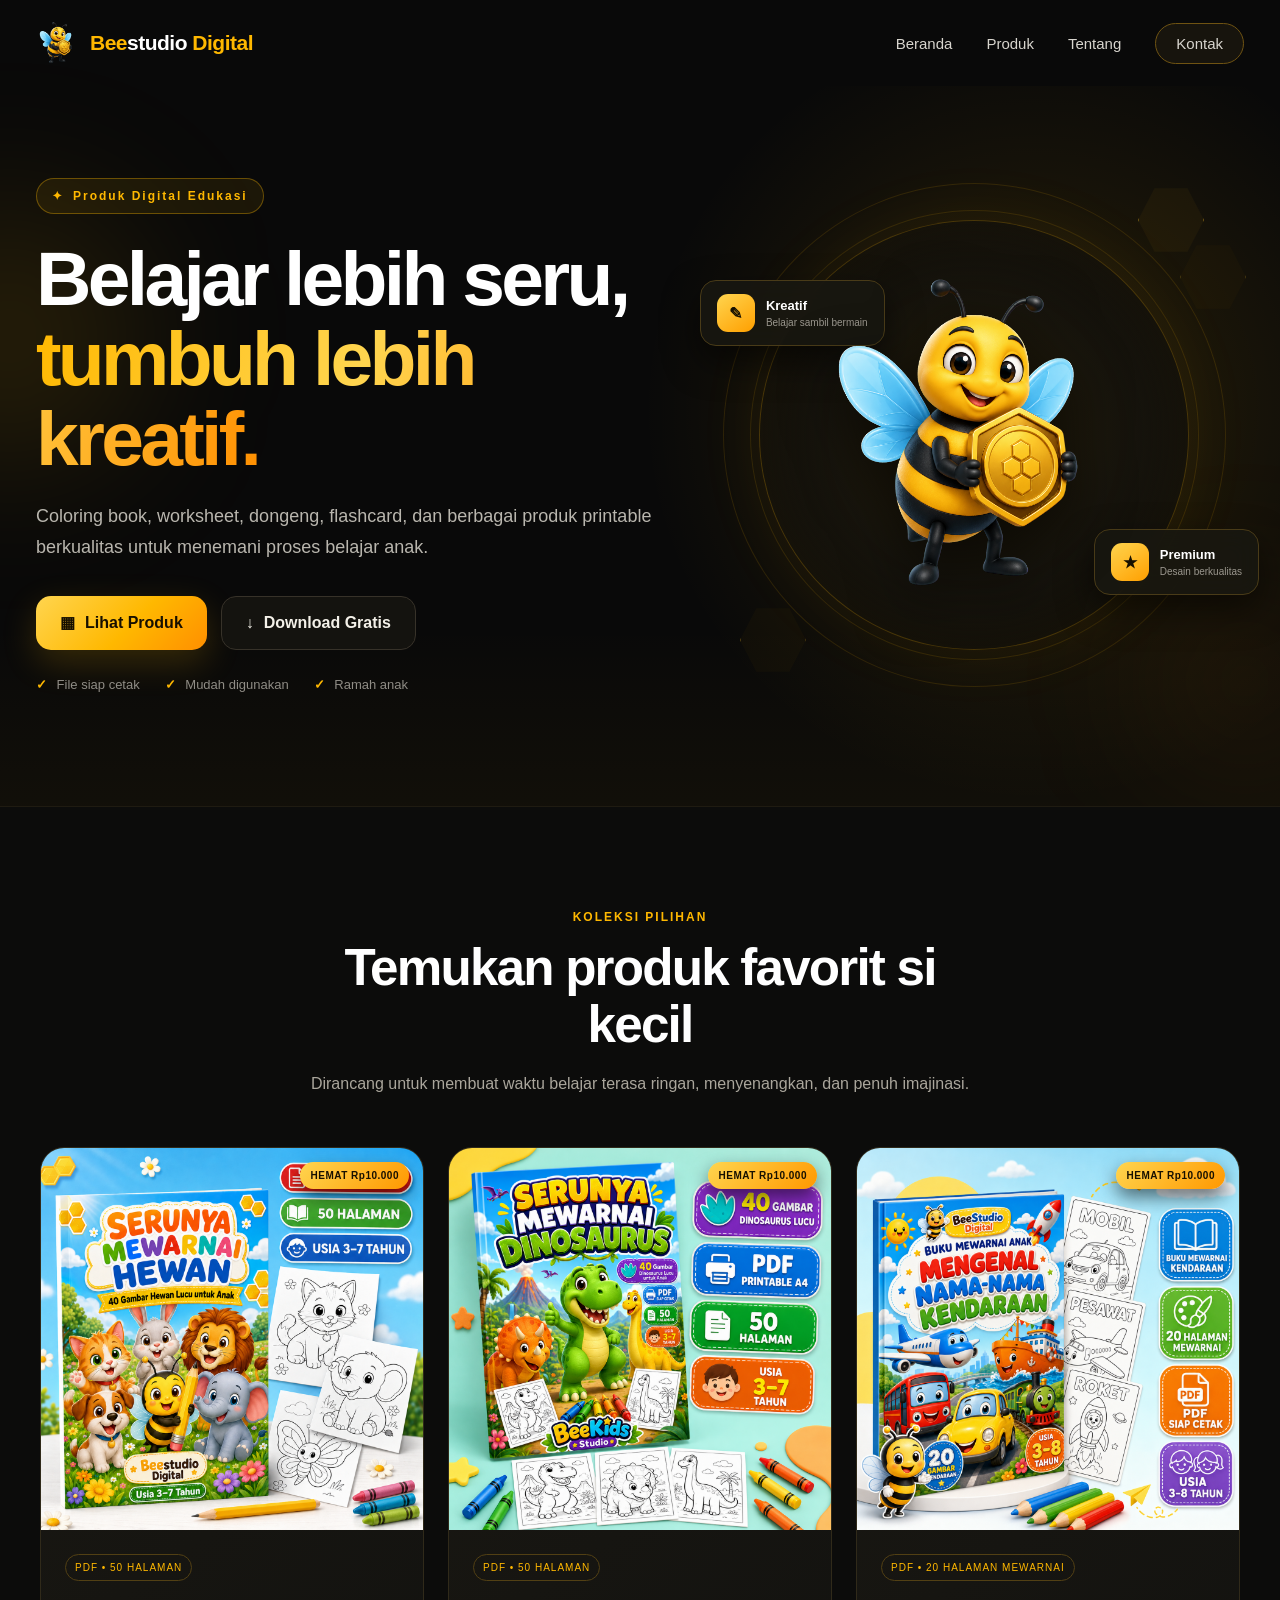
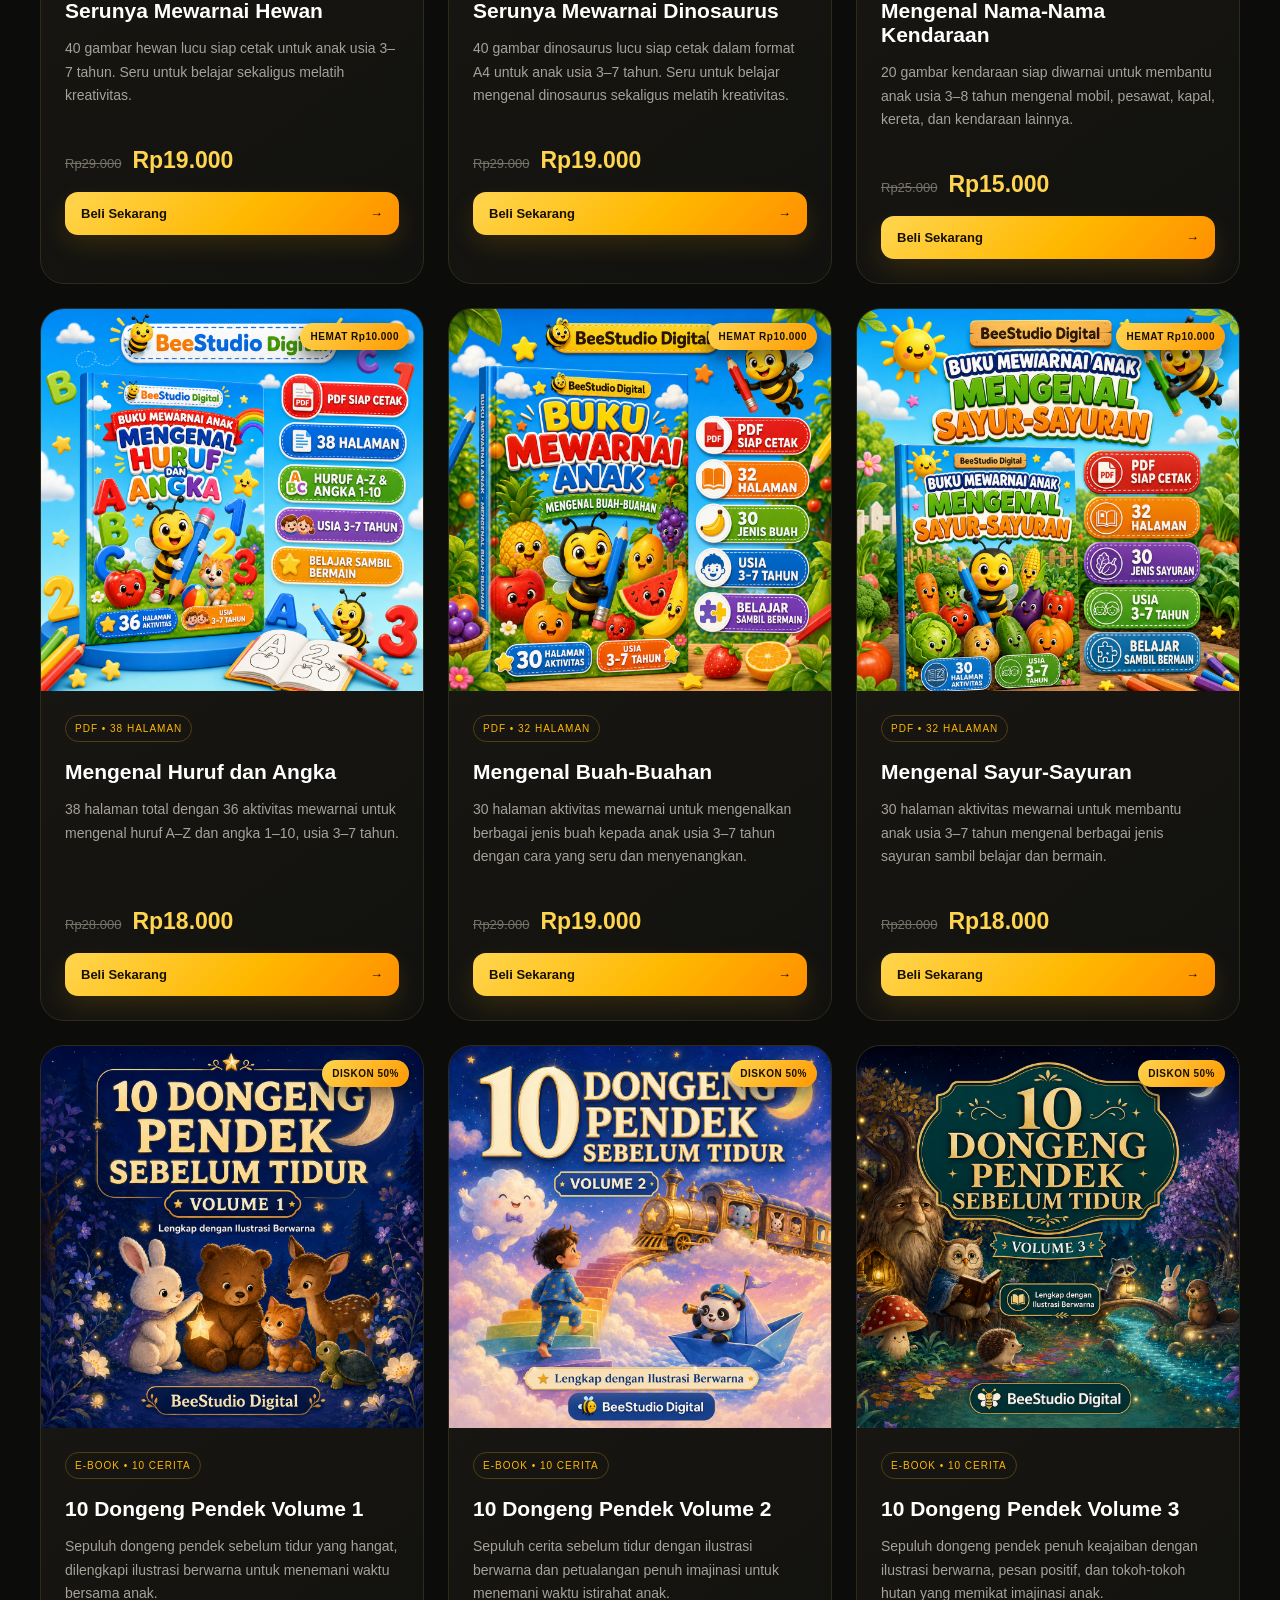
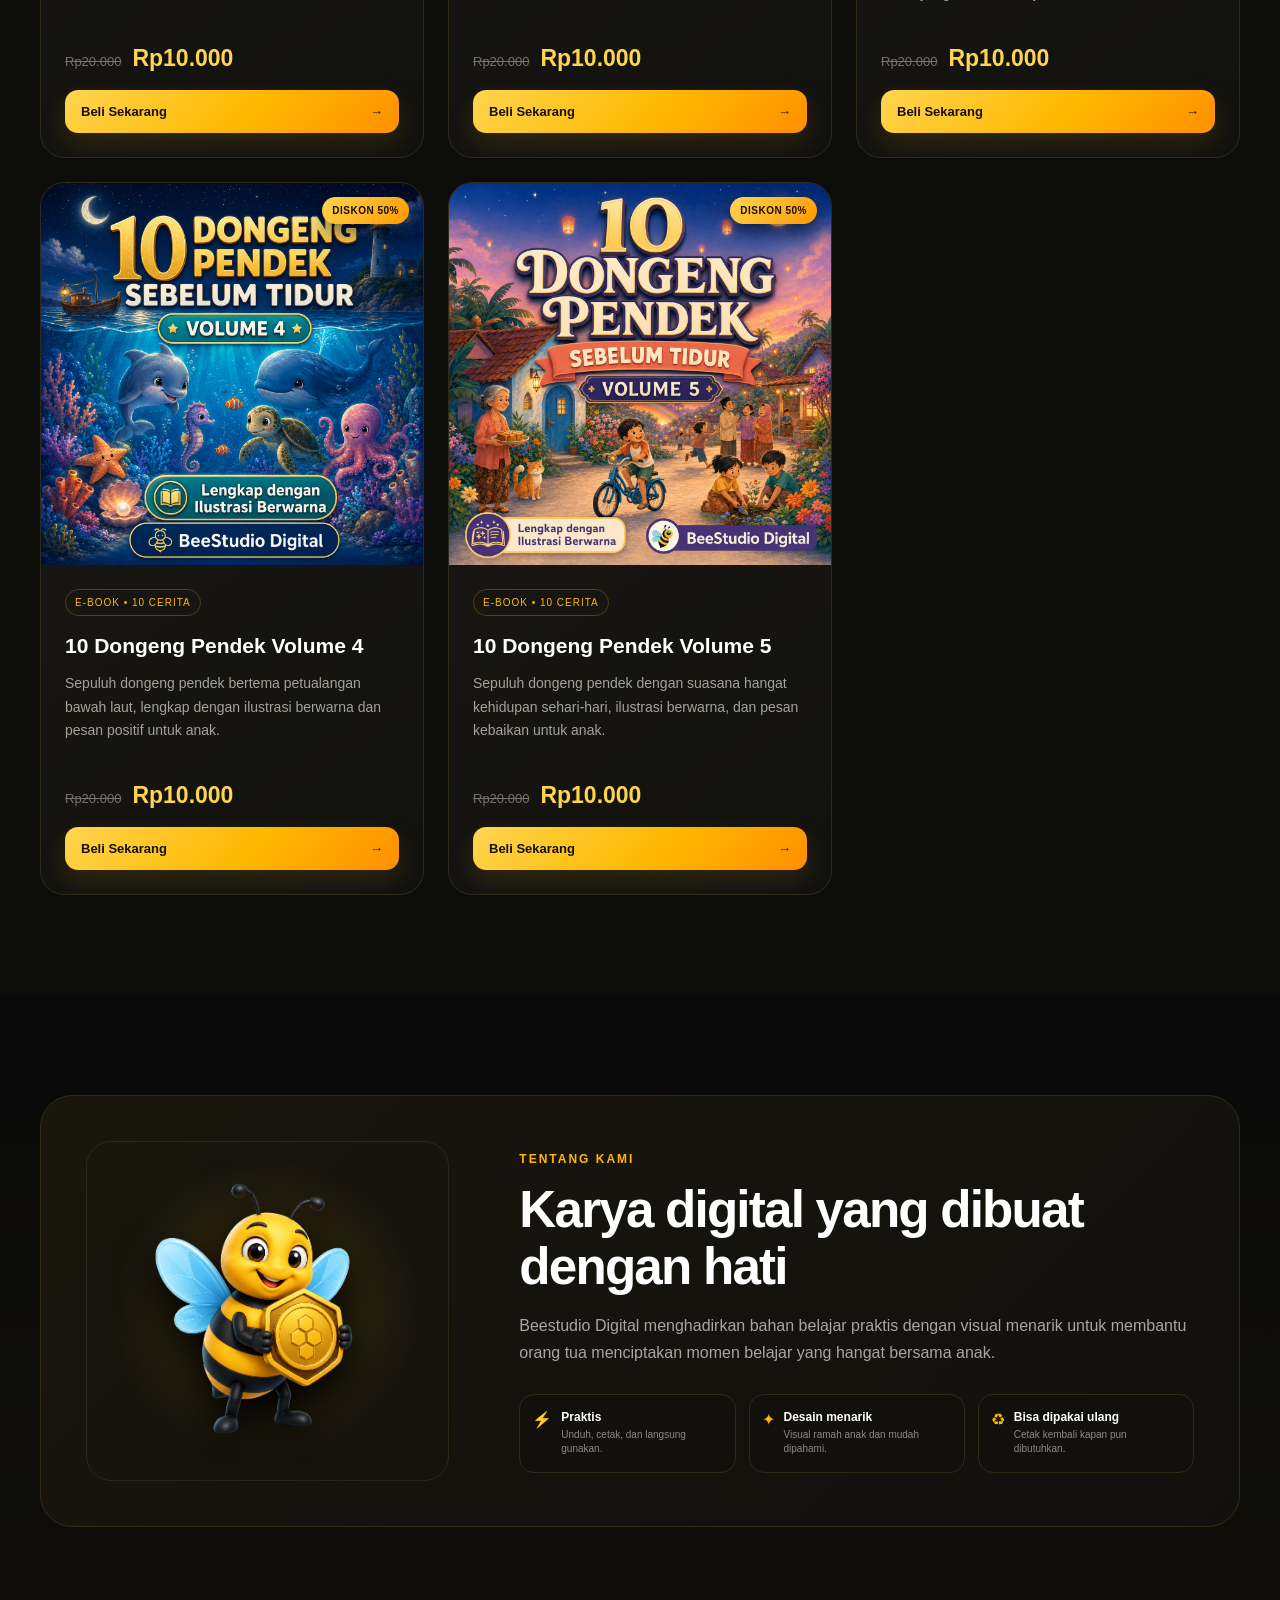
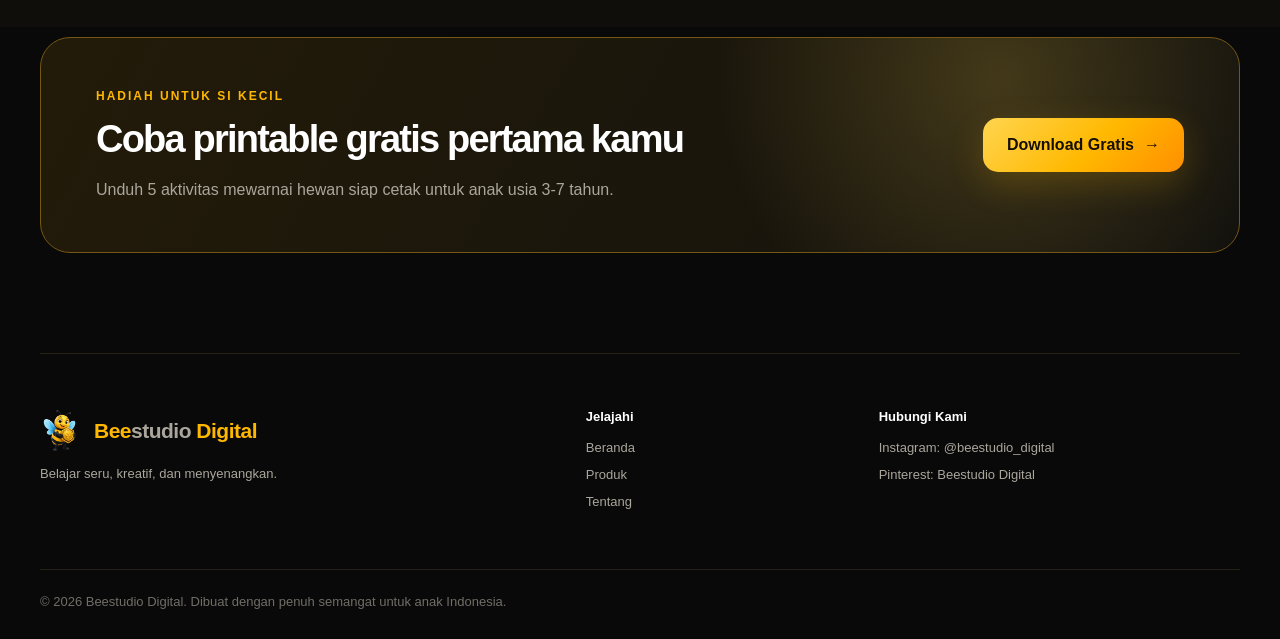
==== index.html @ 14f89dda "Tambahkan produk dinosaurus dan lengkapi 11 produk" ====
<!doctype html>
<html lang="id">
<head>
  <meta charset="UTF-8">
  <meta name="viewport" content="width=device-width,initial-scale=1">
  <meta name="description" content="Coloring book, worksheet, dongeng, dan produk printable edukasi untuk anak.">
  <title>Beestudio Digital | Produk Edukasi Anak</title>
  <link rel="stylesheet" href="styles.css">
</head>
<body>
<main>
  <header class="site-header">
    <a class="brand" href="#beranda" aria-label="Beestudio Digital - Beranda"><span class="brand-mark"><img src="bee-premium-3d.png" alt="Logo lebah Beestudio Digital"></span><span><strong>Bee</strong>studio <em>Digital</em></span></a>
    <nav aria-label="Navigasi utama"><a href="#beranda">Beranda</a><a href="#produk">Produk</a><a href="#tentang">Tentang</a><a class="nav-cta" href="#kontak">Kontak</a></nav>
  </header>
  <section class="hero" id="beranda">
    <div class="hero-glow glow-one"></div><div class="hero-glow glow-two"></div>
    <div class="hero-copy">
      <div class="eyebrow"><span>✦</span> Produk Digital Edukasi</div>
      <h1>Belajar lebih seru,<br><span>tumbuh lebih kreatif.</span></h1>
      <p>Coloring book, worksheet, dongeng, flashcard, dan berbagai produk printable berkualitas untuk menemani proses belajar anak.</p>
      <div class="hero-actions"><a class="button primary" href="#produk"><span>▦</span> Lihat Produk</a><a class="button secondary" href="sample-gratis-mewarnai-hewan-beestudio-digital.pdf" download><span>↓</span> Download Gratis</a></div>
      <div class="trust-row"><span><b>✓</b> File siap cetak</span><span><b>✓</b> Mudah digunakan</span><span><b>✓</b> Ramah anak</span></div>
    </div>
    <div class="hero-visual" aria-label="Maskot lebah 3D premium">
      <div class="honeycomb h1"></div><div class="honeycomb h2"></div><div class="honeycomb h3"></div>
      <div class="mascot-ring"><img src="bee-premium-3d.png" alt="Lebah 3D premium memegang koin emas"></div>
      <div class="floating-card card-a"><span>✎</span><div><b>Kreatif</b><small>Belajar sambil bermain</small></div></div>
      <div class="floating-card card-b"><span>★</span><div><b>Premium</b><small>Desain berkualitas</small></div></div>
    </div>
  </section>
  <section class="section products" id="produk">
    <div class="section-heading"><span class="kicker">KOLEKSI PILIHAN</span><h2>Temukan produk favorit si kecil</h2><p>Dirancang untuk membuat waktu belajar terasa ringan, menyenangkan, dan penuh imajinasi.</p></div>
    <div class="product-grid">
      <article class="product-card">
        <div class="product-cover"><img src="produk-mewarnai-hewan.png" alt="Cover Serunya Mewarnai Hewan"><span class="sale-badge">HEMAT Rp10.000</span></div>
        <div class="product-content"><span class="tag">PDF • 50 Halaman</span><h3>Serunya Mewarnai Hewan</h3><p>40 gambar hewan lucu siap cetak untuk anak usia 3–7 tahun. Seru untuk belajar sekaligus melatih kreativitas.</p><div class="price-row"><del>Rp29.000</del><strong>Rp19.000</strong></div><a class="buy-button" href="http://lynk.id/ahmadfauzan25/9kq404d8g3x8/checkout" target="_blank" rel="noopener noreferrer">Beli Sekarang <span>→</span></a></div>
      </article>
      <article class="product-card">
        <div class="product-cover"><img src="produk-mewarnai-dinosaurus.png" alt="Cover Serunya Mewarnai Dinosaurus"><span class="sale-badge">HEMAT Rp10.000</span></div>
        <div class="product-content"><span class="tag">PDF • 50 Halaman</span><h3>Serunya Mewarnai Dinosaurus</h3><p>40 gambar dinosaurus lucu siap cetak dalam format A4 untuk anak usia 3–7 tahun. Seru untuk belajar mengenal dinosaurus sekaligus melatih kreativitas.</p><div class="price-row"><del>Rp29.000</del><strong>Rp19.000</strong></div><a class="buy-button" href="http://lynk.id/ahmadfauzan25/0dzvjkld4dze/checkout" target="_blank" rel="noopener noreferrer">Beli Sekarang <span>→</span></a></div>
      </article>
      <article class="product-card">
        <div class="product-cover"><img src="produk-kendaraan.png" alt="Cover Buku Mewarnai Mengenal Nama-Nama Kendaraan"><span class="sale-badge">HEMAT Rp10.000</span></div>
        <div class="product-content"><span class="tag">PDF • 20 Halaman Mewarnai</span><h3>Mengenal Nama-Nama Kendaraan</h3><p>20 gambar kendaraan siap diwarnai untuk membantu anak usia 3–8 tahun mengenal mobil, pesawat, kapal, kereta, dan kendaraan lainnya.</p><div class="price-row"><del>Rp25.000</del><strong>Rp15.000</strong></div><a class="buy-button" href="http://lynk.id/ahmadfauzan25/0gp9qwwmv60j/checkout" target="_blank" rel="noopener noreferrer">Beli Sekarang <span>→</span></a></div>
      </article>
      <article class="product-card">
        <div class="product-cover"><img src="produk-huruf-angka.png" alt="Cover Mengenal Huruf dan Angka"><span class="sale-badge">HEMAT Rp10.000</span></div>
        <div class="product-content"><span class="tag">PDF • 38 Halaman</span><h3>Mengenal Huruf dan Angka</h3><p>38 halaman total dengan 36 aktivitas mewarnai untuk mengenal huruf A–Z dan angka 1–10, usia 3–7 tahun.</p><div class="price-row"><del>Rp28.000</del><strong>Rp18.000</strong></div><a class="buy-button" href="http://lynk.id/ahmadfauzan25/0poelp1p5yk4/checkout" target="_blank" rel="noopener noreferrer">Beli Sekarang <span>→</span></a></div>
      </article>
      <article class="product-card">
        <div class="product-cover"><img src="produk-buah-buahan.png" alt="Cover Buku Mewarnai Anak Mengenal Buah-Buahan"><span class="sale-badge">HEMAT Rp10.000</span></div>
        <div class="product-content"><span class="tag">PDF • 32 Halaman</span><h3>Mengenal Buah-Buahan</h3><p>30 halaman aktivitas mewarnai untuk mengenalkan berbagai jenis buah kepada anak usia 3–7 tahun dengan cara yang seru dan menyenangkan.</p><div class="price-row"><del>Rp29.000</del><strong>Rp19.000</strong></div><a class="buy-button" href="http://lynk.id/ahmadfauzan25/yxvykjnez0mn/checkout" target="_blank" rel="noopener noreferrer">Beli Sekarang <span>→</span></a></div>
      </article>
      <article class="product-card">
        <div class="product-cover"><img src="produk-sayur-sayuran.png" alt="Cover Buku Mewarnai Anak Mengenal Sayur-Sayuran"><span class="sale-badge">HEMAT Rp10.000</span></div>
        <div class="product-content"><span class="tag">PDF • 32 Halaman</span><h3>Mengenal Sayur-Sayuran</h3><p>30 halaman aktivitas mewarnai untuk membantu anak usia 3–7 tahun mengenal berbagai jenis sayuran sambil belajar dan bermain.</p><div class="price-row"><del>Rp28.000</del><strong>Rp18.000</strong></div><a class="buy-button" href="http://lynk.id/ahmadfauzan25/voq7e8ok19w4/checkout" target="_blank" rel="noopener noreferrer">Beli Sekarang <span>→</span></a></div>
      </article>
      <article class="product-card">
        <div class="product-cover"><img src="produk-dongeng-volume-1.png" alt="Cover 10 Dongeng Pendek Sebelum Tidur Volume 1"><span class="sale-badge">DISKON 50%</span></div>
        <div class="product-content"><span class="tag">E-book • 10 Cerita</span><h3>10 Dongeng Pendek Volume 1</h3><p>Sepuluh dongeng pendek sebelum tidur yang hangat, dilengkapi ilustrasi berwarna untuk menemani waktu bersama anak.</p><div class="price-row"><del>Rp20.000</del><strong>Rp10.000</strong></div><a class="buy-button" href="http://lynk.id/ahmadfauzan25/k9q3z1yplx4n/checkout" target="_blank" rel="noopener noreferrer">Beli Sekarang <span>→</span></a></div>
      </article>
      <article class="product-card">
        <div class="product-cover"><img src="produk-dongeng-volume-2.png" alt="Cover 10 Dongeng Pendek Sebelum Tidur Volume 2"><span class="sale-badge">DISKON 50%</span></div>
        <div class="product-content"><span class="tag">E-book • 10 Cerita</span><h3>10 Dongeng Pendek Volume 2</h3><p>Sepuluh cerita sebelum tidur dengan ilustrasi berwarna dan petualangan penuh imajinasi untuk menemani waktu istirahat anak.</p><div class="price-row"><del>Rp20.000</del><strong>Rp10.000</strong></div><a class="buy-button" href="http://lynk.id/ahmadfauzan25/73leq2r8q80n/checkout" target="_blank" rel="noopener noreferrer">Beli Sekarang <span>→</span></a></div>
      </article>
      <article class="product-card">
        <div class="product-cover"><img src="produk-dongeng-volume-3.png" alt="Cover 10 Dongeng Pendek Sebelum Tidur Volume 3"><span class="sale-badge">DISKON 50%</span></div>
        <div class="product-content"><span class="tag">E-book • 10 Cerita</span><h3>10 Dongeng Pendek Volume 3</h3><p>Sepuluh dongeng pendek penuh keajaiban dengan ilustrasi berwarna, pesan positif, dan tokoh-tokoh hutan yang memikat imajinasi anak.</p><div class="price-row"><del>Rp20.000</del><strong>Rp10.000</strong></div><a class="buy-button" href="http://lynk.id/ahmadfauzan25/rol4qv49w1rm/checkout" target="_blank" rel="noopener noreferrer">Beli Sekarang <span>→</span></a></div>
      </article>
      <article class="product-card">
        <div class="product-cover"><img src="produk-dongeng-volume-4.png" alt="Cover 10 Dongeng Pendek Sebelum Tidur Volume 4"><span class="sale-badge">DISKON 50%</span></div>
        <div class="product-content"><span class="tag">E-book • 10 Cerita</span><h3>10 Dongeng Pendek Volume 4</h3><p>Sepuluh dongeng pendek bertema petualangan bawah laut, lengkap dengan ilustrasi berwarna dan pesan positif untuk anak.</p><div class="price-row"><del>Rp20.000</del><strong>Rp10.000</strong></div><a class="buy-button" href="http://lynk.id/ahmadfauzan25/ol240e5e91k9/checkout" target="_blank" rel="noopener noreferrer">Beli Sekarang <span>→</span></a></div>
      </article>
      <article class="product-card">
        <div class="product-cover"><img src="produk-dongeng-volume-5.png" alt="Cover 10 Dongeng Pendek Sebelum Tidur Volume 5"><span class="sale-badge">DISKON 50%</span></div>
        <div class="product-content"><span class="tag">E-book • 10 Cerita</span><h3>10 Dongeng Pendek Volume 5</h3><p>Sepuluh dongeng pendek dengan suasana hangat kehidupan sehari-hari, ilustrasi berwarna, dan pesan kebaikan untuk anak.</p><div class="price-row"><del>Rp20.000</del><strong>Rp10.000</strong></div><a class="buy-button" href="http://lynk.id/ahmadfauzan25/v7okrjp00vm8/checkout" target="_blank" rel="noopener noreferrer">Beli Sekarang <span>→</span></a></div>
      </article>
    </div>
  </section>
  <section class="section about" id="tentang"><div class="about-panel">
    <div class="about-symbol"><img src="bee-premium-3d.png" alt="Maskot Beestudio Digital"></div>
    <div class="about-copy"><span class="kicker">TENTANG KAMI</span><h2>Karya digital yang dibuat dengan hati</h2><p>Beestudio Digital menghadirkan bahan belajar praktis dengan visual menarik untuk membantu orang tua menciptakan momen belajar yang hangat bersama anak.</p>
      <div class="benefit-grid"><div class="benefit"><span>⚡</span><div><b>Praktis</b><small>Unduh, cetak, dan langsung gunakan.</small></div></div><div class="benefit"><span>✦</span><div><b>Desain menarik</b><small>Visual ramah anak dan mudah dipahami.</small></div></div><div class="benefit"><span>♻</span><div><b>Bisa dipakai ulang</b><small>Cetak kembali kapan pun dibutuhkan.</small></div></div></div>
    </div>
  </div></section>
  <section class="freebie" id="gratis"><div><span class="kicker">HADIAH UNTUK SI KECIL</span><h2>Coba printable gratis pertama kamu</h2><p>Unduh 5 aktivitas mewarnai hewan siap cetak untuk anak usia 3-7 tahun.</p></div><a class="button primary" href="sample-gratis-mewarnai-hewan-beestudio-digital.pdf" download>Download Gratis <span>→</span></a></section>
  <footer id="kontak">
    <div class="footer-brand"><span class="brand"><span class="brand-mark"><img src="bee-premium-3d.png" alt=""></span><span><strong>Bee</strong>studio <em>Digital</em></span></span><p>Belajar seru, kreatif, dan menyenangkan.</p></div>
    <div class="footer-links"><b>Jelajahi</b><a href="#beranda">Beranda</a><a href="#produk">Produk</a><a href="#tentang">Tentang</a></div>
    <div class="footer-links"><b>Hubungi Kami</b><span>Instagram: @beestudio_digital</span><span>Pinterest: Beestudio Digital</span></div>
    <p class="copyright">© 2026 Beestudio Digital. Dibuat dengan penuh semangat untuk anak Indonesia.</p>
  </footer>
</main>
</body>
</html>
---- styles.css ----
:root { --gold:#ffb800; --gold-light:#ffd54f; --dark:#090909; --surface:#151515; --raised:#1d1a12; --border:#6f5312; --muted:#aaa69c; }
*{box-sizing:border-box} html{scroll-behavior:smooth} body{margin:0;background:var(--dark);color:#fff;font-family:Arial,Helvetica,sans-serif} a{color:inherit;text-decoration:none} main{overflow:hidden}
.site-header{height:86px;max-width:1280px;margin:auto;display:flex;align-items:center;justify-content:space-between;padding:0 36px;position:relative;z-index:20}
.brand{display:flex;align-items:center;gap:10px;font-size:21px;font-style:normal;font-weight:700;letter-spacing:-.5px}.brand strong,.brand em{color:var(--gold);font-style:normal}.brand-mark{width:44px;height:44px;display:grid;place-items:center}.brand-mark img{width:100%;height:100%;object-fit:contain}
nav{display:flex;align-items:center;gap:34px;color:#d8d5ce;font-size:15px}nav a{transition:.2s}nav a:hover{color:var(--gold)}.nav-cta{border:1px solid var(--border);padding:11px 20px;border-radius:99px;background:#17140d}
.hero{min-height:720px;max-width:1280px;margin:auto;padding:70px 36px 92px;display:grid;grid-template-columns:1.08fr .92fr;align-items:center;gap:36px;position:relative}.hero:before{content:"";position:absolute;inset:0 -20vw;background:radial-gradient(circle at 72% 45%,rgba(255,184,0,.13),transparent 29%),linear-gradient(180deg,transparent 75%,rgba(255,184,0,.035));z-index:-2}
.hero-glow{position:absolute;border-radius:50%;filter:blur(80px);z-index:-1}.glow-one{width:260px;height:260px;background:rgba(255,184,0,.13);left:-120px;top:120px}.glow-two{width:170px;height:170px;background:rgba(255,143,0,.1);right:-50px;bottom:40px}
.eyebrow,.kicker{color:var(--gold);font-size:12px;font-weight:800;letter-spacing:2px}.eyebrow{display:inline-flex;gap:9px;align-items:center;padding:10px 15px;border:1px solid rgba(255,184,0,.34);border-radius:99px;background:rgba(255,184,0,.08)}
h1{font-size:clamp(52px,6vw,79px);line-height:1.04;letter-spacing:-3.7px;margin:25px 0 22px;max-width:720px}h1 span{background:linear-gradient(110deg,#ffb800,#ffd54f 50%,#ff8f00);-webkit-background-clip:text;background-clip:text;color:transparent}.hero-copy>p{font-size:18px;line-height:1.75;color:#b9b6ae;max-width:620px;margin:0}
.hero-actions{display:flex;gap:14px;margin:32px 0 27px}.button{min-height:54px;padding:0 24px;border-radius:15px;display:inline-flex;align-items:center;justify-content:center;gap:10px;font-weight:800;transition:.25s}.button:hover{transform:translateY(-2px)}.primary{color:#171000;background:linear-gradient(135deg,#ffd54f,#ffb800 55%,#ff8f00);box-shadow:0 12px 35px rgba(255,184,0,.19)}.secondary{border:1px solid #373229;background:#14130f;color:#f4f1e9}
.trust-row{display:flex;gap:25px;flex-wrap:wrap;color:#8f8c85;font-size:13px}.trust-row b{color:var(--gold);margin-right:6px}
.hero-visual{height:540px;position:relative;display:grid;place-items:center}.mascot-ring{width:min(430px,80vw);height:min(430px,80vw);border-radius:50%;display:grid;place-items:center;background:radial-gradient(circle,#251d09 10%,#15130d 53%,#0b0b0a 72%);border:1px solid rgba(255,184,0,.25);box-shadow:inset 0 0 80px rgba(255,184,0,.08),0 0 70px rgba(255,184,0,.07)}.mascot-ring:before,.mascot-ring:after{content:"";position:absolute;border:1px solid rgba(255,184,0,.12);border-radius:50%}.mascot-ring:before{inset:18px}.mascot-ring:after{inset:45px}.mascot-ring img{width:77%;height:77%;object-fit:contain;position:relative;z-index:2;filter:drop-shadow(0 20px 28px rgba(0,0,0,.6))}
.honeycomb{position:absolute;width:66px;height:74px;clip-path:polygon(25% 7%,75% 7%,100% 50%,75% 93%,25% 93%,0 50%);border:1px solid #755b16;background:rgba(255,184,0,.045)}.h1{top:18px;right:40px}.h2{top:75px;right:-2px;opacity:.55}.h3{bottom:28px;left:35px;opacity:.65}
.floating-card{position:absolute;display:flex;align-items:center;gap:11px;padding:13px 16px;border:1px solid #493b18;background:rgba(25,23,17,.88);backdrop-filter:blur(12px);border-radius:16px;box-shadow:0 15px 35px #0008}.floating-card>span{width:38px;height:38px;border-radius:11px;display:grid;place-items:center;background:linear-gradient(145deg,#ffd54f,#ff9f00);color:#171000;font-weight:900}.floating-card b,.floating-card small{display:block}.floating-card b{font-size:13px}.floating-card small{font-size:10px;color:#9b978e;margin-top:4px}.card-a{left:-5px;top:115px}.card-b{right:-15px;bottom:110px}
.section{padding:100px 36px}.section-heading{max-width:670px;margin:0 auto 50px;text-align:center}.section-heading h2,.about-copy h2,.freebie h2{font-size:clamp(34px,4vw,52px);letter-spacing:-1.8px;line-height:1.12;margin:14px 0}.section-heading p,.about-copy>p,.freebie p{color:var(--muted);line-height:1.7;font-size:16px}.products{background:#0c0c0b;border-top:1px solid #1f1b11}.product-grid{display:grid;grid-template-columns:repeat(3,1fr);gap:24px;max-width:1200px;margin:auto}.product-card{overflow:hidden;border:1px solid #302a1a;border-radius:24px;background:linear-gradient(145deg,#1b1913,#11110f);transition:.3s}.product-card:hover{transform:translateY(-6px);border-color:#705516;box-shadow:0 24px 55px #000}.product-cover{aspect-ratio:1/1;position:relative;overflow:hidden;background:#1b180f}.product-cover img{width:100%;height:100%;object-fit:cover;display:block;transition:transform .4s}.product-card:hover .product-cover img{transform:scale(1.025)}.sale-badge{position:absolute;top:14px;right:14px;padding:8px 10px;border-radius:99px;background:linear-gradient(135deg,#ffd54f,#ff9800);box-shadow:0 8px 18px #0008;color:#171000;font-size:10px;font-weight:900;letter-spacing:.5px}.product-content{padding:24px}.tag{display:inline-block;font-size:10px;text-transform:uppercase;letter-spacing:1px;color:var(--gold);border:1px solid #524014;padding:7px 9px;border-radius:99px}.product-card h3{font-size:21px;margin:18px 0 10px}.product-card p{font-size:14px;color:#a6a29a;line-height:1.7;min-height:95px;margin-bottom:15px}.price-row{display:flex;align-items:baseline;gap:11px;margin:4px 0 18px}.price-row del{color:#77736b;font-size:13px}.price-row strong{font-size:23px;color:var(--gold-light)}.product-card .buy-button{display:flex;justify-content:space-between;align-items:center;color:#171000;background:linear-gradient(135deg,#ffd54f,#ffb800 55%,#ff8f00);font-size:13px;font-weight:900;padding:14px 16px;border-radius:13px;box-shadow:0 10px 26px rgba(255,184,0,.13)}
.about{background:linear-gradient(180deg,#090909,#0f0e0a)}.about-panel{max-width:1200px;margin:auto;display:grid;grid-template-columns:.7fr 1.3fr;gap:70px;align-items:center;padding:45px;border:1px solid #352b14;border-radius:32px;background:linear-gradient(135deg,#19160e,#11100d);position:relative}.about-symbol{height:340px;border-radius:25px;display:grid;place-items:center;background:radial-gradient(circle,rgba(255,184,0,.19),transparent 62%);border:1px solid #2d2719}.about-symbol img{width:80%;height:80%;object-fit:contain;filter:drop-shadow(0 18px 20px #000)}.benefit-grid{display:grid;grid-template-columns:repeat(3,1fr);gap:13px;margin-top:28px}.benefit{padding:15px 12px;border-radius:15px;border:1px solid #302a1b;background:#11100d;display:flex;gap:9px}.benefit>span{color:var(--gold)}.benefit b,.benefit small{display:block}.benefit b{font-size:12px}.benefit small{font-size:10px;line-height:1.45;color:#8f8a81;margin-top:4px}
.freebie{max-width:1200px;margin:10px auto 100px;padding:48px 55px;border-radius:30px;border:1px solid #755714;background:radial-gradient(circle at 80% 20%,rgba(255,213,79,.19),transparent 29%),linear-gradient(120deg,#231b09,#13120e);display:flex;align-items:center;justify-content:space-between;gap:35px}.freebie h2{font-size:38px}.freebie p{margin-bottom:0}.freebie .button{flex:none}
footer{border-top:1px solid #282214;max-width:1200px;margin:auto;padding:55px 0 30px;display:grid;grid-template-columns:1.4fr .7fr 1fr;gap:40px;color:#aaa69c;font-size:13px}.footer-brand p{margin:13px 0}.footer-links{display:flex;flex-direction:column;gap:12px}.footer-links b{color:#fff;margin-bottom:4px}.footer-links a:hover{color:var(--gold)}.copyright{grid-column:1/-1;border-top:1px solid #252117;padding-top:24px;margin:20px 0 0;color:#716e67}
@media(max-width:850px){.site-header{height:75px;padding:0 20px}.brand{font-size:18px}.brand-mark{width:38px;height:38px}nav{gap:15px}nav a:not(.nav-cta){display:none}.hero{grid-template-columns:1fr;padding:55px 20px 65px;text-align:center}.hero-copy>p{margin:auto}.hero-actions,.trust-row{justify-content:center}.hero-visual{height:430px}.mascot-ring{width:360px;height:360px}.card-a{left:2px}.card-b{right:2px}.product-grid{grid-template-columns:1fr}.about-panel{grid-template-columns:1fr;padding:25px}.about-symbol{height:280px}.benefit-grid{grid-template-columns:1fr}.freebie{margin:0 20px 70px;padding:35px;display:block;text-align:center}.freebie .button{margin-top:20px}footer{margin:0 20px;grid-template-columns:1fr 1fr}.footer-brand{grid-column:1/-1}}
@media(max-width:520px){h1{font-size:45px;letter-spacing:-2px}.hero{padding-top:35px}.hero-actions{flex-direction:column}.button{width:100%}.trust-row{gap:10px}.hero-visual{height:375px}.mascot-ring{width:310px;height:310px}.floating-card{padding:10px}.floating-card>span{width:32px;height:32px}.card-a{top:80px}.card-b{bottom:65px}.section{padding:75px 20px}.about-panel{padding:18px}.freebie h2{font-size:31px}footer{grid-template-columns:1fr}.footer-brand{grid-column:auto}.copyright{grid-column:auto}}
@media(prefers-reduced-motion:reduce){html{scroll-behavior:auto}.button,.product-card{transition:none}}
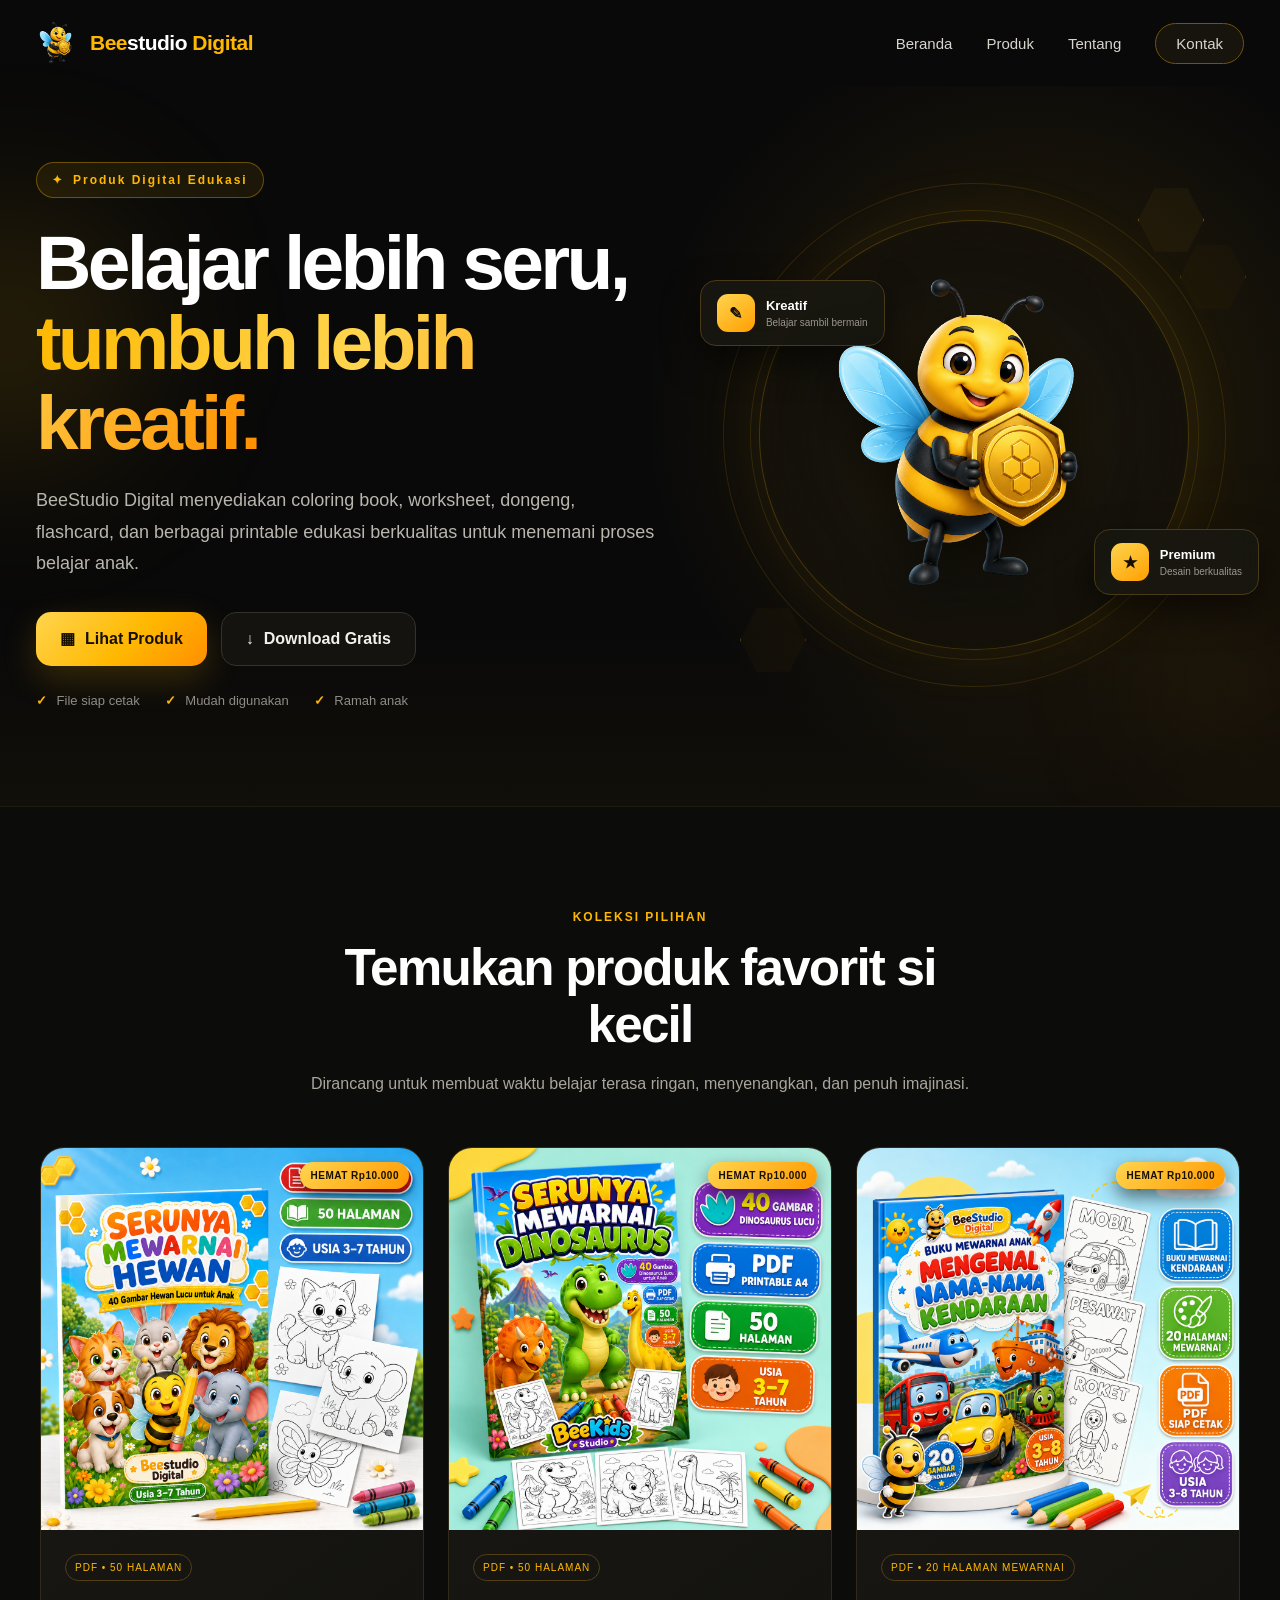
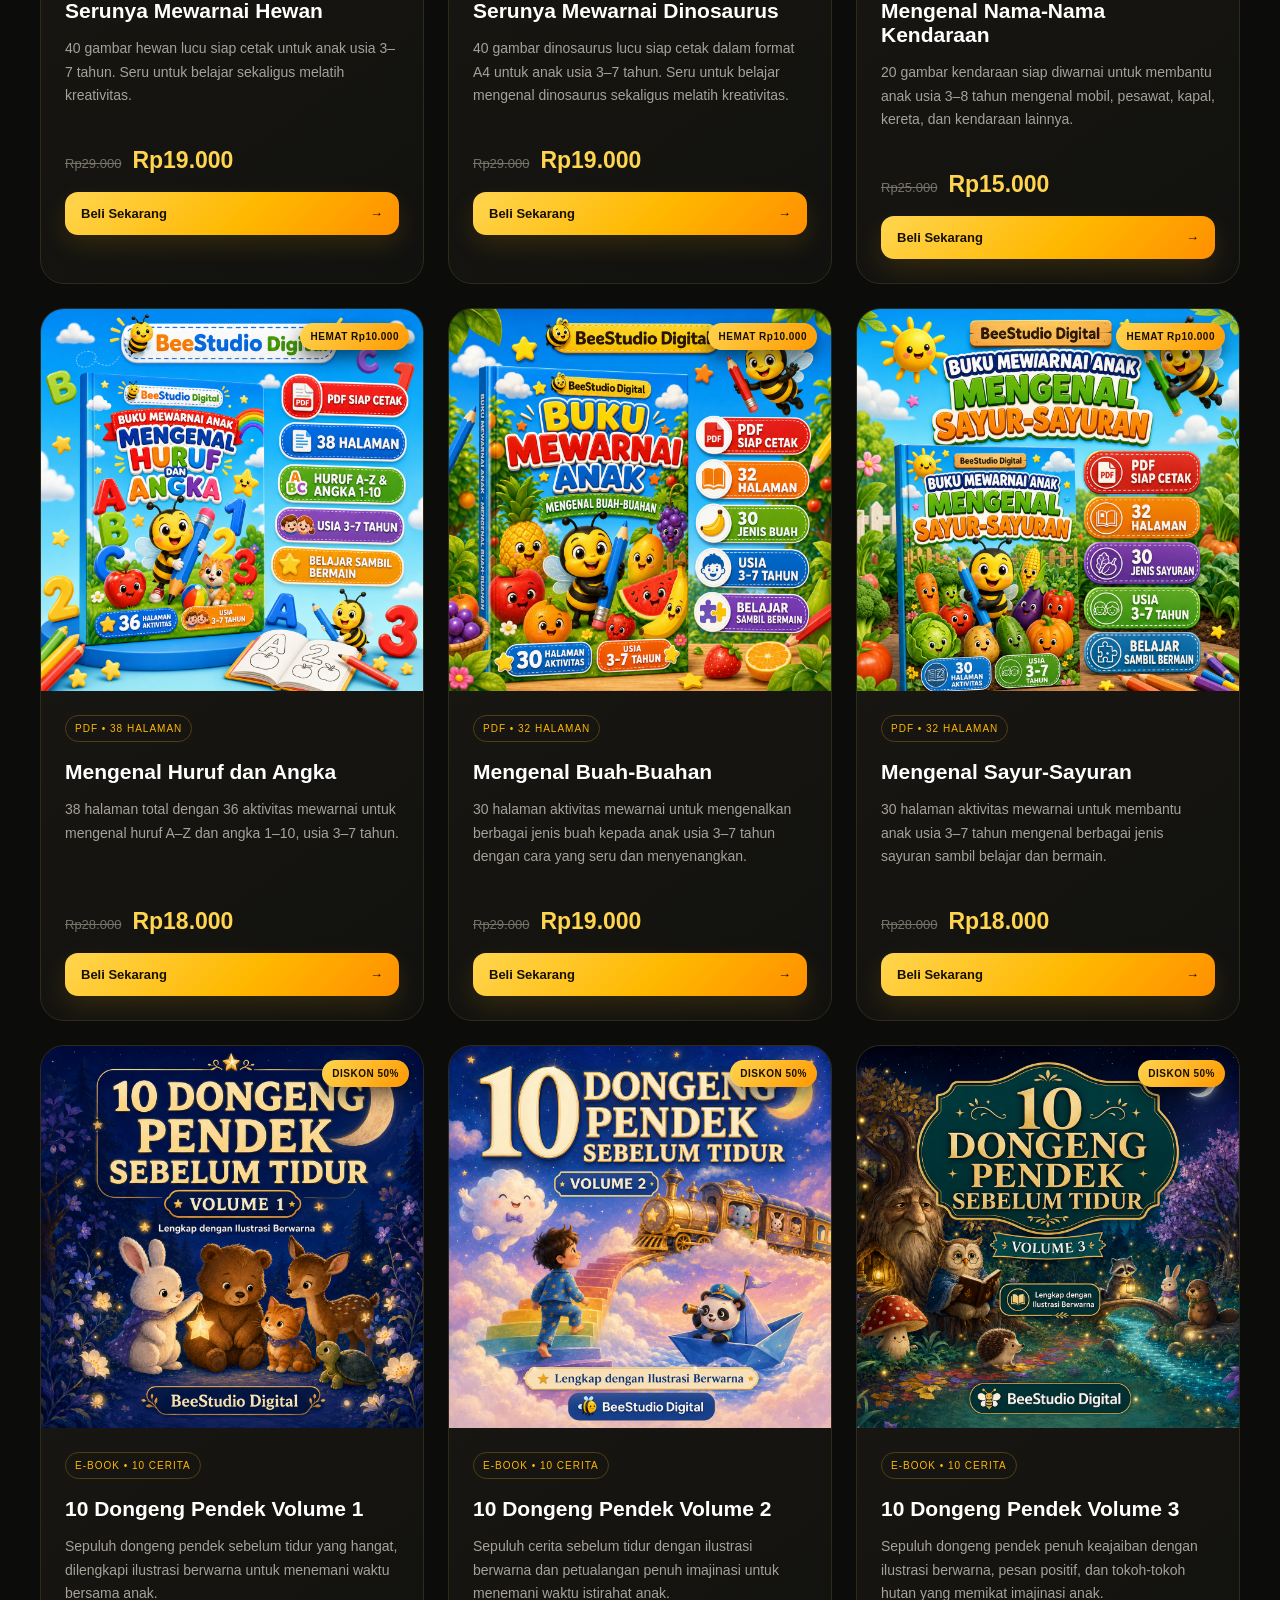
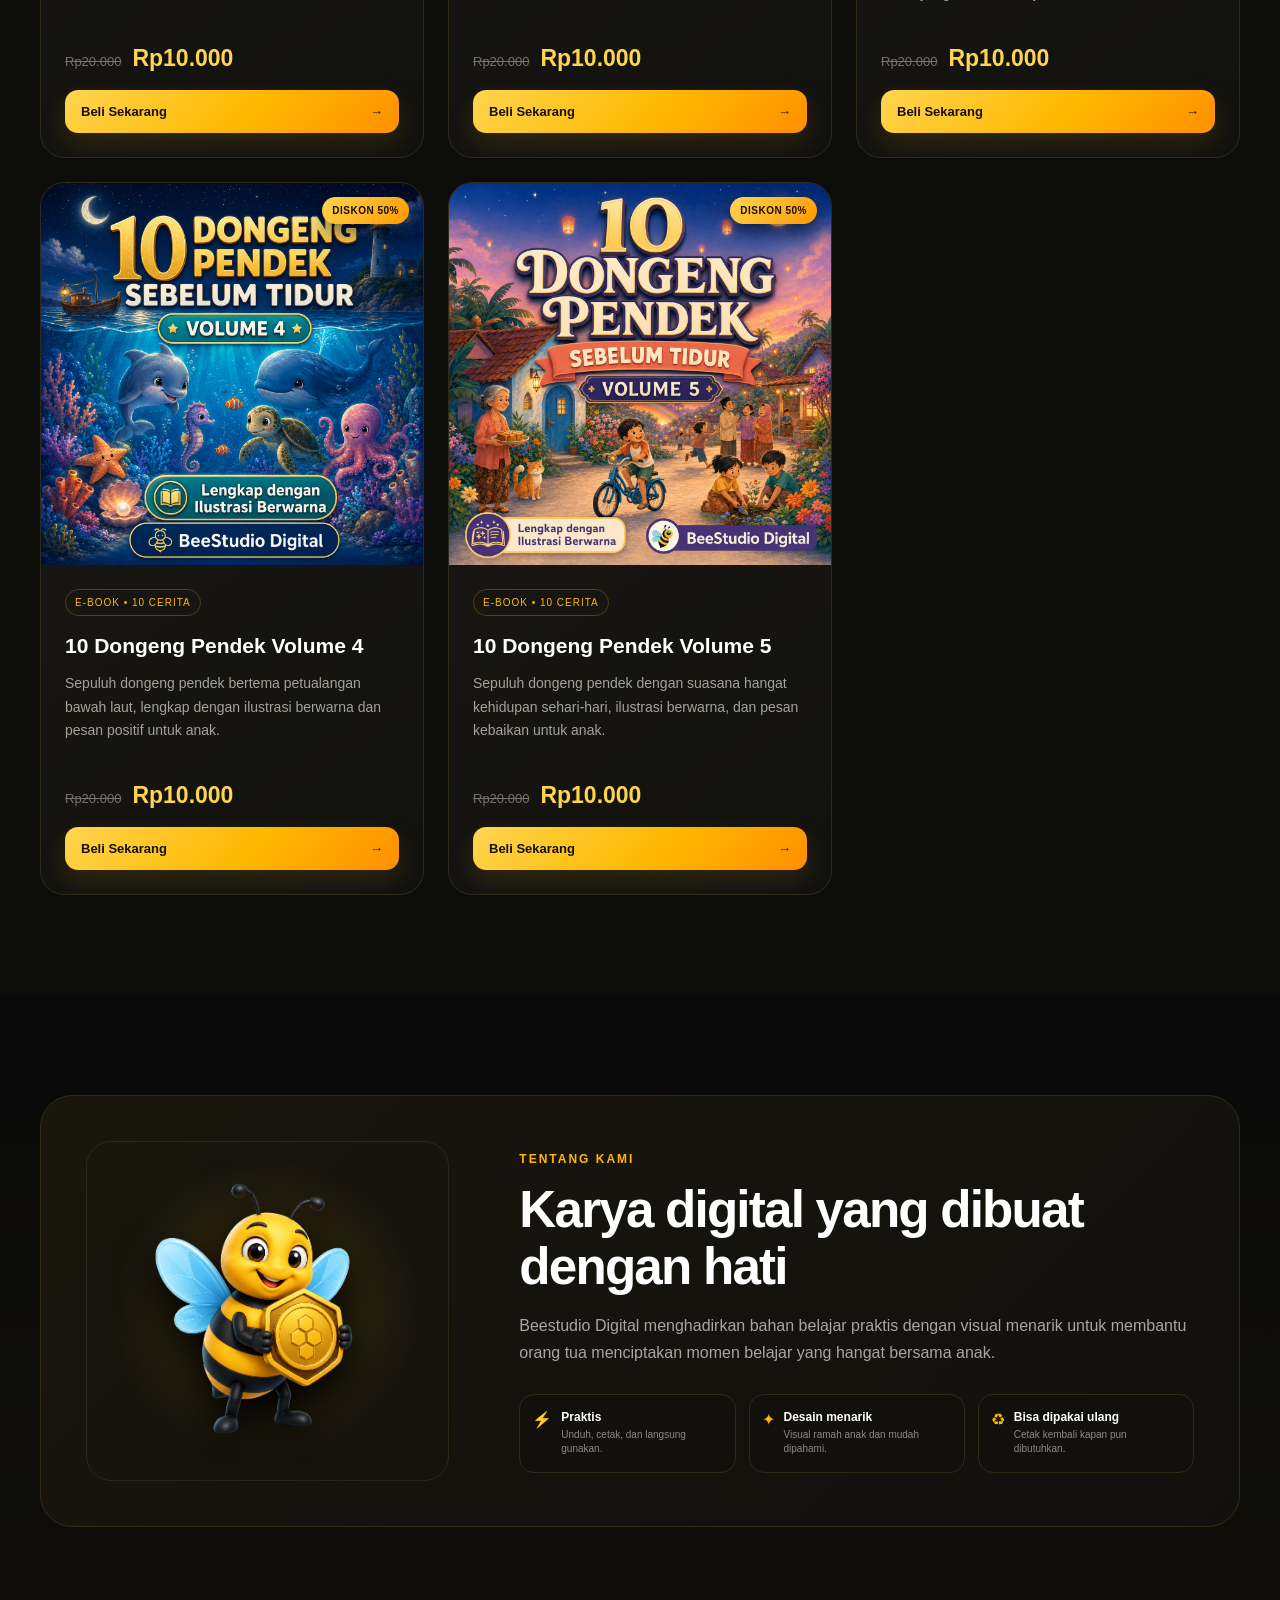
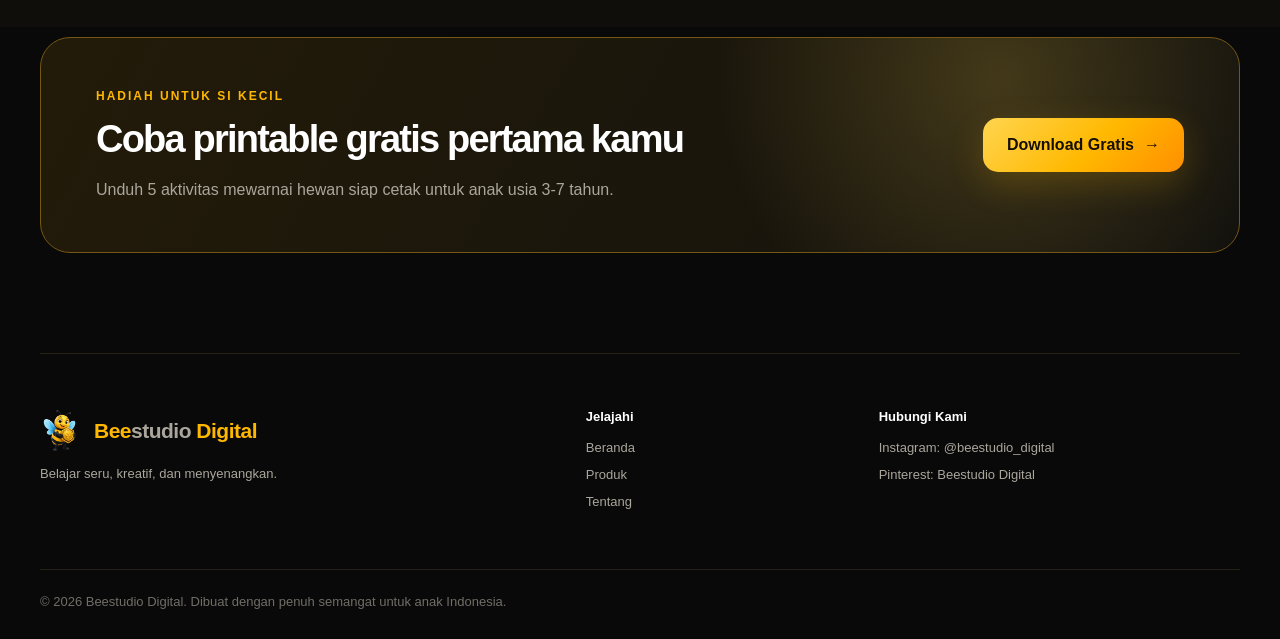
==== commit ac2fc312: "Improve SEO and brand discoverability" ====
--- a/index.html
+++ b/index.html
@@ -3,9 +3,37 @@
 <head>
   <meta charset="UTF-8">
   <meta name="viewport" content="width=device-width,initial-scale=1">
-  <meta name="description" content="Coloring book, worksheet, dongeng, dan produk printable edukasi untuk anak.">
-  <title>Beestudio Digital | Produk Edukasi Anak</title>
+  <title>BeeStudio Digital | Printable dan Buku Aktivitas Edukasi Anak</title>
+  <meta name="description" content="BeeStudio Digital menyediakan printable edukasi anak, buku mewarnai PDF, worksheet, activity book, dan dongeng digital yang siap diunduh dan dicetak.">
+  <meta name="keywords" content="BeeStudio Digital, printable edukasi anak, buku mewarnai PDF, worksheet anak, activity book anak, dongeng anak digital">
+  <meta name="author" content="BeeStudio Digital">
+  <meta name="robots" content="index, follow, max-image-preview:large">
+  <link rel="canonical" href="https://beesavingstudio-beep.github.io/beestudio-digital/">
+  <meta property="og:locale" content="id_ID">
+  <meta property="og:type" content="website">
+  <meta property="og:site_name" content="BeeStudio Digital">
+  <meta property="og:title" content="BeeStudio Digital | Printable Edukasi Anak">
+  <meta property="og:description" content="Printable edukasi, buku mewarnai, worksheet, activity book, dan dongeng digital untuk anak. Siap diunduh dan dicetak.">
+  <meta property="og:url" content="https://beesavingstudio-beep.github.io/beestudio-digital/">
+  <meta property="og:image" content="https://beesavingstudio-beep.github.io/beestudio-digital/bee-premium-3d.png">
+  <meta name="twitter:card" content="summary_large_image">
+  <meta name="twitter:title" content="BeeStudio Digital | Printable Edukasi Anak">
+  <meta name="twitter:description" content="Koleksi printable dan produk digital edukasi untuk anak Indonesia.">
+  <meta name="twitter:image" content="https://beesavingstudio-beep.github.io/beestudio-digital/bee-premium-3d.png">
   <link rel="stylesheet" href="styles.css">
+  <script type="application/ld+json">
+  {
+    "@context": "https://schema.org",
+    "@type": "OnlineStore",
+    "name": "BeeStudio Digital",
+    "url": "https://beesavingstudio-beep.github.io/beestudio-digital/",
+    "logo": "https://beesavingstudio-beep.github.io/beestudio-digital/bee-premium-3d.png",
+    "description": "Toko printable edukasi anak, buku mewarnai PDF, worksheet, activity book, dan dongeng digital.",
+    "sameAs": [
+      "https://www.instagram.com/beestudio_digital/"
+    ]
+  }
+  </script>
 </head>
 <body>
 <main>
@@ -18,7 +46,7 @@
     <div class="hero-copy">
       <div class="eyebrow"><span>✦</span> Produk Digital Edukasi</div>
       <h1>Belajar lebih seru,<br><span>tumbuh lebih kreatif.</span></h1>
-      <p>Coloring book, worksheet, dongeng, flashcard, dan berbagai produk printable berkualitas untuk menemani proses belajar anak.</p>
+      <p>BeeStudio Digital menyediakan coloring book, worksheet, dongeng, flashcard, dan berbagai printable edukasi berkualitas untuk menemani proses belajar anak.</p>
       <div class="hero-actions"><a class="button primary" href="#produk"><span>▦</span> Lihat Produk</a><a class="button secondary" href="sample-gratis-mewarnai-hewan-beestudio-digital.pdf" download><span>↓</span> Download Gratis</a></div>
       <div class="trust-row"><span><b>✓</b> File siap cetak</span><span><b>✓</b> Mudah digunakan</span><span><b>✓</b> Ramah anak</span></div>
     </div>
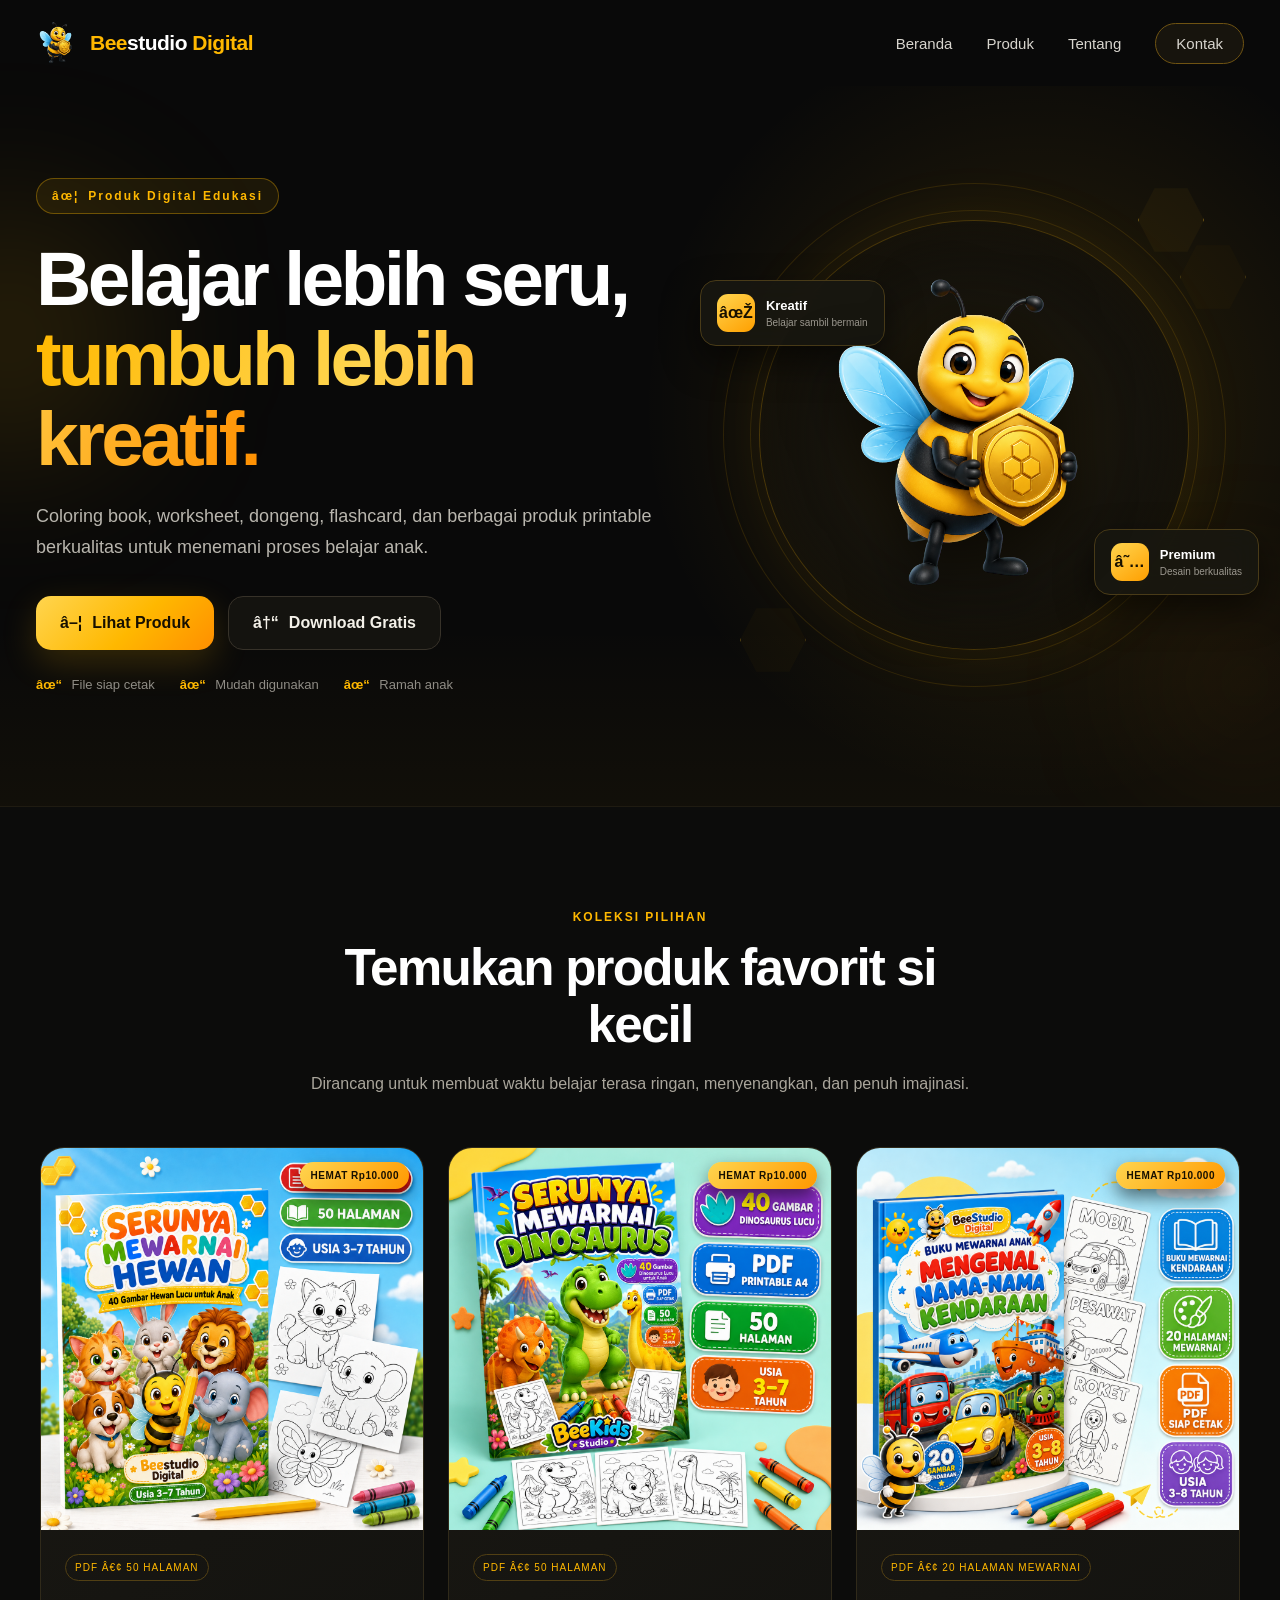
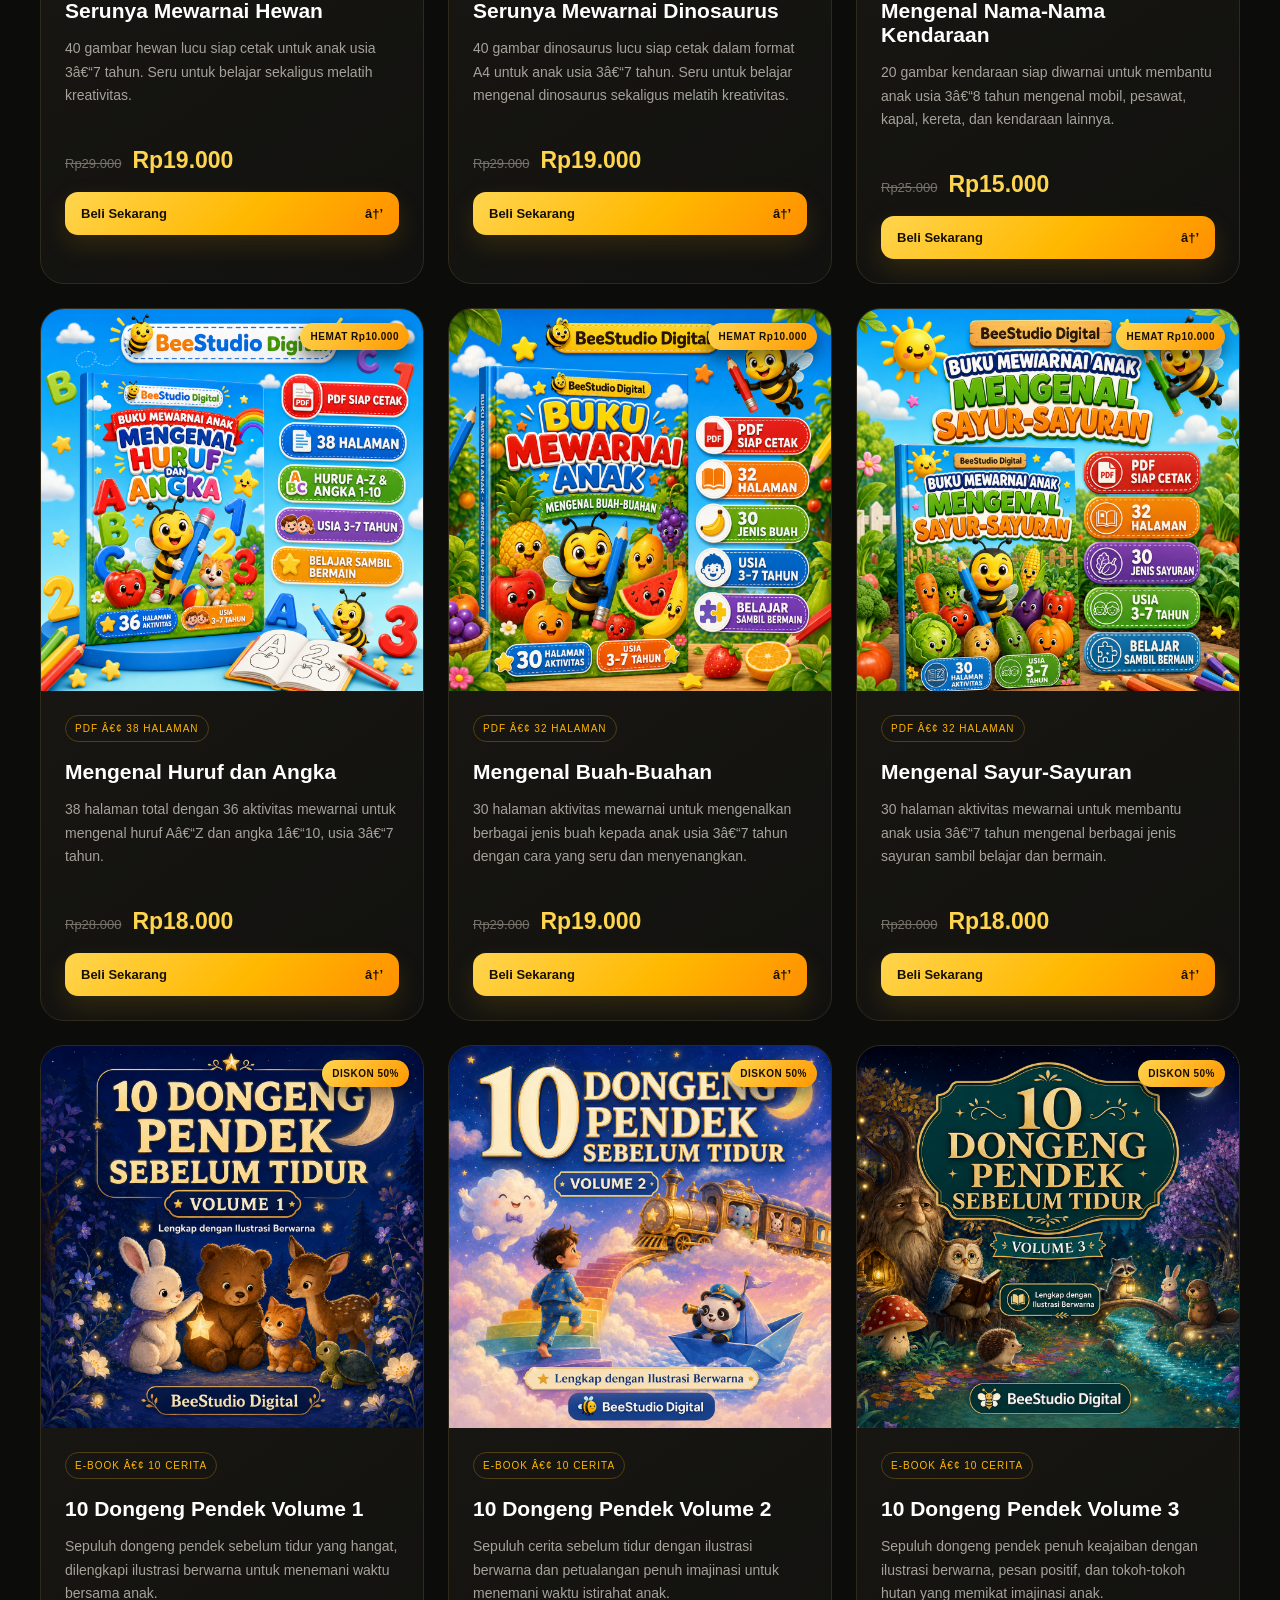
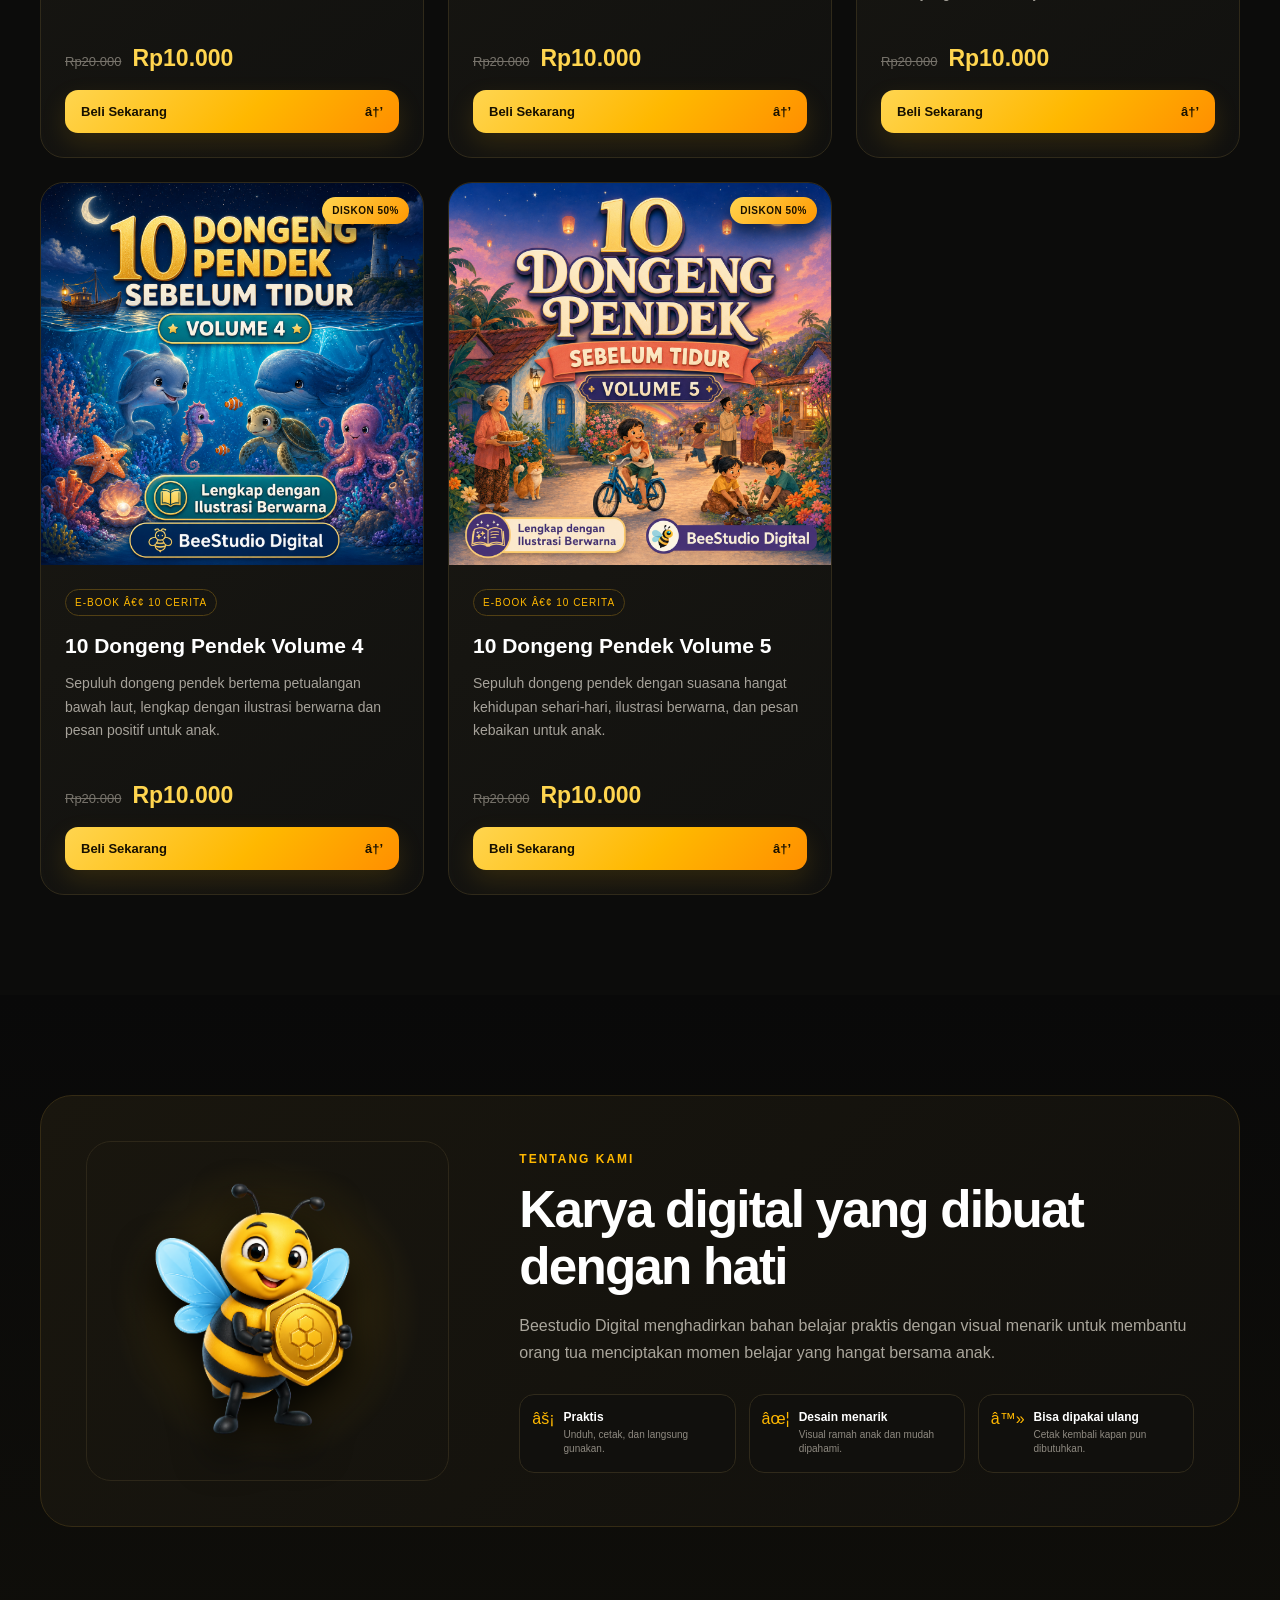
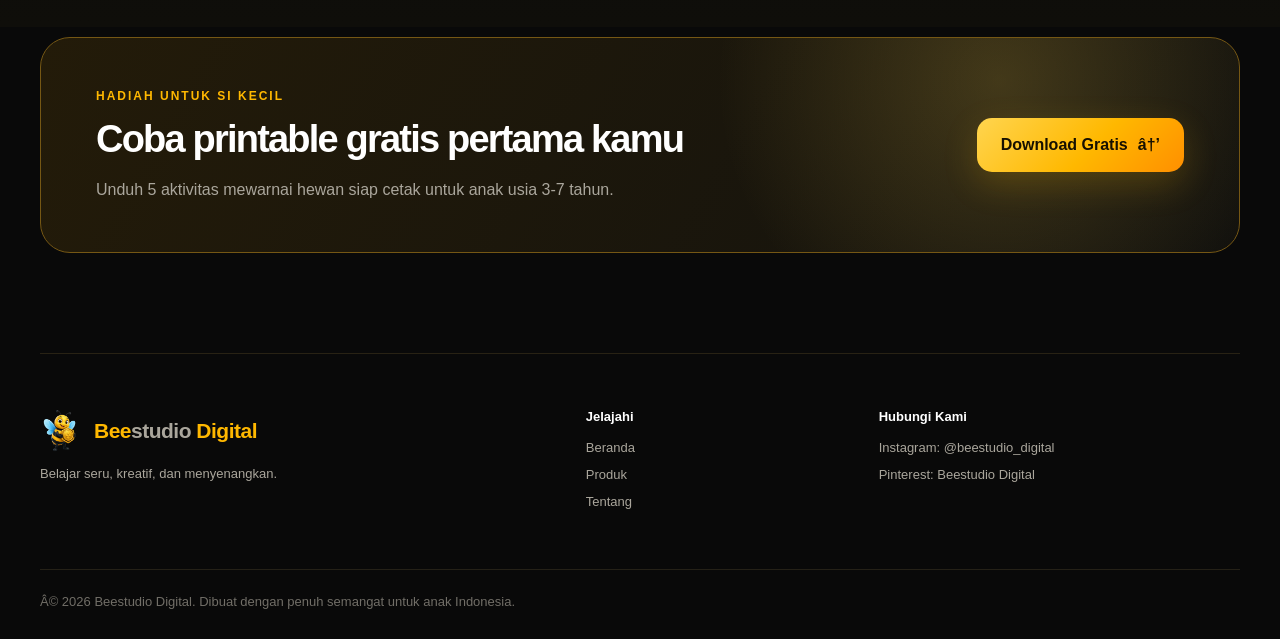
==== commit a8595900: "Perbaiki tautan HTTPS dan metadata SEO website" ====
--- a/index.html
+++ b/index.html
@@ -1,38 +1,28 @@
-<!doctype html>
+﻿<!doctype html>
 <html lang="id">
 <head>
   <meta charset="UTF-8">
   <meta name="viewport" content="width=device-width,initial-scale=1">
-  <title>BeeStudio Digital | Printable dan Buku Aktivitas Edukasi Anak</title>
-  <meta name="description" content="BeeStudio Digital menyediakan printable edukasi anak, buku mewarnai PDF, worksheet, activity book, dan dongeng digital yang siap diunduh dan dicetak.">
-  <meta name="keywords" content="BeeStudio Digital, printable edukasi anak, buku mewarnai PDF, worksheet anak, activity book anak, dongeng anak digital">
-  <meta name="author" content="BeeStudio Digital">
-  <meta name="robots" content="index, follow, max-image-preview:large">
-  <link rel="canonical" href="https://beesavingstudio-beep.github.io/beestudio-digital/">
-  <meta property="og:locale" content="id_ID">
+  <meta name="description" content="Coloring book, worksheet, dongeng, dan produk printable edukasi untuk anak.">
+  <title>BeeStudio Digital | Produk Edukasi Anak</title>
+  <link rel="canonical" href="https://beesavingstudio-beep.github.io/">
+
   <meta property="og:type" content="website">
   <meta property="og:site_name" content="BeeStudio Digital">
-  <meta property="og:title" content="BeeStudio Digital | Printable Edukasi Anak">
-  <meta property="og:description" content="Printable edukasi, buku mewarnai, worksheet, activity book, dan dongeng digital untuk anak. Siap diunduh dan dicetak.">
-  <meta property="og:url" content="https://beesavingstudio-beep.github.io/beestudio-digital/">
-  <meta property="og:image" content="https://beesavingstudio-beep.github.io/beestudio-digital/bee-premium-3d.png">
-  <meta name="twitter:card" content="summary_large_image">
-  <meta name="twitter:title" content="BeeStudio Digital | Printable Edukasi Anak">
-  <meta name="twitter:description" content="Koleksi printable dan produk digital edukasi untuk anak Indonesia.">
-  <meta name="twitter:image" content="https://beesavingstudio-beep.github.io/beestudio-digital/bee-premium-3d.png">
+  <meta property="og:title" content="BeeStudio Digital | Produk Edukasi Anak">
+  <meta property="og:description" content="Printable edukasi anak, buku mewarnai PDF, worksheet, dan dongeng digital siap diunduh dan dicetak.">
+  <meta property="og:url" content="https://beesavingstudio-beep.github.io/">
   <link rel="stylesheet" href="styles.css">
+  <meta property="og:site_name" content="BeeStudio Digital">
+
   <script type="application/ld+json">
-  {
-    "@context": "https://schema.org",
-    "@type": "OnlineStore",
-    "name": "BeeStudio Digital",
-    "url": "https://beesavingstudio-beep.github.io/beestudio-digital/",
-    "logo": "https://beesavingstudio-beep.github.io/beestudio-digital/bee-premium-3d.png",
-    "description": "Toko printable edukasi anak, buku mewarnai PDF, worksheet, activity book, dan dongeng digital.",
-    "sameAs": [
-      "https://www.instagram.com/beestudio_digital/"
-    ]
-  }
+    {
+      "@context": "https://schema.org",
+      "@type": "WebSite",
+      "name": "BeeStudio Digital",
+      "alternateName": "BeeStudio",
+      "url": "https://beesavingstudio-beep.github.io/"
+    }
   </script>
 </head>
 <body>
@@ -44,17 +34,17 @@
   <section class="hero" id="beranda">
     <div class="hero-glow glow-one"></div><div class="hero-glow glow-two"></div>
     <div class="hero-copy">
-      <div class="eyebrow"><span>✦</span> Produk Digital Edukasi</div>
+      <div class="eyebrow"><span>âœ¦</span> Produk Digital Edukasi</div>
       <h1>Belajar lebih seru,<br><span>tumbuh lebih kreatif.</span></h1>
-      <p>BeeStudio Digital menyediakan coloring book, worksheet, dongeng, flashcard, dan berbagai printable edukasi berkualitas untuk menemani proses belajar anak.</p>
-      <div class="hero-actions"><a class="button primary" href="#produk"><span>▦</span> Lihat Produk</a><a class="button secondary" href="sample-gratis-mewarnai-hewan-beestudio-digital.pdf" download><span>↓</span> Download Gratis</a></div>
-      <div class="trust-row"><span><b>✓</b> File siap cetak</span><span><b>✓</b> Mudah digunakan</span><span><b>✓</b> Ramah anak</span></div>
+      <p>Coloring book, worksheet, dongeng, flashcard, dan berbagai produk printable berkualitas untuk menemani proses belajar anak.</p>
+      <div class="hero-actions"><a class="button primary" href="#produk"><span>â–¦</span> Lihat Produk</a><a class="button secondary" href="sample-gratis-mewarnai-hewan-beestudio-digital.pdf" download><span>â†“</span> Download Gratis</a></div>
+      <div class="trust-row"><span><b>âœ“</b> File siap cetak</span><span><b>âœ“</b> Mudah digunakan</span><span><b>âœ“</b> Ramah anak</span></div>
     </div>
     <div class="hero-visual" aria-label="Maskot lebah 3D premium">
       <div class="honeycomb h1"></div><div class="honeycomb h2"></div><div class="honeycomb h3"></div>
       <div class="mascot-ring"><img src="bee-premium-3d.png" alt="Lebah 3D premium memegang koin emas"></div>
-      <div class="floating-card card-a"><span>✎</span><div><b>Kreatif</b><small>Belajar sambil bermain</small></div></div>
-      <div class="floating-card card-b"><span>★</span><div><b>Premium</b><small>Desain berkualitas</small></div></div>
+      <div class="floating-card card-a"><span>âœŽ</span><div><b>Kreatif</b><small>Belajar sambil bermain</small></div></div>
+      <div class="floating-card card-b"><span>â˜…</span><div><b>Premium</b><small>Desain berkualitas</small></div></div>
     </div>
   </section>
   <section class="section products" id="produk">
@@ -62,63 +52,64 @@
     <div class="product-grid">
       <article class="product-card">
         <div class="product-cover"><img src="produk-mewarnai-hewan.png" alt="Cover Serunya Mewarnai Hewan"><span class="sale-badge">HEMAT Rp10.000</span></div>
-        <div class="product-content"><span class="tag">PDF • 50 Halaman</span><h3>Serunya Mewarnai Hewan</h3><p>40 gambar hewan lucu siap cetak untuk anak usia 3–7 tahun. Seru untuk belajar sekaligus melatih kreativitas.</p><div class="price-row"><del>Rp29.000</del><strong>Rp19.000</strong></div><a class="buy-button" href="http://lynk.id/ahmadfauzan25/9kq404d8g3x8/checkout" target="_blank" rel="noopener noreferrer">Beli Sekarang <span>→</span></a></div>
+        <div class="product-content"><span class="tag">PDF â€¢ 50 Halaman</span><h3>Serunya Mewarnai Hewan</h3><p>40 gambar hewan lucu siap cetak untuk anak usia 3â€“7 tahun. Seru untuk belajar sekaligus melatih kreativitas.</p><div class="price-row"><del>Rp29.000</del><strong>Rp19.000</strong></div><a class="buy-button" href="https://lynk.id/ahmadfauzan25/9kq404d8g3x8/checkout" target="_blank" rel="noopener noreferrer">Beli Sekarang <span>â†’</span></a></div>
       </article>
       <article class="product-card">
         <div class="product-cover"><img src="produk-mewarnai-dinosaurus.png" alt="Cover Serunya Mewarnai Dinosaurus"><span class="sale-badge">HEMAT Rp10.000</span></div>
-        <div class="product-content"><span class="tag">PDF • 50 Halaman</span><h3>Serunya Mewarnai Dinosaurus</h3><p>40 gambar dinosaurus lucu siap cetak dalam format A4 untuk anak usia 3–7 tahun. Seru untuk belajar mengenal dinosaurus sekaligus melatih kreativitas.</p><div class="price-row"><del>Rp29.000</del><strong>Rp19.000</strong></div><a class="buy-button" href="http://lynk.id/ahmadfauzan25/0dzvjkld4dze/checkout" target="_blank" rel="noopener noreferrer">Beli Sekarang <span>→</span></a></div>
+        <div class="product-content"><span class="tag">PDF â€¢ 50 Halaman</span><h3>Serunya Mewarnai Dinosaurus</h3><p>40 gambar dinosaurus lucu siap cetak dalam format A4 untuk anak usia 3â€“7 tahun. Seru untuk belajar mengenal dinosaurus sekaligus melatih kreativitas.</p><div class="price-row"><del>Rp29.000</del><strong>Rp19.000</strong></div><a class="buy-button" href="https://lynk.id/ahmadfauzan25/0dzvjkld4dze/checkout" target="_blank" rel="noopener noreferrer">Beli Sekarang <span>â†’</span></a></div>
       </article>
       <article class="product-card">
         <div class="product-cover"><img src="produk-kendaraan.png" alt="Cover Buku Mewarnai Mengenal Nama-Nama Kendaraan"><span class="sale-badge">HEMAT Rp10.000</span></div>
-        <div class="product-content"><span class="tag">PDF • 20 Halaman Mewarnai</span><h3>Mengenal Nama-Nama Kendaraan</h3><p>20 gambar kendaraan siap diwarnai untuk membantu anak usia 3–8 tahun mengenal mobil, pesawat, kapal, kereta, dan kendaraan lainnya.</p><div class="price-row"><del>Rp25.000</del><strong>Rp15.000</strong></div><a class="buy-button" href="http://lynk.id/ahmadfauzan25/0gp9qwwmv60j/checkout" target="_blank" rel="noopener noreferrer">Beli Sekarang <span>→</span></a></div>
+        <div class="product-content"><span class="tag">PDF â€¢ 20 Halaman Mewarnai</span><h3>Mengenal Nama-Nama Kendaraan</h3><p>20 gambar kendaraan siap diwarnai untuk membantu anak usia 3â€“8 tahun mengenal mobil, pesawat, kapal, kereta, dan kendaraan lainnya.</p><div class="price-row"><del>Rp25.000</del><strong>Rp15.000</strong></div><a class="buy-button" href="https://lynk.id/ahmadfauzan25/0gp9qwwmv60j/checkout" target="_blank" rel="noopener noreferrer">Beli Sekarang <span>â†’</span></a></div>
       </article>
       <article class="product-card">
         <div class="product-cover"><img src="produk-huruf-angka.png" alt="Cover Mengenal Huruf dan Angka"><span class="sale-badge">HEMAT Rp10.000</span></div>
-        <div class="product-content"><span class="tag">PDF • 38 Halaman</span><h3>Mengenal Huruf dan Angka</h3><p>38 halaman total dengan 36 aktivitas mewarnai untuk mengenal huruf A–Z dan angka 1–10, usia 3–7 tahun.</p><div class="price-row"><del>Rp28.000</del><strong>Rp18.000</strong></div><a class="buy-button" href="http://lynk.id/ahmadfauzan25/0poelp1p5yk4/checkout" target="_blank" rel="noopener noreferrer">Beli Sekarang <span>→</span></a></div>
+        <div class="product-content"><span class="tag">PDF â€¢ 38 Halaman</span><h3>Mengenal Huruf dan Angka</h3><p>38 halaman total dengan 36 aktivitas mewarnai untuk mengenal huruf Aâ€“Z dan angka 1â€“10, usia 3â€“7 tahun.</p><div class="price-row"><del>Rp28.000</del><strong>Rp18.000</strong></div><a class="buy-button" href="https://lynk.id/ahmadfauzan25/0poelp1p5yk4/checkout" target="_blank" rel="noopener noreferrer">Beli Sekarang <span>â†’</span></a></div>
       </article>
       <article class="product-card">
         <div class="product-cover"><img src="produk-buah-buahan.png" alt="Cover Buku Mewarnai Anak Mengenal Buah-Buahan"><span class="sale-badge">HEMAT Rp10.000</span></div>
-        <div class="product-content"><span class="tag">PDF • 32 Halaman</span><h3>Mengenal Buah-Buahan</h3><p>30 halaman aktivitas mewarnai untuk mengenalkan berbagai jenis buah kepada anak usia 3–7 tahun dengan cara yang seru dan menyenangkan.</p><div class="price-row"><del>Rp29.000</del><strong>Rp19.000</strong></div><a class="buy-button" href="http://lynk.id/ahmadfauzan25/yxvykjnez0mn/checkout" target="_blank" rel="noopener noreferrer">Beli Sekarang <span>→</span></a></div>
+        <div class="product-content"><span class="tag">PDF â€¢ 32 Halaman</span><h3>Mengenal Buah-Buahan</h3><p>30 halaman aktivitas mewarnai untuk mengenalkan berbagai jenis buah kepada anak usia 3â€“7 tahun dengan cara yang seru dan menyenangkan.</p><div class="price-row"><del>Rp29.000</del><strong>Rp19.000</strong></div><a class="buy-button" href="https://lynk.id/ahmadfauzan25/yxvykjnez0mn/checkout" target="_blank" rel="noopener noreferrer">Beli Sekarang <span>â†’</span></a></div>
       </article>
       <article class="product-card">
         <div class="product-cover"><img src="produk-sayur-sayuran.png" alt="Cover Buku Mewarnai Anak Mengenal Sayur-Sayuran"><span class="sale-badge">HEMAT Rp10.000</span></div>
-        <div class="product-content"><span class="tag">PDF • 32 Halaman</span><h3>Mengenal Sayur-Sayuran</h3><p>30 halaman aktivitas mewarnai untuk membantu anak usia 3–7 tahun mengenal berbagai jenis sayuran sambil belajar dan bermain.</p><div class="price-row"><del>Rp28.000</del><strong>Rp18.000</strong></div><a class="buy-button" href="http://lynk.id/ahmadfauzan25/voq7e8ok19w4/checkout" target="_blank" rel="noopener noreferrer">Beli Sekarang <span>→</span></a></div>
+        <div class="product-content"><span class="tag">PDF â€¢ 32 Halaman</span><h3>Mengenal Sayur-Sayuran</h3><p>30 halaman aktivitas mewarnai untuk membantu anak usia 3â€“7 tahun mengenal berbagai jenis sayuran sambil belajar dan bermain.</p><div class="price-row"><del>Rp28.000</del><strong>Rp18.000</strong></div><a class="buy-button" href="https://lynk.id/ahmadfauzan25/voq7e8ok19w4/checkout" target="_blank" rel="noopener noreferrer">Beli Sekarang <span>â†’</span></a></div>
       </article>
       <article class="product-card">
         <div class="product-cover"><img src="produk-dongeng-volume-1.png" alt="Cover 10 Dongeng Pendek Sebelum Tidur Volume 1"><span class="sale-badge">DISKON 50%</span></div>
-        <div class="product-content"><span class="tag">E-book • 10 Cerita</span><h3>10 Dongeng Pendek Volume 1</h3><p>Sepuluh dongeng pendek sebelum tidur yang hangat, dilengkapi ilustrasi berwarna untuk menemani waktu bersama anak.</p><div class="price-row"><del>Rp20.000</del><strong>Rp10.000</strong></div><a class="buy-button" href="http://lynk.id/ahmadfauzan25/k9q3z1yplx4n/checkout" target="_blank" rel="noopener noreferrer">Beli Sekarang <span>→</span></a></div>
+        <div class="product-content"><span class="tag">E-book â€¢ 10 Cerita</span><h3>10 Dongeng Pendek Volume 1</h3><p>Sepuluh dongeng pendek sebelum tidur yang hangat, dilengkapi ilustrasi berwarna untuk menemani waktu bersama anak.</p><div class="price-row"><del>Rp20.000</del><strong>Rp10.000</strong></div><a class="buy-button" href="https://lynk.id/ahmadfauzan25/k9q3z1yplx4n/checkout" target="_blank" rel="noopener noreferrer">Beli Sekarang <span>â†’</span></a></div>
       </article>
       <article class="product-card">
         <div class="product-cover"><img src="produk-dongeng-volume-2.png" alt="Cover 10 Dongeng Pendek Sebelum Tidur Volume 2"><span class="sale-badge">DISKON 50%</span></div>
-        <div class="product-content"><span class="tag">E-book • 10 Cerita</span><h3>10 Dongeng Pendek Volume 2</h3><p>Sepuluh cerita sebelum tidur dengan ilustrasi berwarna dan petualangan penuh imajinasi untuk menemani waktu istirahat anak.</p><div class="price-row"><del>Rp20.000</del><strong>Rp10.000</strong></div><a class="buy-button" href="http://lynk.id/ahmadfauzan25/73leq2r8q80n/checkout" target="_blank" rel="noopener noreferrer">Beli Sekarang <span>→</span></a></div>
+        <div class="product-content"><span class="tag">E-book â€¢ 10 Cerita</span><h3>10 Dongeng Pendek Volume 2</h3><p>Sepuluh cerita sebelum tidur dengan ilustrasi berwarna dan petualangan penuh imajinasi untuk menemani waktu istirahat anak.</p><div class="price-row"><del>Rp20.000</del><strong>Rp10.000</strong></div><a class="buy-button" href="https://lynk.id/ahmadfauzan25/73leq2r8q80n/checkout" target="_blank" rel="noopener noreferrer">Beli Sekarang <span>â†’</span></a></div>
       </article>
       <article class="product-card">
         <div class="product-cover"><img src="produk-dongeng-volume-3.png" alt="Cover 10 Dongeng Pendek Sebelum Tidur Volume 3"><span class="sale-badge">DISKON 50%</span></div>
-        <div class="product-content"><span class="tag">E-book • 10 Cerita</span><h3>10 Dongeng Pendek Volume 3</h3><p>Sepuluh dongeng pendek penuh keajaiban dengan ilustrasi berwarna, pesan positif, dan tokoh-tokoh hutan yang memikat imajinasi anak.</p><div class="price-row"><del>Rp20.000</del><strong>Rp10.000</strong></div><a class="buy-button" href="http://lynk.id/ahmadfauzan25/rol4qv49w1rm/checkout" target="_blank" rel="noopener noreferrer">Beli Sekarang <span>→</span></a></div>
+        <div class="product-content"><span class="tag">E-book â€¢ 10 Cerita</span><h3>10 Dongeng Pendek Volume 3</h3><p>Sepuluh dongeng pendek penuh keajaiban dengan ilustrasi berwarna, pesan positif, dan tokoh-tokoh hutan yang memikat imajinasi anak.</p><div class="price-row"><del>Rp20.000</del><strong>Rp10.000</strong></div><a class="buy-button" href="https://lynk.id/ahmadfauzan25/rol4qv49w1rm/checkout" target="_blank" rel="noopener noreferrer">Beli Sekarang <span>â†’</span></a></div>
       </article>
       <article class="product-card">
         <div class="product-cover"><img src="produk-dongeng-volume-4.png" alt="Cover 10 Dongeng Pendek Sebelum Tidur Volume 4"><span class="sale-badge">DISKON 50%</span></div>
-        <div class="product-content"><span class="tag">E-book • 10 Cerita</span><h3>10 Dongeng Pendek Volume 4</h3><p>Sepuluh dongeng pendek bertema petualangan bawah laut, lengkap dengan ilustrasi berwarna dan pesan positif untuk anak.</p><div class="price-row"><del>Rp20.000</del><strong>Rp10.000</strong></div><a class="buy-button" href="http://lynk.id/ahmadfauzan25/ol240e5e91k9/checkout" target="_blank" rel="noopener noreferrer">Beli Sekarang <span>→</span></a></div>
+        <div class="product-content"><span class="tag">E-book â€¢ 10 Cerita</span><h3>10 Dongeng Pendek Volume 4</h3><p>Sepuluh dongeng pendek bertema petualangan bawah laut, lengkap dengan ilustrasi berwarna dan pesan positif untuk anak.</p><div class="price-row"><del>Rp20.000</del><strong>Rp10.000</strong></div><a class="buy-button" href="https://lynk.id/ahmadfauzan25/ol240e5e91k9/checkout" target="_blank" rel="noopener noreferrer">Beli Sekarang <span>â†’</span></a></div>
       </article>
       <article class="product-card">
         <div class="product-cover"><img src="produk-dongeng-volume-5.png" alt="Cover 10 Dongeng Pendek Sebelum Tidur Volume 5"><span class="sale-badge">DISKON 50%</span></div>
-        <div class="product-content"><span class="tag">E-book • 10 Cerita</span><h3>10 Dongeng Pendek Volume 5</h3><p>Sepuluh dongeng pendek dengan suasana hangat kehidupan sehari-hari, ilustrasi berwarna, dan pesan kebaikan untuk anak.</p><div class="price-row"><del>Rp20.000</del><strong>Rp10.000</strong></div><a class="buy-button" href="http://lynk.id/ahmadfauzan25/v7okrjp00vm8/checkout" target="_blank" rel="noopener noreferrer">Beli Sekarang <span>→</span></a></div>
+        <div class="product-content"><span class="tag">E-book â€¢ 10 Cerita</span><h3>10 Dongeng Pendek Volume 5</h3><p>Sepuluh dongeng pendek dengan suasana hangat kehidupan sehari-hari, ilustrasi berwarna, dan pesan kebaikan untuk anak.</p><div class="price-row"><del>Rp20.000</del><strong>Rp10.000</strong></div><a class="buy-button" href="https://lynk.id/ahmadfauzan25/v7okrjp00vm8/checkout" target="_blank" rel="noopener noreferrer">Beli Sekarang <span>â†’</span></a></div>
       </article>
     </div>
   </section>
   <section class="section about" id="tentang"><div class="about-panel">
     <div class="about-symbol"><img src="bee-premium-3d.png" alt="Maskot Beestudio Digital"></div>
     <div class="about-copy"><span class="kicker">TENTANG KAMI</span><h2>Karya digital yang dibuat dengan hati</h2><p>Beestudio Digital menghadirkan bahan belajar praktis dengan visual menarik untuk membantu orang tua menciptakan momen belajar yang hangat bersama anak.</p>
-      <div class="benefit-grid"><div class="benefit"><span>⚡</span><div><b>Praktis</b><small>Unduh, cetak, dan langsung gunakan.</small></div></div><div class="benefit"><span>✦</span><div><b>Desain menarik</b><small>Visual ramah anak dan mudah dipahami.</small></div></div><div class="benefit"><span>♻</span><div><b>Bisa dipakai ulang</b><small>Cetak kembali kapan pun dibutuhkan.</small></div></div></div>
+      <div class="benefit-grid"><div class="benefit"><span>âš¡</span><div><b>Praktis</b><small>Unduh, cetak, dan langsung gunakan.</small></div></div><div class="benefit"><span>âœ¦</span><div><b>Desain menarik</b><small>Visual ramah anak dan mudah dipahami.</small></div></div><div class="benefit"><span>â™»</span><div><b>Bisa dipakai ulang</b><small>Cetak kembali kapan pun dibutuhkan.</small></div></div></div>
     </div>
   </div></section>
-  <section class="freebie" id="gratis"><div><span class="kicker">HADIAH UNTUK SI KECIL</span><h2>Coba printable gratis pertama kamu</h2><p>Unduh 5 aktivitas mewarnai hewan siap cetak untuk anak usia 3-7 tahun.</p></div><a class="button primary" href="sample-gratis-mewarnai-hewan-beestudio-digital.pdf" download>Download Gratis <span>→</span></a></section>
+  <section class="freebie" id="gratis"><div><span class="kicker">HADIAH UNTUK SI KECIL</span><h2>Coba printable gratis pertama kamu</h2><p>Unduh 5 aktivitas mewarnai hewan siap cetak untuk anak usia 3-7 tahun.</p></div><a class="button primary" href="sample-gratis-mewarnai-hewan-beestudio-digital.pdf" download>Download Gratis <span>â†’</span></a></section>
   <footer id="kontak">
     <div class="footer-brand"><span class="brand"><span class="brand-mark"><img src="bee-premium-3d.png" alt=""></span><span><strong>Bee</strong>studio <em>Digital</em></span></span><p>Belajar seru, kreatif, dan menyenangkan.</p></div>
     <div class="footer-links"><b>Jelajahi</b><a href="#beranda">Beranda</a><a href="#produk">Produk</a><a href="#tentang">Tentang</a></div>
     <div class="footer-links"><b>Hubungi Kami</b><span>Instagram: @beestudio_digital</span><span>Pinterest: Beestudio Digital</span></div>
-    <p class="copyright">© 2026 Beestudio Digital. Dibuat dengan penuh semangat untuk anak Indonesia.</p>
+    <p class="copyright">Â© 2026 Beestudio Digital. Dibuat dengan penuh semangat untuk anak Indonesia.</p>
   </footer>
 </main>
 </body>
 </html>
+
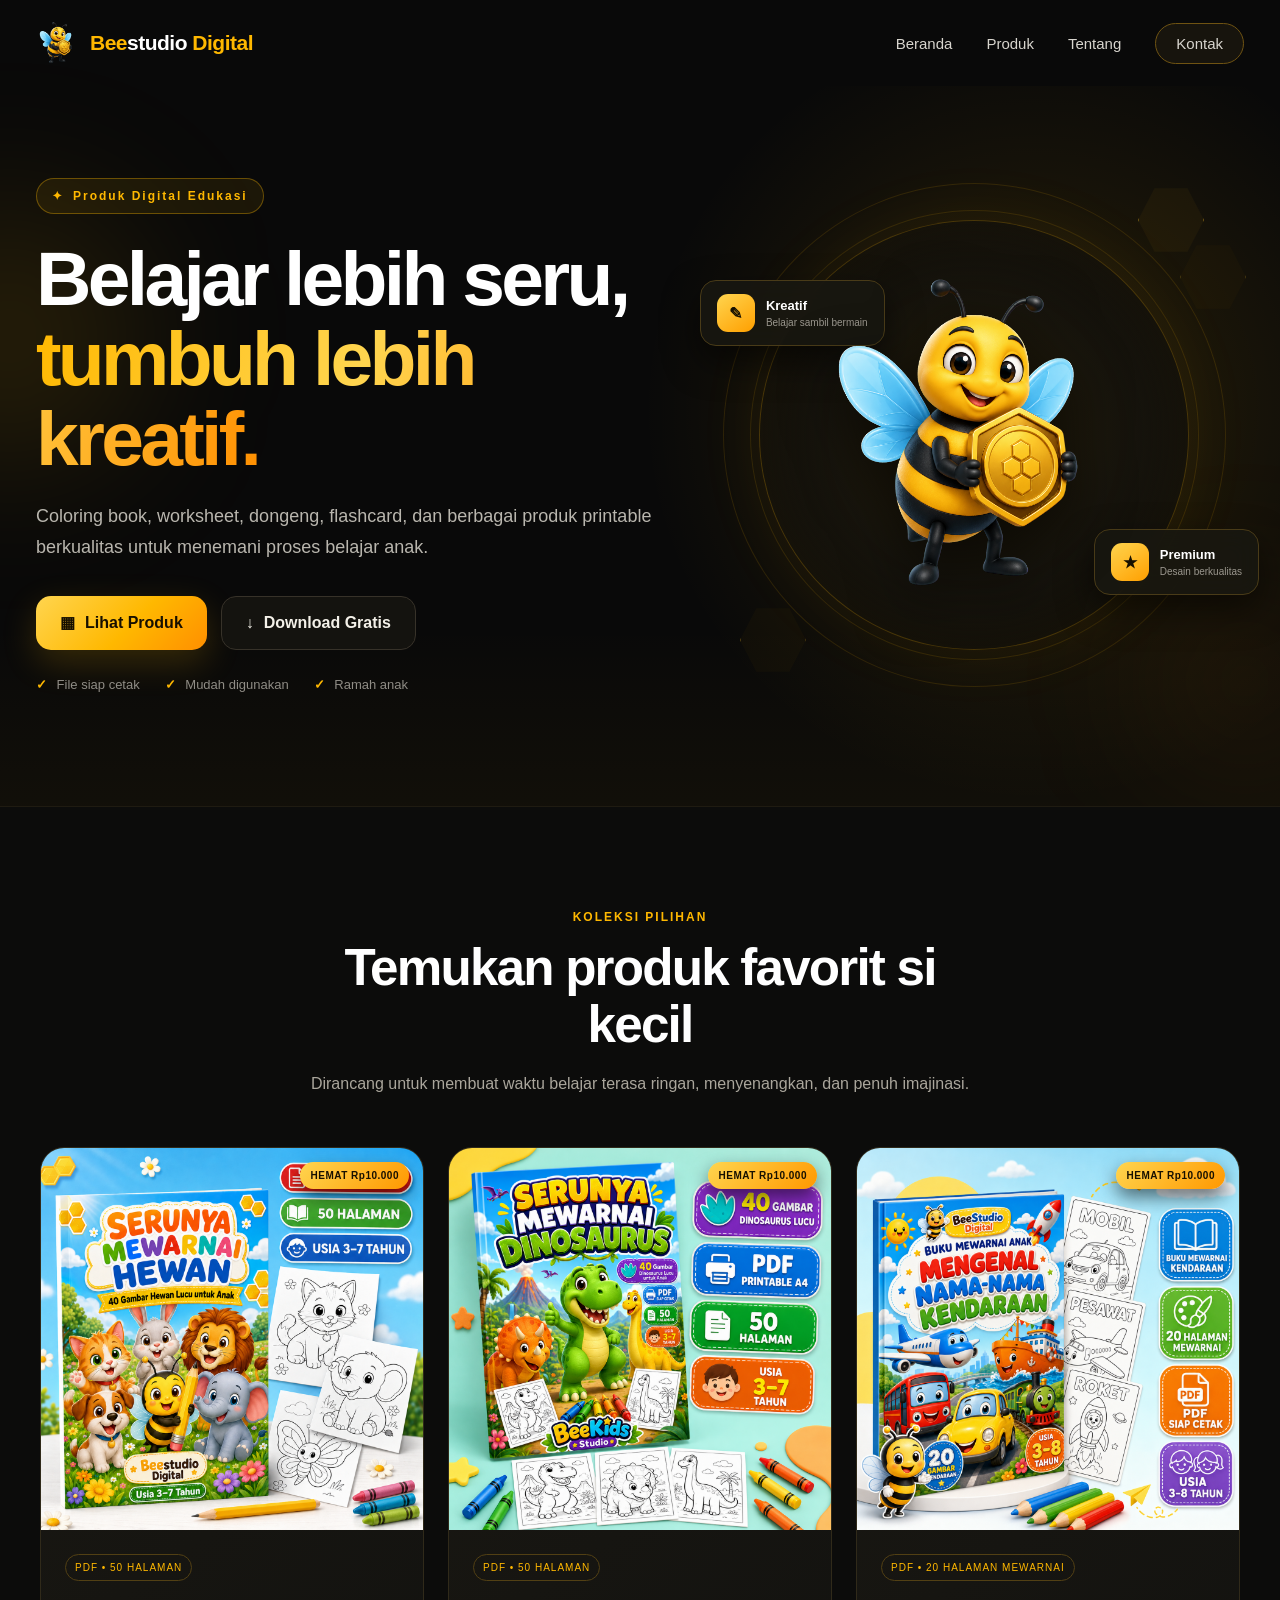
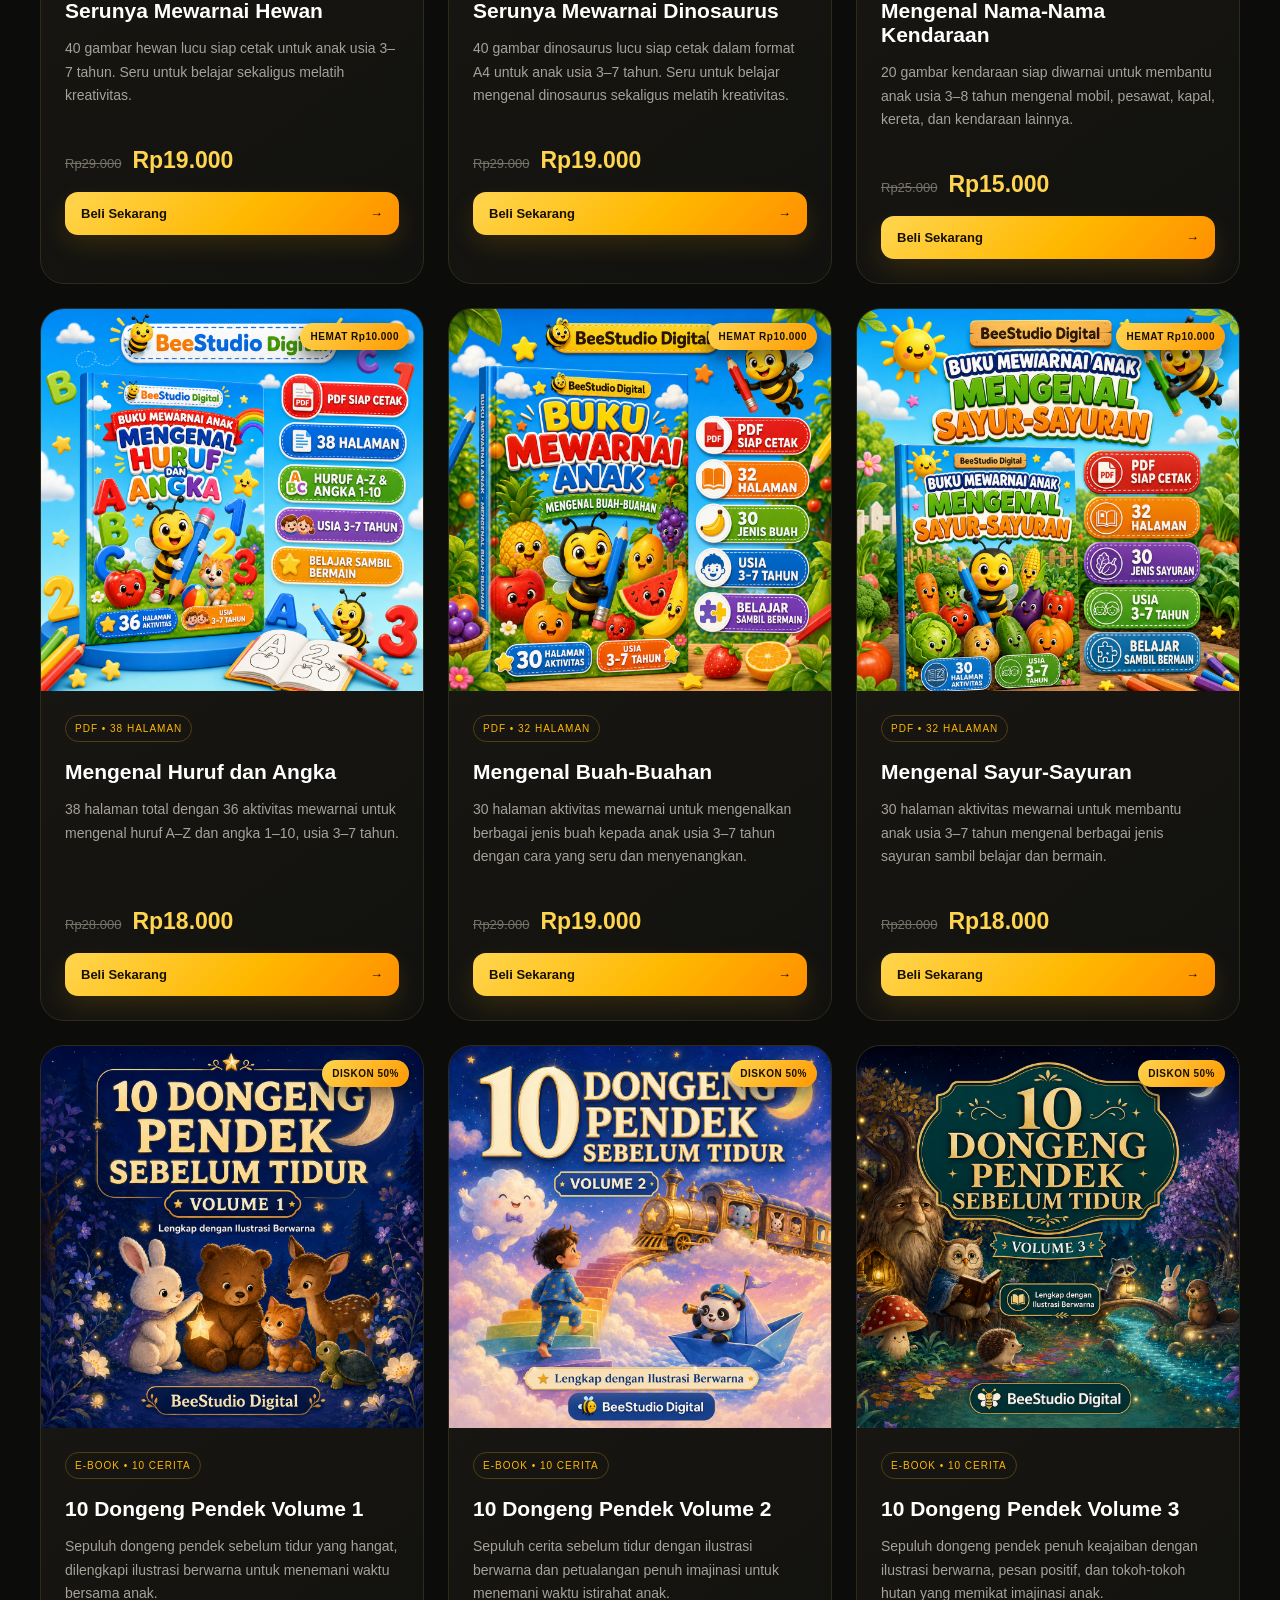
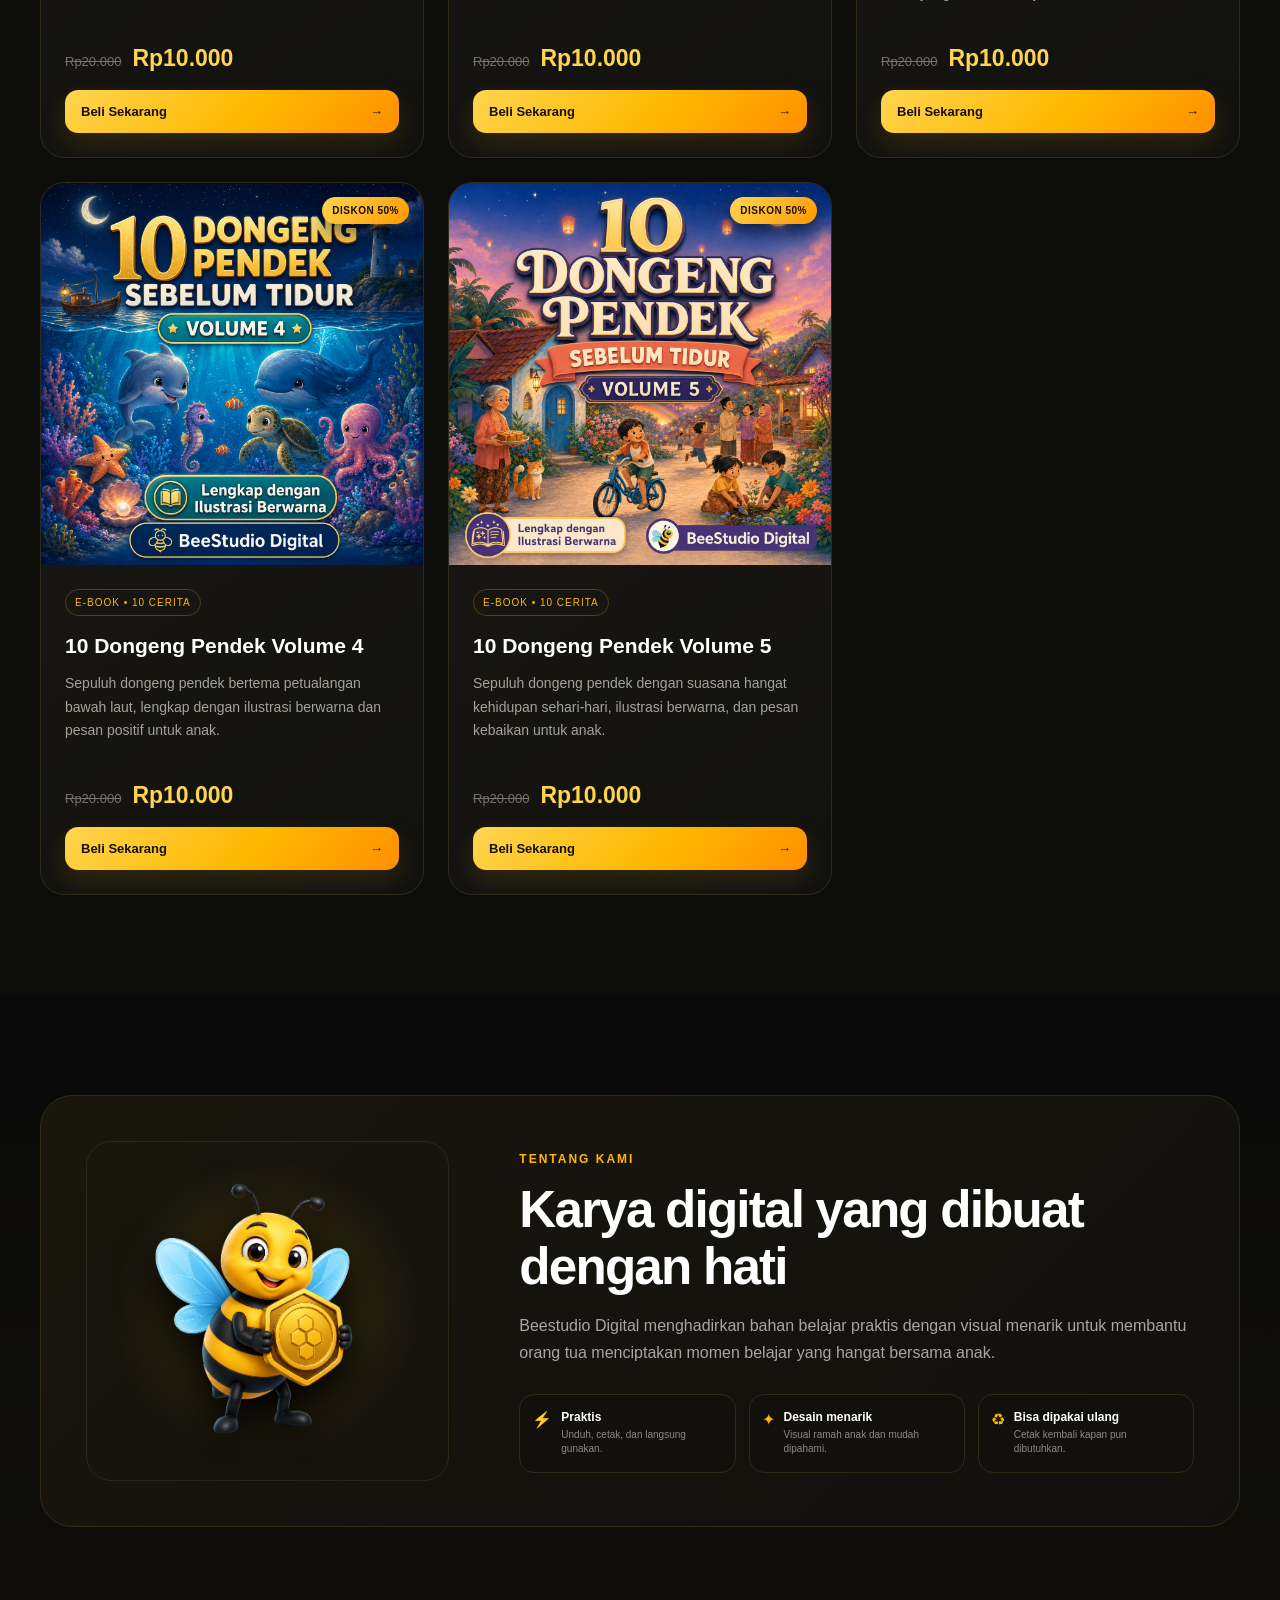
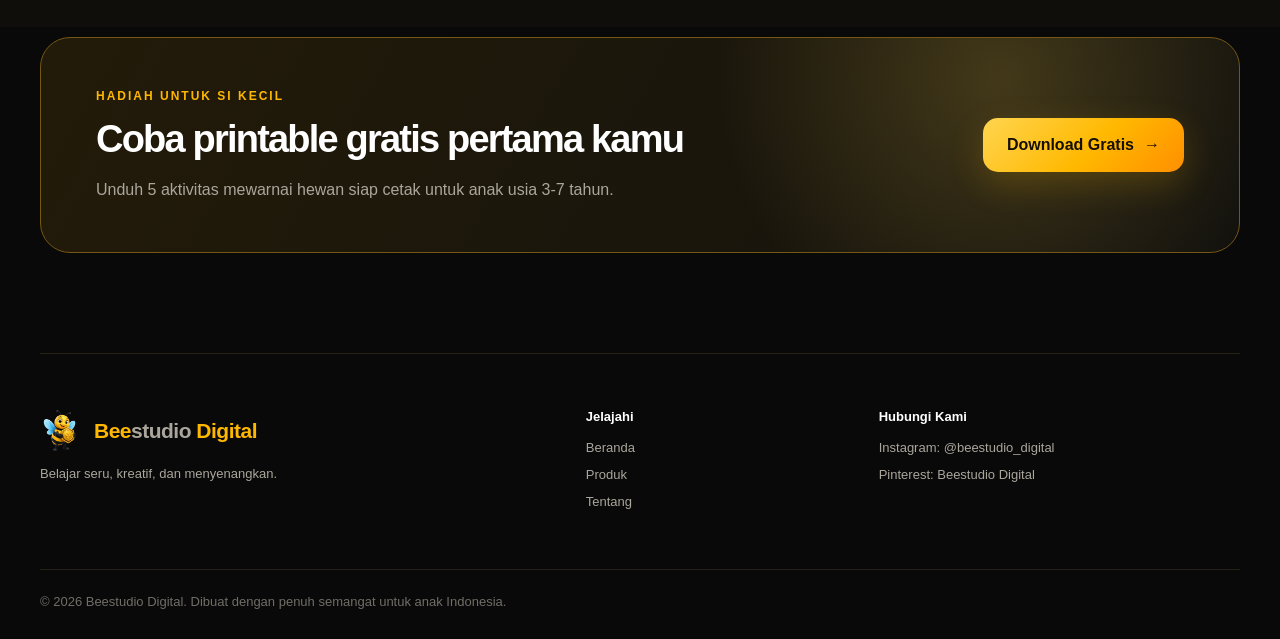
==== commit a4c03ffe: "Perbaiki encoding UTF-8 dan simbol website" ====
--- a/index.html
+++ b/index.html
@@ -1,4 +1,4 @@
-﻿<!doctype html>
+<!doctype html>
 <html lang="id">
 <head>
   <meta charset="UTF-8">
@@ -6,14 +6,12 @@
   <meta name="description" content="Coloring book, worksheet, dongeng, dan produk printable edukasi untuk anak.">
   <title>BeeStudio Digital | Produk Edukasi Anak</title>
   <link rel="canonical" href="https://beesavingstudio-beep.github.io/">
-
   <meta property="og:type" content="website">
   <meta property="og:site_name" content="BeeStudio Digital">
   <meta property="og:title" content="BeeStudio Digital | Produk Edukasi Anak">
   <meta property="og:description" content="Printable edukasi anak, buku mewarnai PDF, worksheet, dan dongeng digital siap diunduh dan dicetak.">
   <meta property="og:url" content="https://beesavingstudio-beep.github.io/">
   <link rel="stylesheet" href="styles.css">
-  <meta property="og:site_name" content="BeeStudio Digital">
 
   <script type="application/ld+json">
     {
@@ -34,17 +32,17 @@
   <section class="hero" id="beranda">
     <div class="hero-glow glow-one"></div><div class="hero-glow glow-two"></div>
     <div class="hero-copy">
-      <div class="eyebrow"><span>âœ¦</span> Produk Digital Edukasi</div>
+      <div class="eyebrow"><span>✦</span> Produk Digital Edukasi</div>
       <h1>Belajar lebih seru,<br><span>tumbuh lebih kreatif.</span></h1>
       <p>Coloring book, worksheet, dongeng, flashcard, dan berbagai produk printable berkualitas untuk menemani proses belajar anak.</p>
-      <div class="hero-actions"><a class="button primary" href="#produk"><span>â–¦</span> Lihat Produk</a><a class="button secondary" href="sample-gratis-mewarnai-hewan-beestudio-digital.pdf" download><span>â†“</span> Download Gratis</a></div>
-      <div class="trust-row"><span><b>âœ“</b> File siap cetak</span><span><b>âœ“</b> Mudah digunakan</span><span><b>âœ“</b> Ramah anak</span></div>
+      <div class="hero-actions"><a class="button primary" href="#produk"><span>▦</span> Lihat Produk</a><a class="button secondary" href="sample-gratis-mewarnai-hewan-beestudio-digital.pdf" download><span>↓</span> Download Gratis</a></div>
+      <div class="trust-row"><span><b>✓</b> File siap cetak</span><span><b>✓</b> Mudah digunakan</span><span><b>✓</b> Ramah anak</span></div>
     </div>
     <div class="hero-visual" aria-label="Maskot lebah 3D premium">
       <div class="honeycomb h1"></div><div class="honeycomb h2"></div><div class="honeycomb h3"></div>
       <div class="mascot-ring"><img src="bee-premium-3d.png" alt="Lebah 3D premium memegang koin emas"></div>
-      <div class="floating-card card-a"><span>âœŽ</span><div><b>Kreatif</b><small>Belajar sambil bermain</small></div></div>
-      <div class="floating-card card-b"><span>â˜…</span><div><b>Premium</b><small>Desain berkualitas</small></div></div>
+      <div class="floating-card card-a"><span>✎</span><div><b>Kreatif</b><small>Belajar sambil bermain</small></div></div>
+      <div class="floating-card card-b"><span>★</span><div><b>Premium</b><small>Desain berkualitas</small></div></div>
     </div>
   </section>
   <section class="section products" id="produk">
@@ -52,64 +50,63 @@
     <div class="product-grid">
       <article class="product-card">
         <div class="product-cover"><img src="produk-mewarnai-hewan.png" alt="Cover Serunya Mewarnai Hewan"><span class="sale-badge">HEMAT Rp10.000</span></div>
-        <div class="product-content"><span class="tag">PDF â€¢ 50 Halaman</span><h3>Serunya Mewarnai Hewan</h3><p>40 gambar hewan lucu siap cetak untuk anak usia 3â€“7 tahun. Seru untuk belajar sekaligus melatih kreativitas.</p><div class="price-row"><del>Rp29.000</del><strong>Rp19.000</strong></div><a class="buy-button" href="https://lynk.id/ahmadfauzan25/9kq404d8g3x8/checkout" target="_blank" rel="noopener noreferrer">Beli Sekarang <span>â†’</span></a></div>
+        <div class="product-content"><span class="tag">PDF • 50 Halaman</span><h3>Serunya Mewarnai Hewan</h3><p>40 gambar hewan lucu siap cetak untuk anak usia 3–7 tahun. Seru untuk belajar sekaligus melatih kreativitas.</p><div class="price-row"><del>Rp29.000</del><strong>Rp19.000</strong></div><a class="buy-button" href="https://lynk.id/ahmadfauzan25/9kq404d8g3x8/checkout" target="_blank" rel="noopener noreferrer">Beli Sekarang <span>→</span></a></div>
       </article>
       <article class="product-card">
         <div class="product-cover"><img src="produk-mewarnai-dinosaurus.png" alt="Cover Serunya Mewarnai Dinosaurus"><span class="sale-badge">HEMAT Rp10.000</span></div>
-        <div class="product-content"><span class="tag">PDF â€¢ 50 Halaman</span><h3>Serunya Mewarnai Dinosaurus</h3><p>40 gambar dinosaurus lucu siap cetak dalam format A4 untuk anak usia 3â€“7 tahun. Seru untuk belajar mengenal dinosaurus sekaligus melatih kreativitas.</p><div class="price-row"><del>Rp29.000</del><strong>Rp19.000</strong></div><a class="buy-button" href="https://lynk.id/ahmadfauzan25/0dzvjkld4dze/checkout" target="_blank" rel="noopener noreferrer">Beli Sekarang <span>â†’</span></a></div>
+        <div class="product-content"><span class="tag">PDF • 50 Halaman</span><h3>Serunya Mewarnai Dinosaurus</h3><p>40 gambar dinosaurus lucu siap cetak dalam format A4 untuk anak usia 3–7 tahun. Seru untuk belajar mengenal dinosaurus sekaligus melatih kreativitas.</p><div class="price-row"><del>Rp29.000</del><strong>Rp19.000</strong></div><a class="buy-button" href="https://lynk.id/ahmadfauzan25/0dzvjkld4dze/checkout" target="_blank" rel="noopener noreferrer">Beli Sekarang <span>→</span></a></div>
       </article>
       <article class="product-card">
         <div class="product-cover"><img src="produk-kendaraan.png" alt="Cover Buku Mewarnai Mengenal Nama-Nama Kendaraan"><span class="sale-badge">HEMAT Rp10.000</span></div>
-        <div class="product-content"><span class="tag">PDF â€¢ 20 Halaman Mewarnai</span><h3>Mengenal Nama-Nama Kendaraan</h3><p>20 gambar kendaraan siap diwarnai untuk membantu anak usia 3â€“8 tahun mengenal mobil, pesawat, kapal, kereta, dan kendaraan lainnya.</p><div class="price-row"><del>Rp25.000</del><strong>Rp15.000</strong></div><a class="buy-button" href="https://lynk.id/ahmadfauzan25/0gp9qwwmv60j/checkout" target="_blank" rel="noopener noreferrer">Beli Sekarang <span>â†’</span></a></div>
+        <div class="product-content"><span class="tag">PDF • 20 Halaman Mewarnai</span><h3>Mengenal Nama-Nama Kendaraan</h3><p>20 gambar kendaraan siap diwarnai untuk membantu anak usia 3–8 tahun mengenal mobil, pesawat, kapal, kereta, dan kendaraan lainnya.</p><div class="price-row"><del>Rp25.000</del><strong>Rp15.000</strong></div><a class="buy-button" href="https://lynk.id/ahmadfauzan25/0gp9qwwmv60j/checkout" target="_blank" rel="noopener noreferrer">Beli Sekarang <span>→</span></a></div>
       </article>
       <article class="product-card">
         <div class="product-cover"><img src="produk-huruf-angka.png" alt="Cover Mengenal Huruf dan Angka"><span class="sale-badge">HEMAT Rp10.000</span></div>
-        <div class="product-content"><span class="tag">PDF â€¢ 38 Halaman</span><h3>Mengenal Huruf dan Angka</h3><p>38 halaman total dengan 36 aktivitas mewarnai untuk mengenal huruf Aâ€“Z dan angka 1â€“10, usia 3â€“7 tahun.</p><div class="price-row"><del>Rp28.000</del><strong>Rp18.000</strong></div><a class="buy-button" href="https://lynk.id/ahmadfauzan25/0poelp1p5yk4/checkout" target="_blank" rel="noopener noreferrer">Beli Sekarang <span>â†’</span></a></div>
+        <div class="product-content"><span class="tag">PDF • 38 Halaman</span><h3>Mengenal Huruf dan Angka</h3><p>38 halaman total dengan 36 aktivitas mewarnai untuk mengenal huruf A–Z dan angka 1–10, usia 3–7 tahun.</p><div class="price-row"><del>Rp28.000</del><strong>Rp18.000</strong></div><a class="buy-button" href="https://lynk.id/ahmadfauzan25/0poelp1p5yk4/checkout" target="_blank" rel="noopener noreferrer">Beli Sekarang <span>→</span></a></div>
       </article>
       <article class="product-card">
         <div class="product-cover"><img src="produk-buah-buahan.png" alt="Cover Buku Mewarnai Anak Mengenal Buah-Buahan"><span class="sale-badge">HEMAT Rp10.000</span></div>
-        <div class="product-content"><span class="tag">PDF â€¢ 32 Halaman</span><h3>Mengenal Buah-Buahan</h3><p>30 halaman aktivitas mewarnai untuk mengenalkan berbagai jenis buah kepada anak usia 3â€“7 tahun dengan cara yang seru dan menyenangkan.</p><div class="price-row"><del>Rp29.000</del><strong>Rp19.000</strong></div><a class="buy-button" href="https://lynk.id/ahmadfauzan25/yxvykjnez0mn/checkout" target="_blank" rel="noopener noreferrer">Beli Sekarang <span>â†’</span></a></div>
+        <div class="product-content"><span class="tag">PDF • 32 Halaman</span><h3>Mengenal Buah-Buahan</h3><p>30 halaman aktivitas mewarnai untuk mengenalkan berbagai jenis buah kepada anak usia 3–7 tahun dengan cara yang seru dan menyenangkan.</p><div class="price-row"><del>Rp29.000</del><strong>Rp19.000</strong></div><a class="buy-button" href="https://lynk.id/ahmadfauzan25/yxvykjnez0mn/checkout" target="_blank" rel="noopener noreferrer">Beli Sekarang <span>→</span></a></div>
       </article>
       <article class="product-card">
         <div class="product-cover"><img src="produk-sayur-sayuran.png" alt="Cover Buku Mewarnai Anak Mengenal Sayur-Sayuran"><span class="sale-badge">HEMAT Rp10.000</span></div>
-        <div class="product-content"><span class="tag">PDF â€¢ 32 Halaman</span><h3>Mengenal Sayur-Sayuran</h3><p>30 halaman aktivitas mewarnai untuk membantu anak usia 3â€“7 tahun mengenal berbagai jenis sayuran sambil belajar dan bermain.</p><div class="price-row"><del>Rp28.000</del><strong>Rp18.000</strong></div><a class="buy-button" href="https://lynk.id/ahmadfauzan25/voq7e8ok19w4/checkout" target="_blank" rel="noopener noreferrer">Beli Sekarang <span>â†’</span></a></div>
+        <div class="product-content"><span class="tag">PDF • 32 Halaman</span><h3>Mengenal Sayur-Sayuran</h3><p>30 halaman aktivitas mewarnai untuk membantu anak usia 3–7 tahun mengenal berbagai jenis sayuran sambil belajar dan bermain.</p><div class="price-row"><del>Rp28.000</del><strong>Rp18.000</strong></div><a class="buy-button" href="https://lynk.id/ahmadfauzan25/voq7e8ok19w4/checkout" target="_blank" rel="noopener noreferrer">Beli Sekarang <span>→</span></a></div>
       </article>
       <article class="product-card">
         <div class="product-cover"><img src="produk-dongeng-volume-1.png" alt="Cover 10 Dongeng Pendek Sebelum Tidur Volume 1"><span class="sale-badge">DISKON 50%</span></div>
-        <div class="product-content"><span class="tag">E-book â€¢ 10 Cerita</span><h3>10 Dongeng Pendek Volume 1</h3><p>Sepuluh dongeng pendek sebelum tidur yang hangat, dilengkapi ilustrasi berwarna untuk menemani waktu bersama anak.</p><div class="price-row"><del>Rp20.000</del><strong>Rp10.000</strong></div><a class="buy-button" href="https://lynk.id/ahmadfauzan25/k9q3z1yplx4n/checkout" target="_blank" rel="noopener noreferrer">Beli Sekarang <span>â†’</span></a></div>
+        <div class="product-content"><span class="tag">E-book • 10 Cerita</span><h3>10 Dongeng Pendek Volume 1</h3><p>Sepuluh dongeng pendek sebelum tidur yang hangat, dilengkapi ilustrasi berwarna untuk menemani waktu bersama anak.</p><div class="price-row"><del>Rp20.000</del><strong>Rp10.000</strong></div><a class="buy-button" href="https://lynk.id/ahmadfauzan25/k9q3z1yplx4n/checkout" target="_blank" rel="noopener noreferrer">Beli Sekarang <span>→</span></a></div>
       </article>
       <article class="product-card">
         <div class="product-cover"><img src="produk-dongeng-volume-2.png" alt="Cover 10 Dongeng Pendek Sebelum Tidur Volume 2"><span class="sale-badge">DISKON 50%</span></div>
-        <div class="product-content"><span class="tag">E-book â€¢ 10 Cerita</span><h3>10 Dongeng Pendek Volume 2</h3><p>Sepuluh cerita sebelum tidur dengan ilustrasi berwarna dan petualangan penuh imajinasi untuk menemani waktu istirahat anak.</p><div class="price-row"><del>Rp20.000</del><strong>Rp10.000</strong></div><a class="buy-button" href="https://lynk.id/ahmadfauzan25/73leq2r8q80n/checkout" target="_blank" rel="noopener noreferrer">Beli Sekarang <span>â†’</span></a></div>
+        <div class="product-content"><span class="tag">E-book • 10 Cerita</span><h3>10 Dongeng Pendek Volume 2</h3><p>Sepuluh cerita sebelum tidur dengan ilustrasi berwarna dan petualangan penuh imajinasi untuk menemani waktu istirahat anak.</p><div class="price-row"><del>Rp20.000</del><strong>Rp10.000</strong></div><a class="buy-button" href="https://lynk.id/ahmadfauzan25/73leq2r8q80n/checkout" target="_blank" rel="noopener noreferrer">Beli Sekarang <span>→</span></a></div>
       </article>
       <article class="product-card">
         <div class="product-cover"><img src="produk-dongeng-volume-3.png" alt="Cover 10 Dongeng Pendek Sebelum Tidur Volume 3"><span class="sale-badge">DISKON 50%</span></div>
-        <div class="product-content"><span class="tag">E-book â€¢ 10 Cerita</span><h3>10 Dongeng Pendek Volume 3</h3><p>Sepuluh dongeng pendek penuh keajaiban dengan ilustrasi berwarna, pesan positif, dan tokoh-tokoh hutan yang memikat imajinasi anak.</p><div class="price-row"><del>Rp20.000</del><strong>Rp10.000</strong></div><a class="buy-button" href="https://lynk.id/ahmadfauzan25/rol4qv49w1rm/checkout" target="_blank" rel="noopener noreferrer">Beli Sekarang <span>â†’</span></a></div>
+        <div class="product-content"><span class="tag">E-book • 10 Cerita</span><h3>10 Dongeng Pendek Volume 3</h3><p>Sepuluh dongeng pendek penuh keajaiban dengan ilustrasi berwarna, pesan positif, dan tokoh-tokoh hutan yang memikat imajinasi anak.</p><div class="price-row"><del>Rp20.000</del><strong>Rp10.000</strong></div><a class="buy-button" href="https://lynk.id/ahmadfauzan25/rol4qv49w1rm/checkout" target="_blank" rel="noopener noreferrer">Beli Sekarang <span>→</span></a></div>
       </article>
       <article class="product-card">
         <div class="product-cover"><img src="produk-dongeng-volume-4.png" alt="Cover 10 Dongeng Pendek Sebelum Tidur Volume 4"><span class="sale-badge">DISKON 50%</span></div>
-        <div class="product-content"><span class="tag">E-book â€¢ 10 Cerita</span><h3>10 Dongeng Pendek Volume 4</h3><p>Sepuluh dongeng pendek bertema petualangan bawah laut, lengkap dengan ilustrasi berwarna dan pesan positif untuk anak.</p><div class="price-row"><del>Rp20.000</del><strong>Rp10.000</strong></div><a class="buy-button" href="https://lynk.id/ahmadfauzan25/ol240e5e91k9/checkout" target="_blank" rel="noopener noreferrer">Beli Sekarang <span>â†’</span></a></div>
+        <div class="product-content"><span class="tag">E-book • 10 Cerita</span><h3>10 Dongeng Pendek Volume 4</h3><p>Sepuluh dongeng pendek bertema petualangan bawah laut, lengkap dengan ilustrasi berwarna dan pesan positif untuk anak.</p><div class="price-row"><del>Rp20.000</del><strong>Rp10.000</strong></div><a class="buy-button" href="https://lynk.id/ahmadfauzan25/ol240e5e91k9/checkout" target="_blank" rel="noopener noreferrer">Beli Sekarang <span>→</span></a></div>
       </article>
       <article class="product-card">
         <div class="product-cover"><img src="produk-dongeng-volume-5.png" alt="Cover 10 Dongeng Pendek Sebelum Tidur Volume 5"><span class="sale-badge">DISKON 50%</span></div>
-        <div class="product-content"><span class="tag">E-book â€¢ 10 Cerita</span><h3>10 Dongeng Pendek Volume 5</h3><p>Sepuluh dongeng pendek dengan suasana hangat kehidupan sehari-hari, ilustrasi berwarna, dan pesan kebaikan untuk anak.</p><div class="price-row"><del>Rp20.000</del><strong>Rp10.000</strong></div><a class="buy-button" href="https://lynk.id/ahmadfauzan25/v7okrjp00vm8/checkout" target="_blank" rel="noopener noreferrer">Beli Sekarang <span>â†’</span></a></div>
+        <div class="product-content"><span class="tag">E-book • 10 Cerita</span><h3>10 Dongeng Pendek Volume 5</h3><p>Sepuluh dongeng pendek dengan suasana hangat kehidupan sehari-hari, ilustrasi berwarna, dan pesan kebaikan untuk anak.</p><div class="price-row"><del>Rp20.000</del><strong>Rp10.000</strong></div><a class="buy-button" href="https://lynk.id/ahmadfauzan25/v7okrjp00vm8/checkout" target="_blank" rel="noopener noreferrer">Beli Sekarang <span>→</span></a></div>
       </article>
     </div>
   </section>
   <section class="section about" id="tentang"><div class="about-panel">
     <div class="about-symbol"><img src="bee-premium-3d.png" alt="Maskot Beestudio Digital"></div>
     <div class="about-copy"><span class="kicker">TENTANG KAMI</span><h2>Karya digital yang dibuat dengan hati</h2><p>Beestudio Digital menghadirkan bahan belajar praktis dengan visual menarik untuk membantu orang tua menciptakan momen belajar yang hangat bersama anak.</p>
-      <div class="benefit-grid"><div class="benefit"><span>âš¡</span><div><b>Praktis</b><small>Unduh, cetak, dan langsung gunakan.</small></div></div><div class="benefit"><span>âœ¦</span><div><b>Desain menarik</b><small>Visual ramah anak dan mudah dipahami.</small></div></div><div class="benefit"><span>â™»</span><div><b>Bisa dipakai ulang</b><small>Cetak kembali kapan pun dibutuhkan.</small></div></div></div>
+      <div class="benefit-grid"><div class="benefit"><span>⚡</span><div><b>Praktis</b><small>Unduh, cetak, dan langsung gunakan.</small></div></div><div class="benefit"><span>✦</span><div><b>Desain menarik</b><small>Visual ramah anak dan mudah dipahami.</small></div></div><div class="benefit"><span>♻</span><div><b>Bisa dipakai ulang</b><small>Cetak kembali kapan pun dibutuhkan.</small></div></div></div>
     </div>
   </div></section>
-  <section class="freebie" id="gratis"><div><span class="kicker">HADIAH UNTUK SI KECIL</span><h2>Coba printable gratis pertama kamu</h2><p>Unduh 5 aktivitas mewarnai hewan siap cetak untuk anak usia 3-7 tahun.</p></div><a class="button primary" href="sample-gratis-mewarnai-hewan-beestudio-digital.pdf" download>Download Gratis <span>â†’</span></a></section>
+  <section class="freebie" id="gratis"><div><span class="kicker">HADIAH UNTUK SI KECIL</span><h2>Coba printable gratis pertama kamu</h2><p>Unduh 5 aktivitas mewarnai hewan siap cetak untuk anak usia 3-7 tahun.</p></div><a class="button primary" href="sample-gratis-mewarnai-hewan-beestudio-digital.pdf" download>Download Gratis <span>→</span></a></section>
   <footer id="kontak">
     <div class="footer-brand"><span class="brand"><span class="brand-mark"><img src="bee-premium-3d.png" alt=""></span><span><strong>Bee</strong>studio <em>Digital</em></span></span><p>Belajar seru, kreatif, dan menyenangkan.</p></div>
     <div class="footer-links"><b>Jelajahi</b><a href="#beranda">Beranda</a><a href="#produk">Produk</a><a href="#tentang">Tentang</a></div>
     <div class="footer-links"><b>Hubungi Kami</b><span>Instagram: @beestudio_digital</span><span>Pinterest: Beestudio Digital</span></div>
-    <p class="copyright">Â© 2026 Beestudio Digital. Dibuat dengan penuh semangat untuk anak Indonesia.</p>
+    <p class="copyright">© 2026 Beestudio Digital. Dibuat dengan penuh semangat untuk anak Indonesia.</p>
   </footer>
 </main>
 </body>
 </html>
-
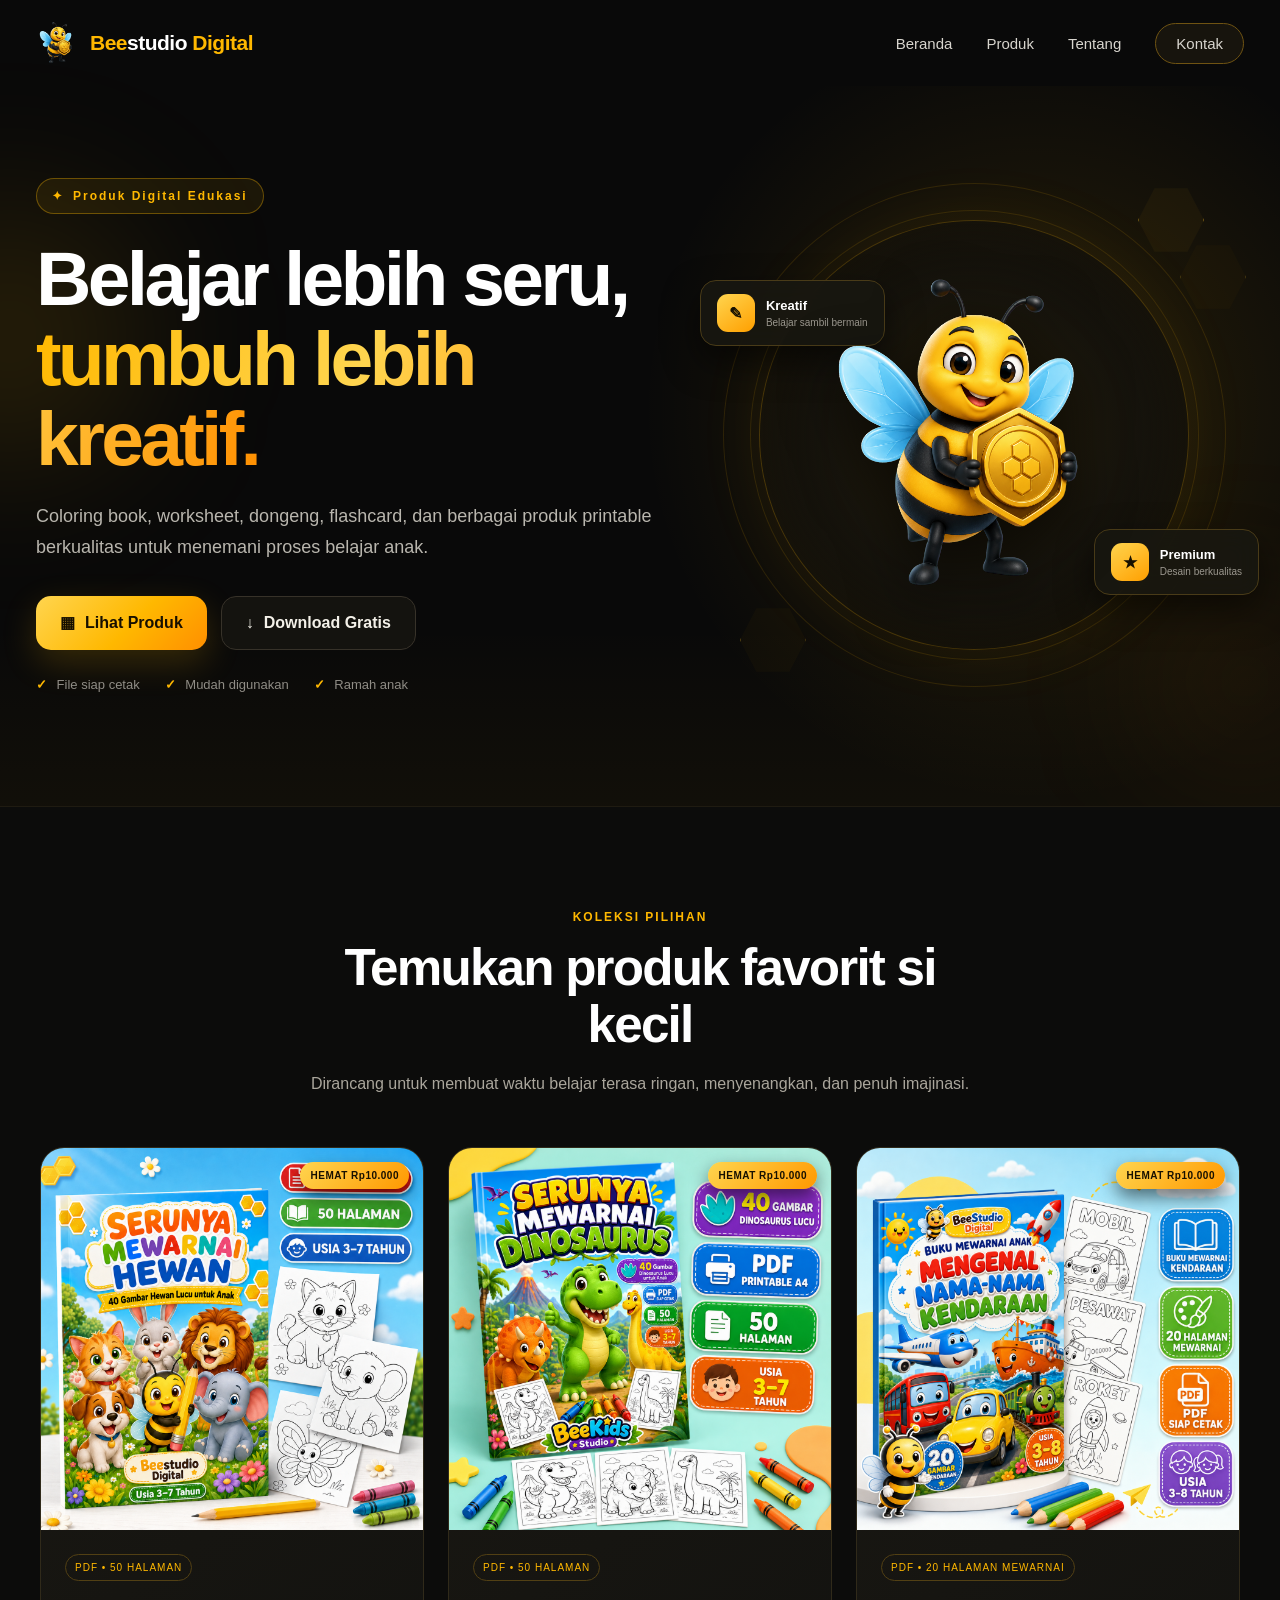
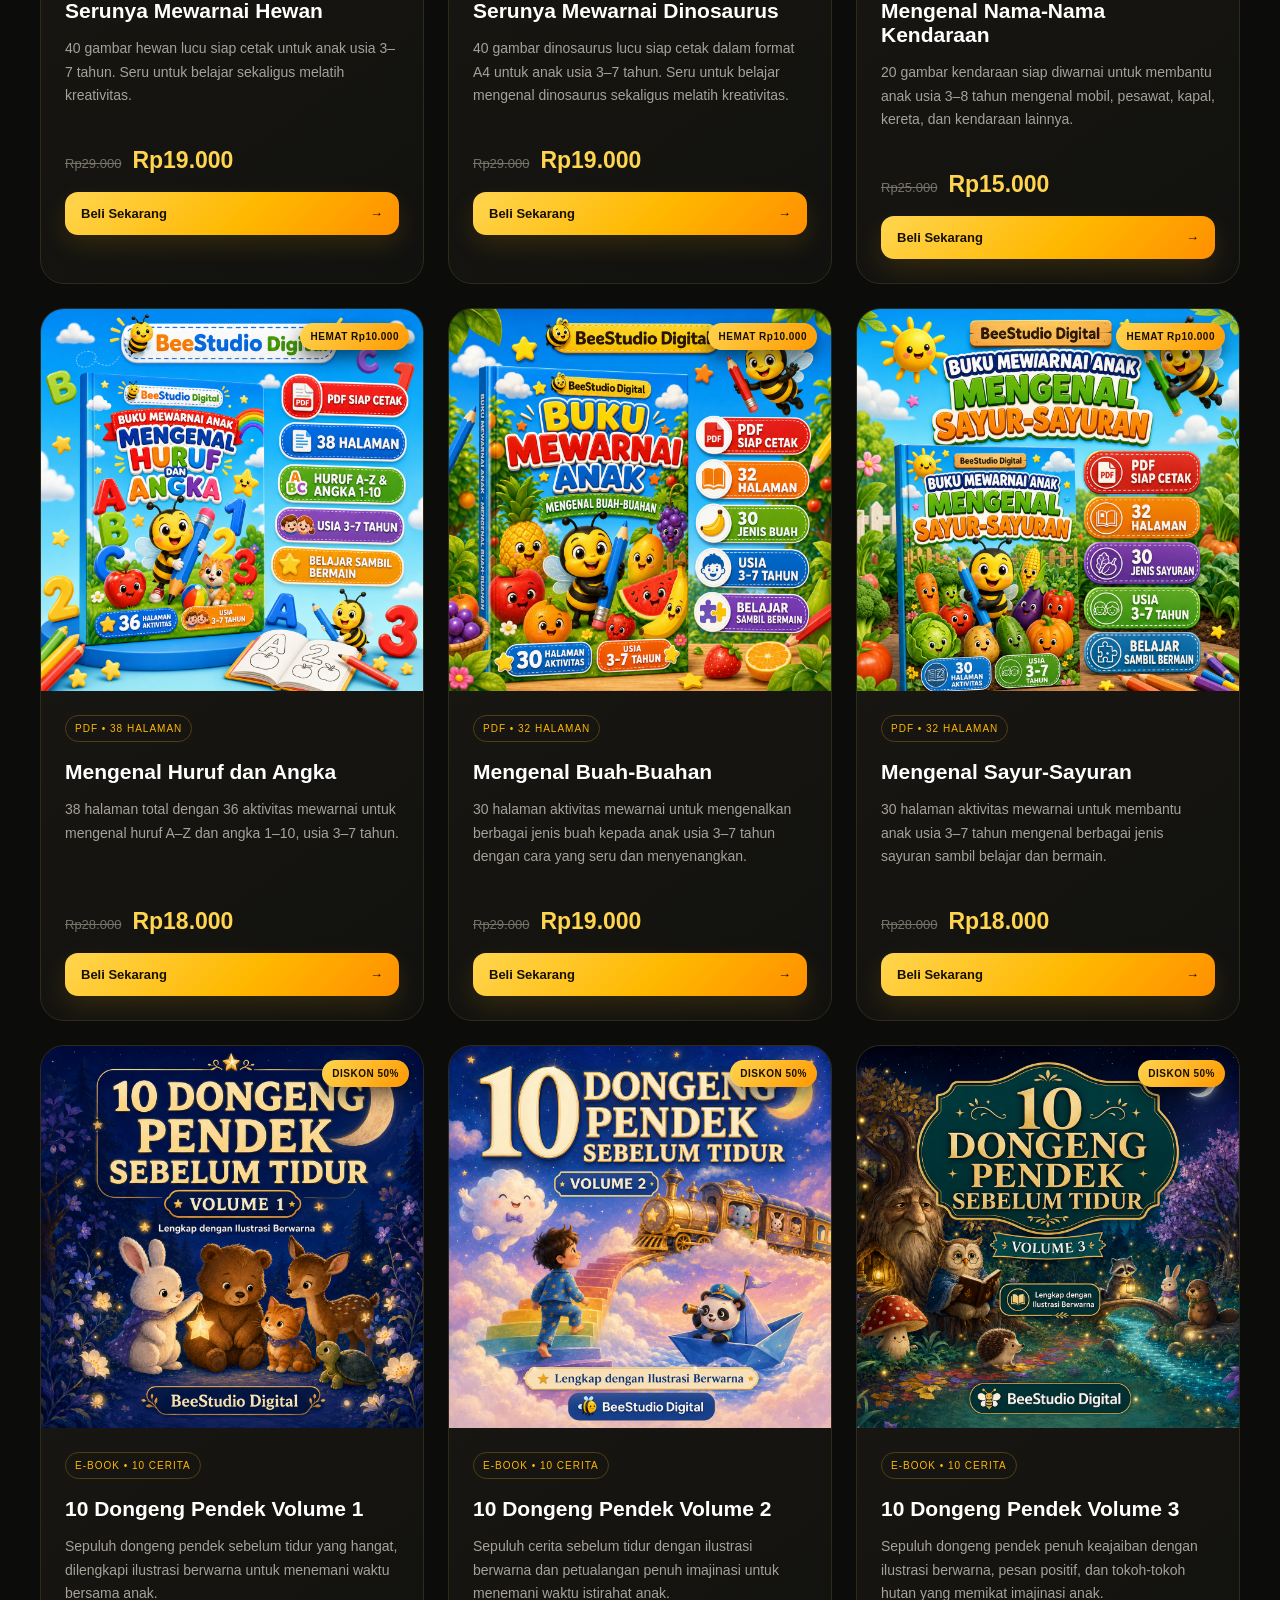
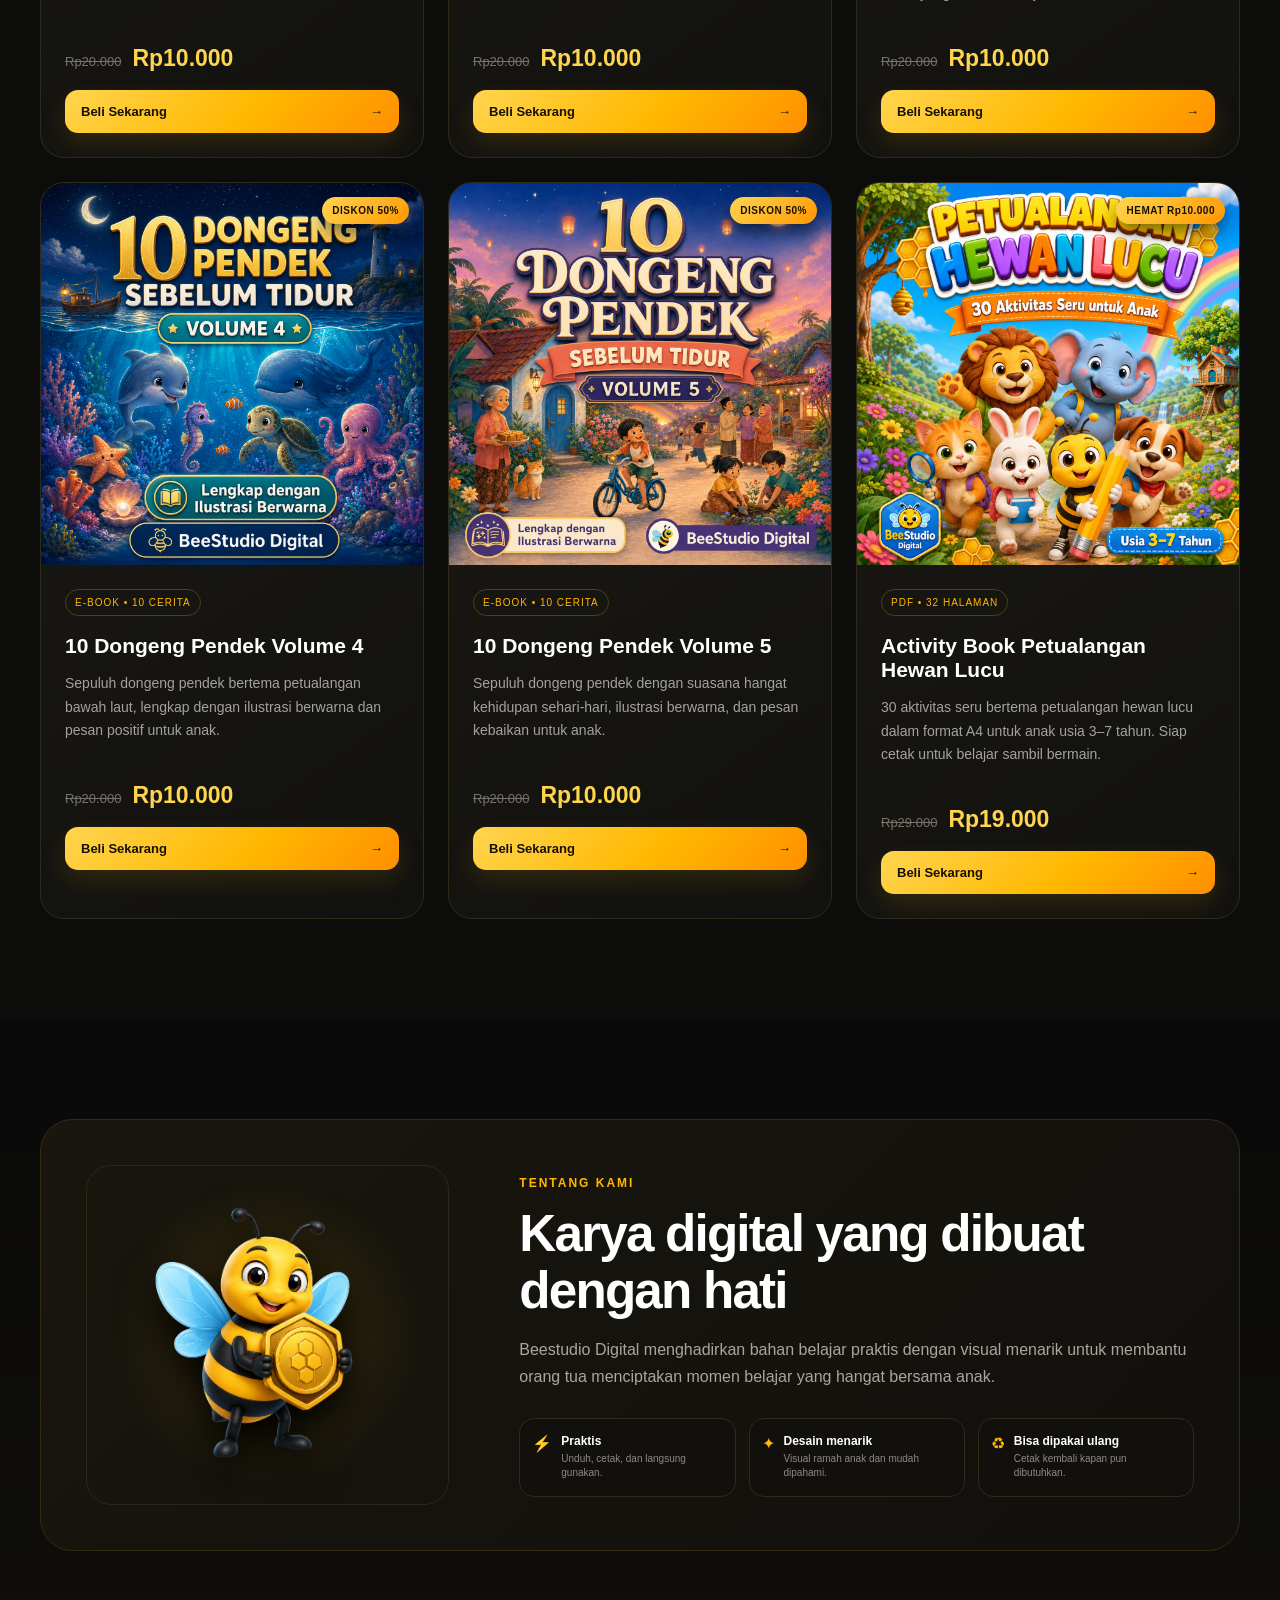
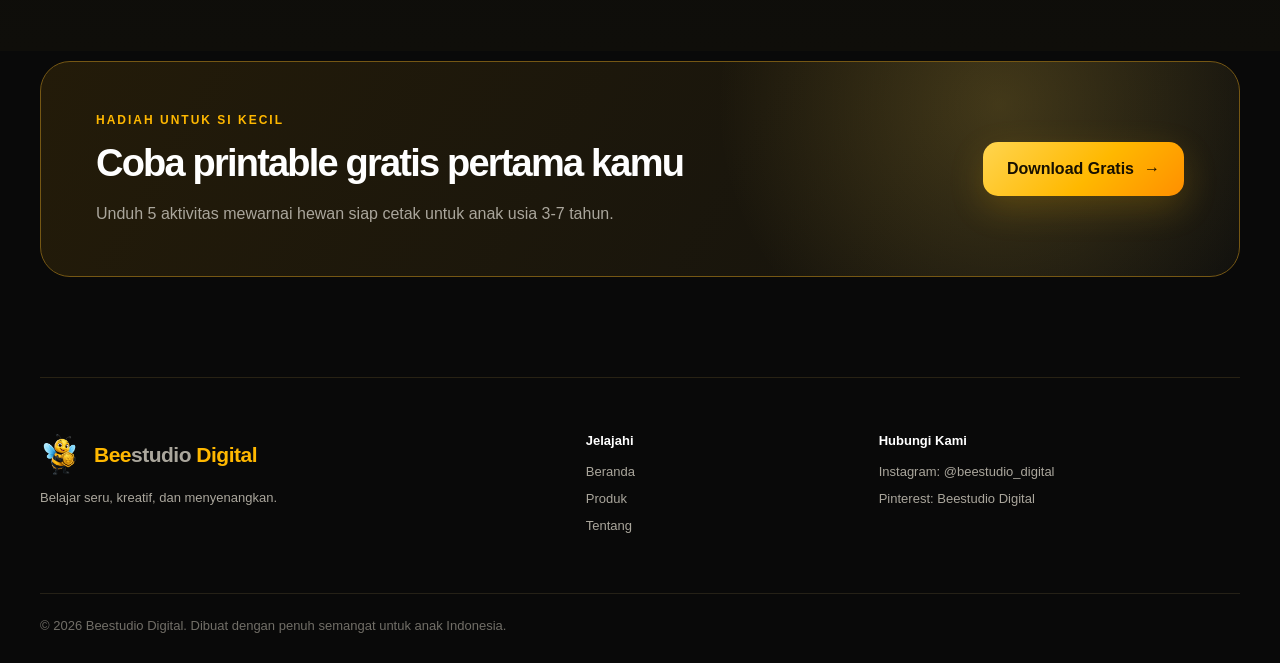
==== commit bcd3b51f: "Tambah produk Activity Book Petualangan Hewan Lucu" ====
--- a/index.html
+++ b/index.html
@@ -92,6 +92,10 @@
         <div class="product-cover"><img src="produk-dongeng-volume-5.png" alt="Cover 10 Dongeng Pendek Sebelum Tidur Volume 5"><span class="sale-badge">DISKON 50%</span></div>
         <div class="product-content"><span class="tag">E-book • 10 Cerita</span><h3>10 Dongeng Pendek Volume 5</h3><p>Sepuluh dongeng pendek dengan suasana hangat kehidupan sehari-hari, ilustrasi berwarna, dan pesan kebaikan untuk anak.</p><div class="price-row"><del>Rp20.000</del><strong>Rp10.000</strong></div><a class="buy-button" href="https://lynk.id/ahmadfauzan25/v7okrjp00vm8/checkout" target="_blank" rel="noopener noreferrer">Beli Sekarang <span>→</span></a></div>
       </article>
+      <article class="product-card">
+        <div class="product-cover"><img src="produk-activity-book-petualangan-hewan-lucu.jpg" alt="Cover Activity Book Petualangan Hewan Lucu"><span class="sale-badge">HEMAT Rp10.000</span></div>
+        <div class="product-content"><span class="tag">PDF • 32 Halaman</span><h3>Activity Book Petualangan Hewan Lucu</h3><p>30 aktivitas seru bertema petualangan hewan lucu dalam format A4 untuk anak usia 3–7 tahun. Siap cetak untuk belajar sambil bermain.</p><div class="price-row"><del>Rp29.000</del><strong>Rp19.000</strong></div><a class="buy-button" href="http://lynk.id/ahmadfauzan25/nkmr0n58lz2w/checkout" target="_blank" rel="noopener noreferrer">Beli Sekarang <span>→</span></a></div>
+      </article>
     </div>
   </section>
   <section class="section about" id="tentang"><div class="about-panel">
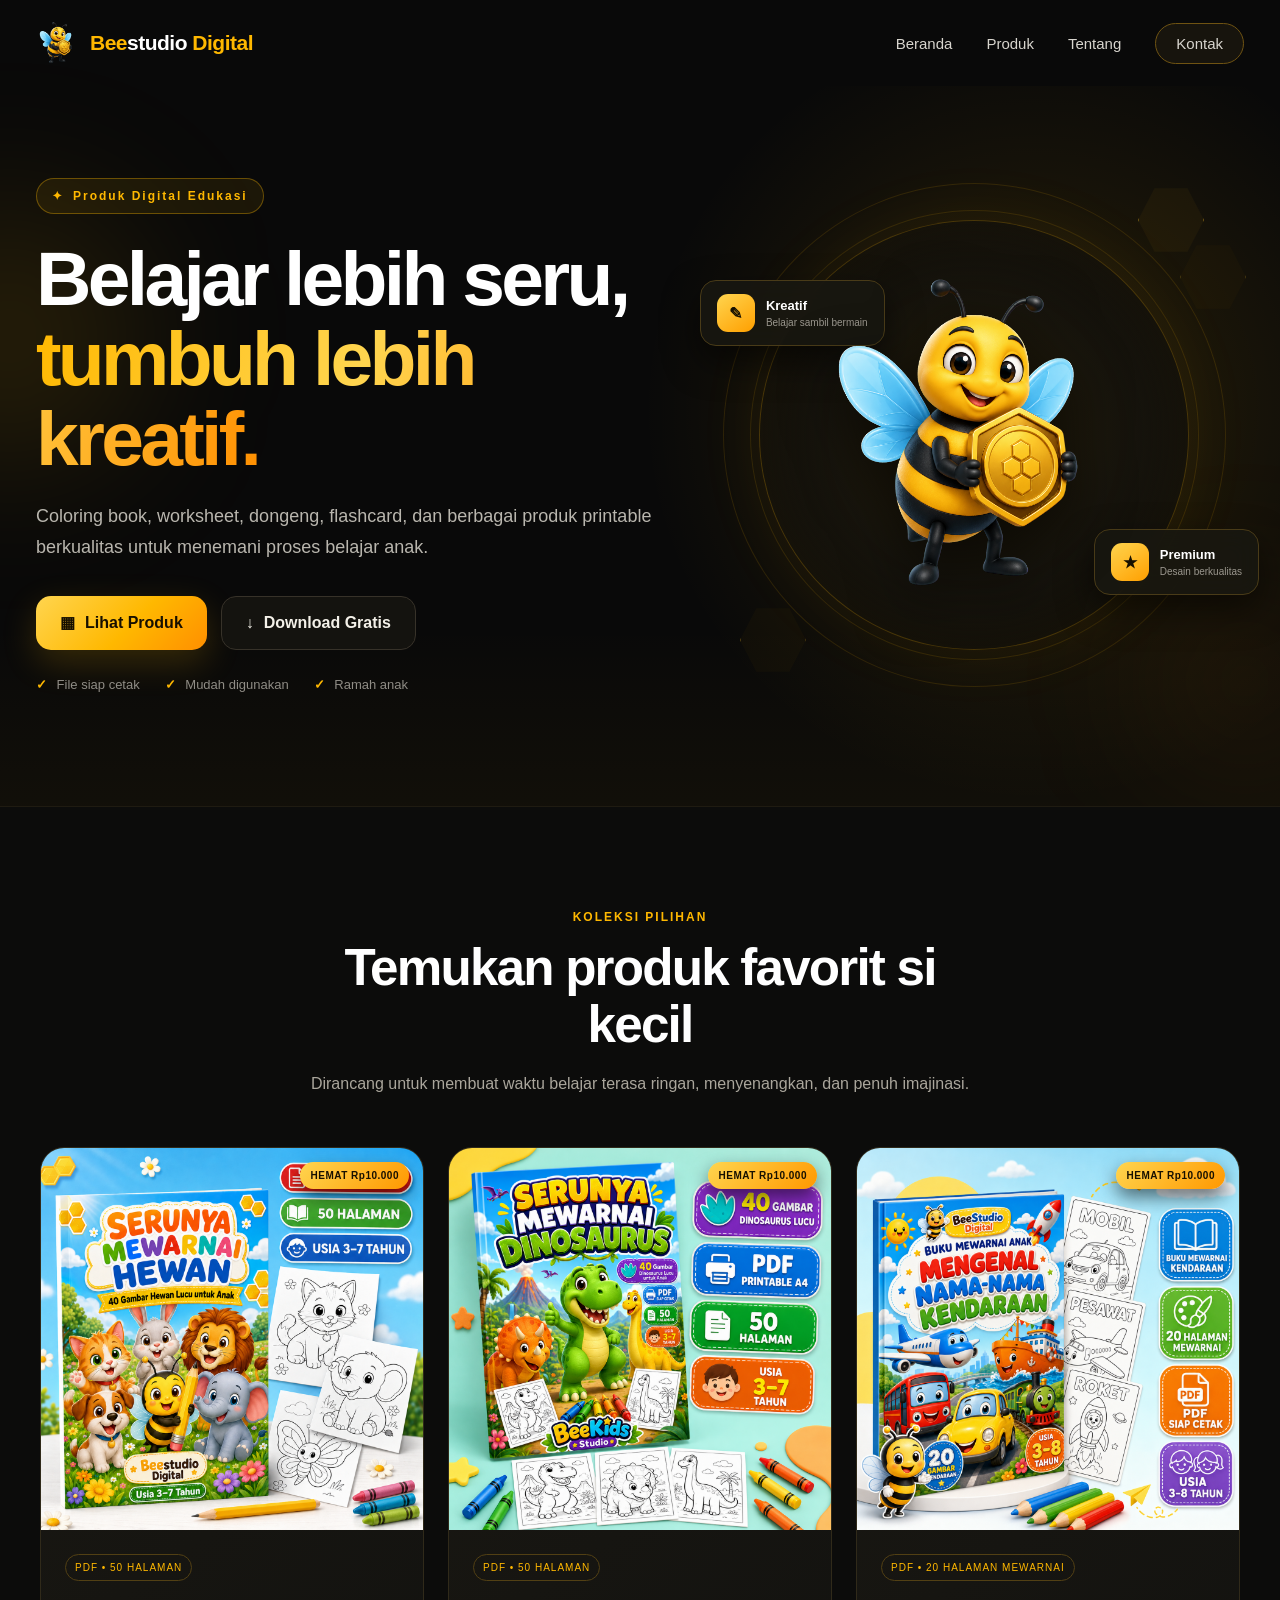
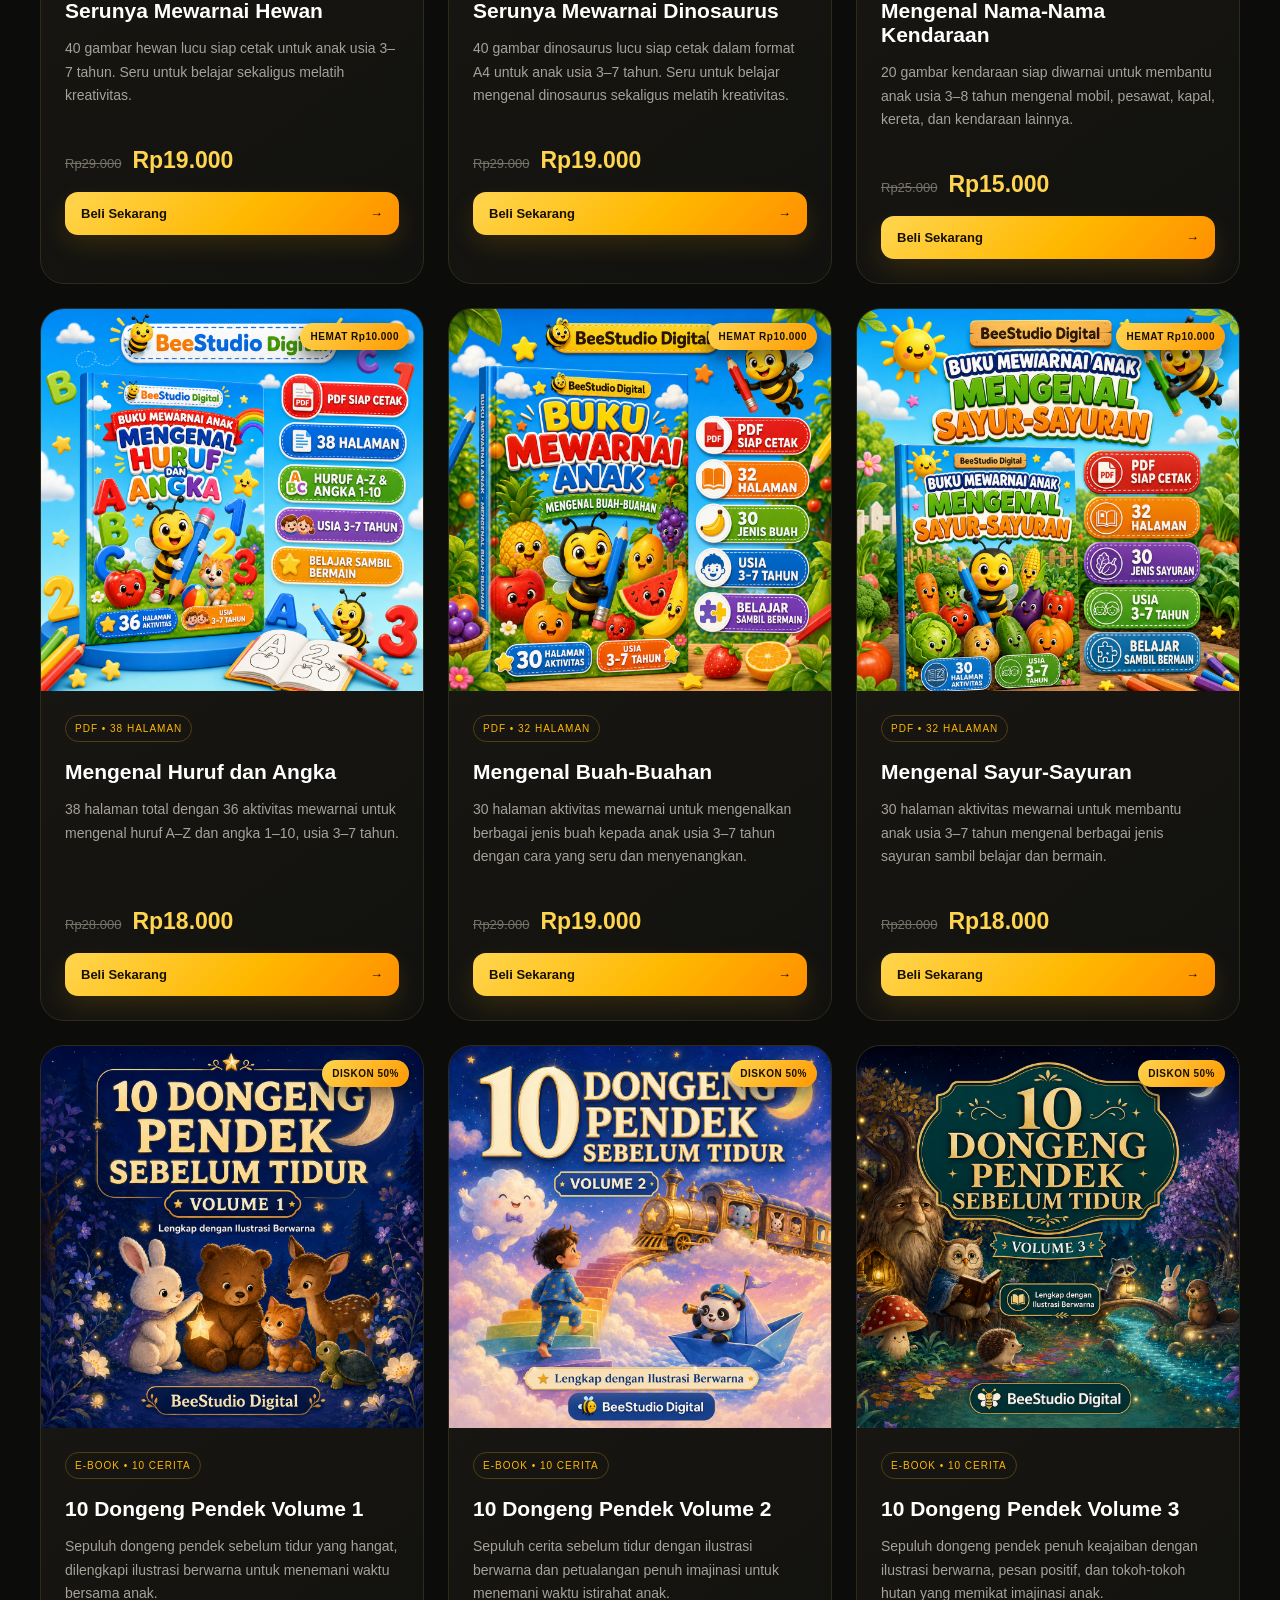
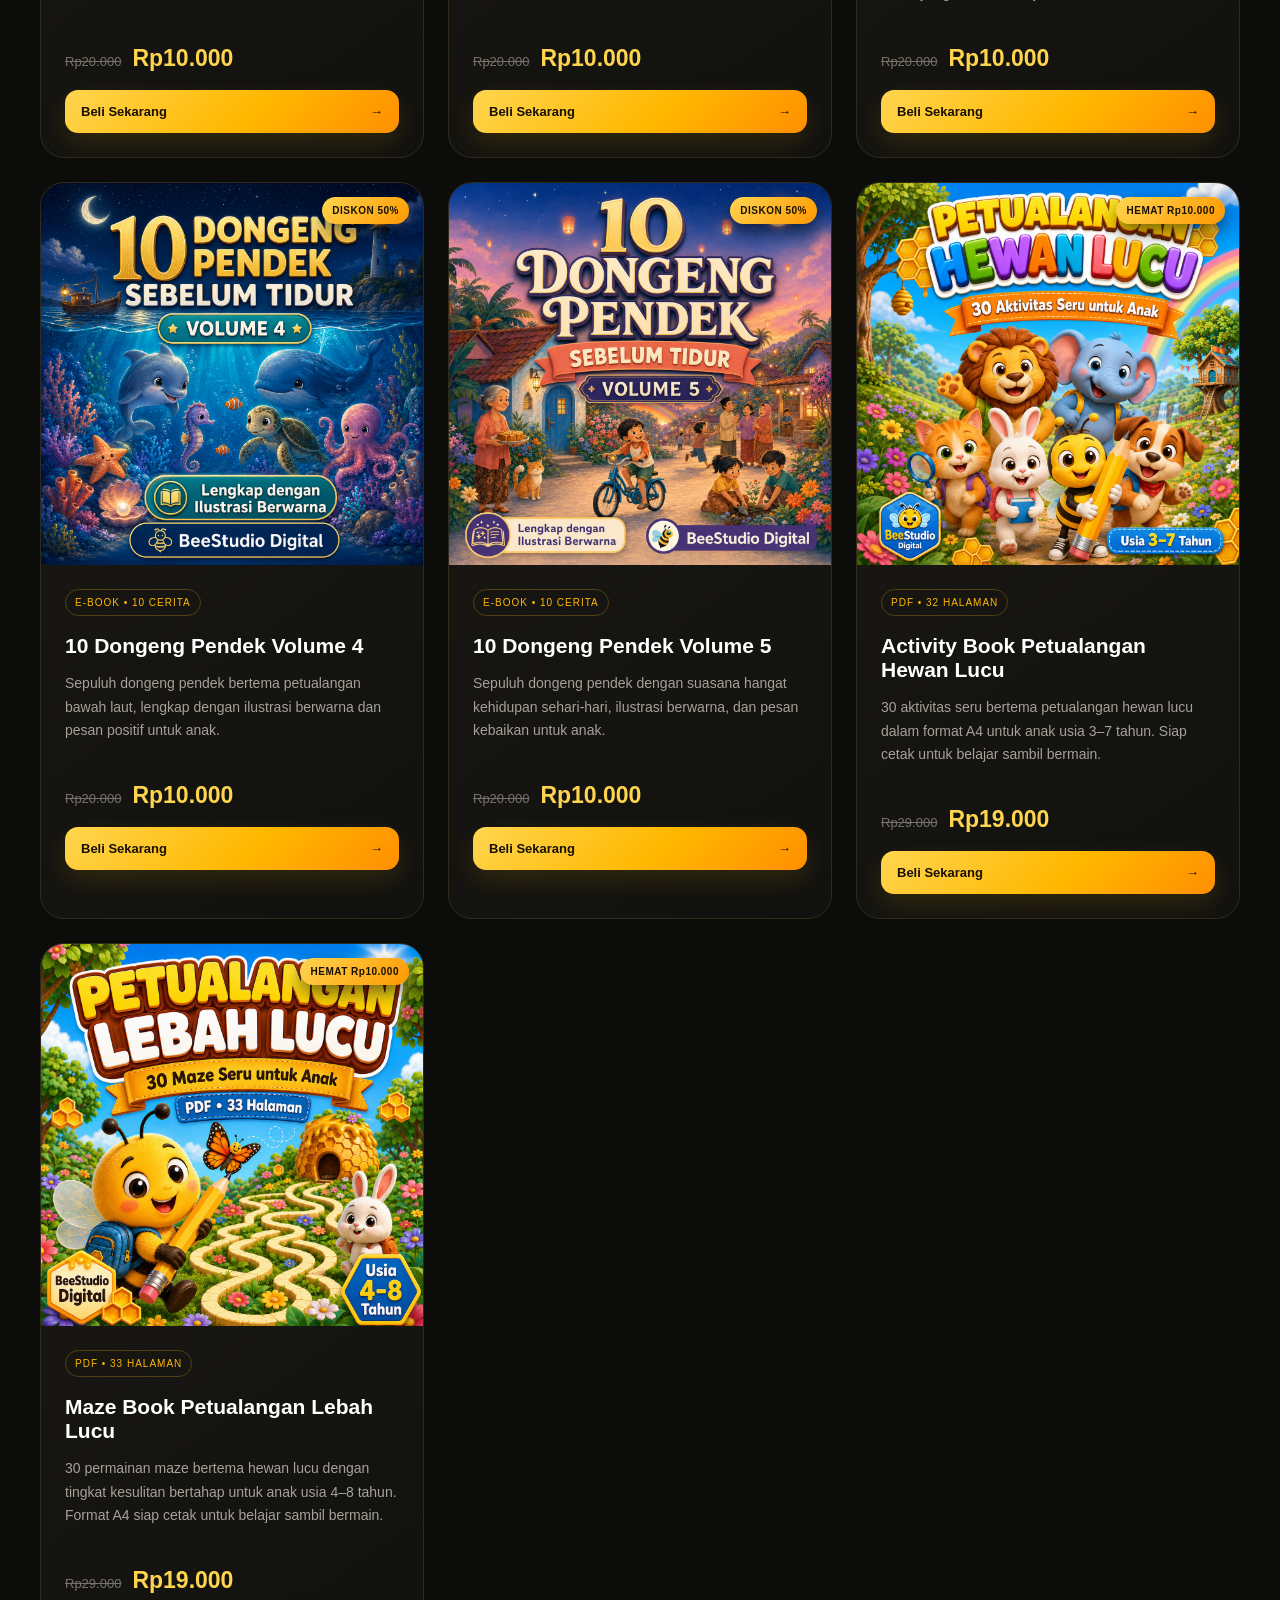
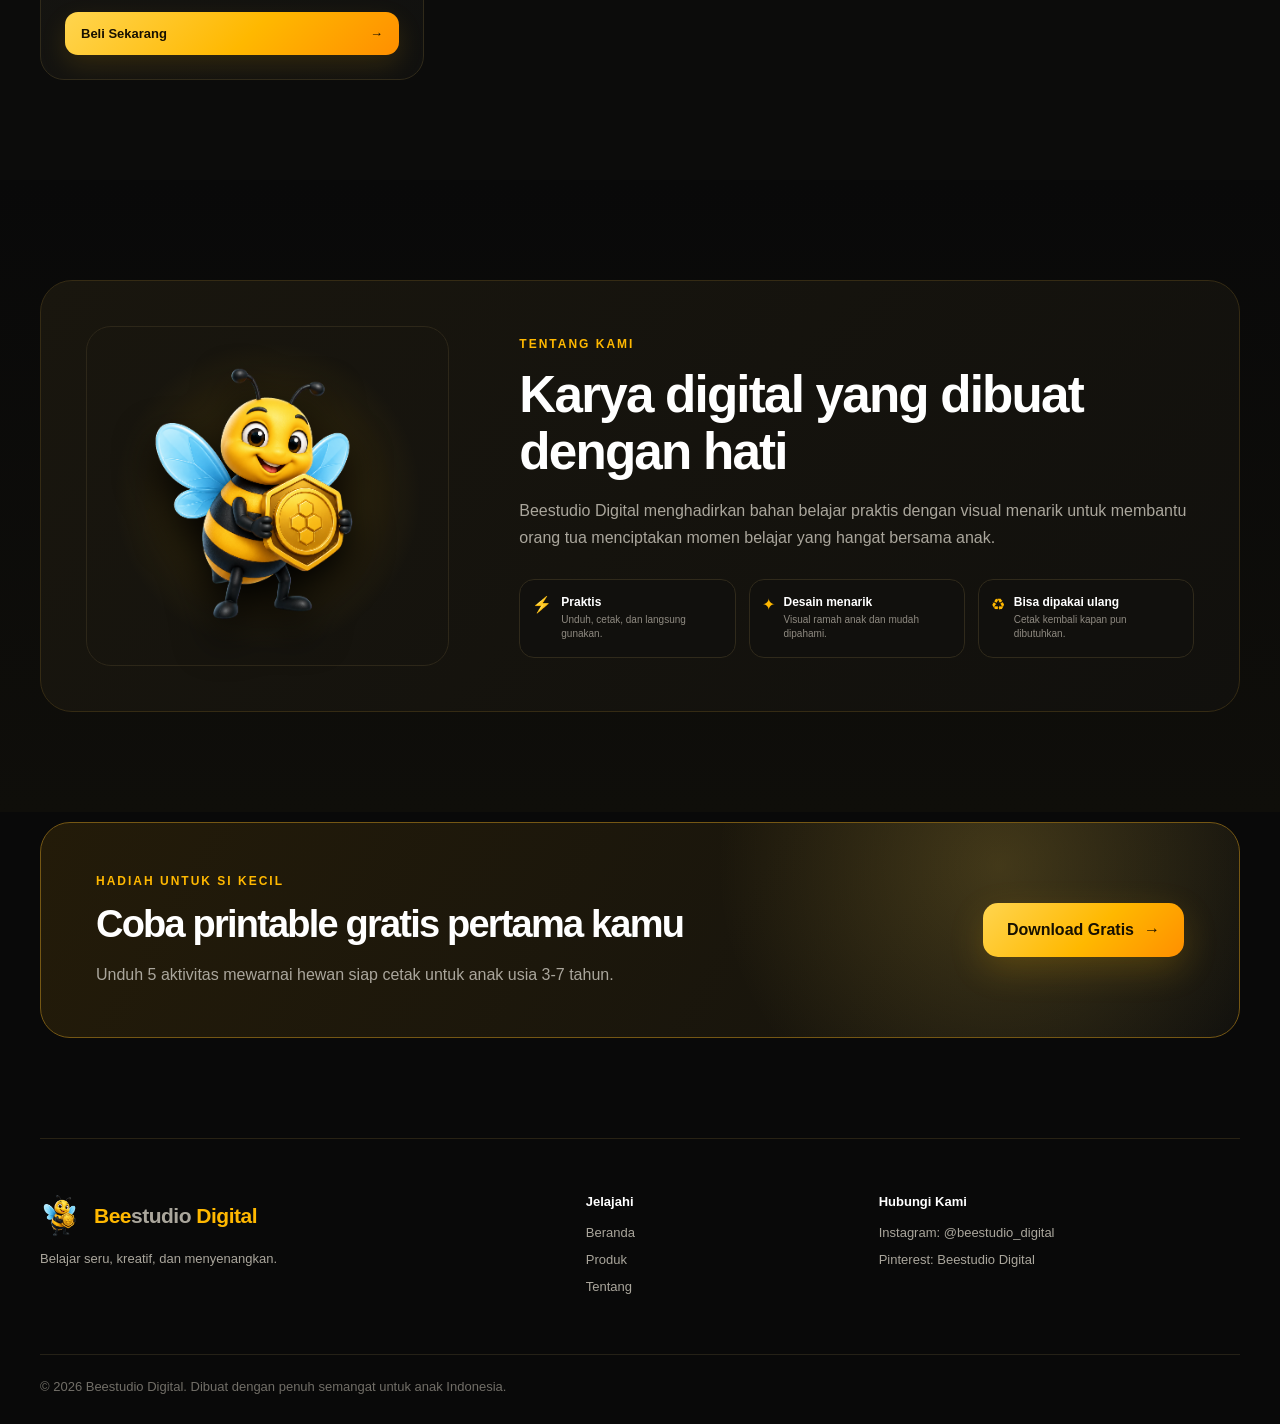
==== commit 4b0ed19c: "Tambah produk Maze Book Petualangan Lebah Lucu" ====
--- a/index.html
+++ b/index.html
@@ -96,6 +96,10 @@
         <div class="product-cover"><img src="produk-activity-book-petualangan-hewan-lucu.jpg" alt="Cover Activity Book Petualangan Hewan Lucu"><span class="sale-badge">HEMAT Rp10.000</span></div>
         <div class="product-content"><span class="tag">PDF • 32 Halaman</span><h3>Activity Book Petualangan Hewan Lucu</h3><p>30 aktivitas seru bertema petualangan hewan lucu dalam format A4 untuk anak usia 3–7 tahun. Siap cetak untuk belajar sambil bermain.</p><div class="price-row"><del>Rp29.000</del><strong>Rp19.000</strong></div><a class="buy-button" href="http://lynk.id/ahmadfauzan25/nkmr0n58lz2w/checkout" target="_blank" rel="noopener noreferrer">Beli Sekarang <span>→</span></a></div>
       </article>
+      <article class="product-card">
+        <div class="product-cover"><img src="produk-maze-book-petualangan-lebah-lucu.jpg" alt="Cover Maze Book Petualangan Lebah Lucu"><span class="sale-badge">HEMAT Rp10.000</span></div>
+        <div class="product-content"><span class="tag">PDF • 33 Halaman</span><h3>Maze Book Petualangan Lebah Lucu</h3><p>30 permainan maze bertema hewan lucu dengan tingkat kesulitan bertahap untuk anak usia 4–8 tahun. Format A4 siap cetak untuk belajar sambil bermain.</p><div class="price-row"><del>Rp29.000</del><strong>Rp19.000</strong></div><a class="buy-button" href="http://lynk.id/ahmadfauzan25/w3elpek1v9jz/checkout" target="_blank" rel="noopener noreferrer">Beli Sekarang <span>→</span></a></div>
+      </article>
     </div>
   </section>
   <section class="section about" id="tentang"><div class="about-panel">
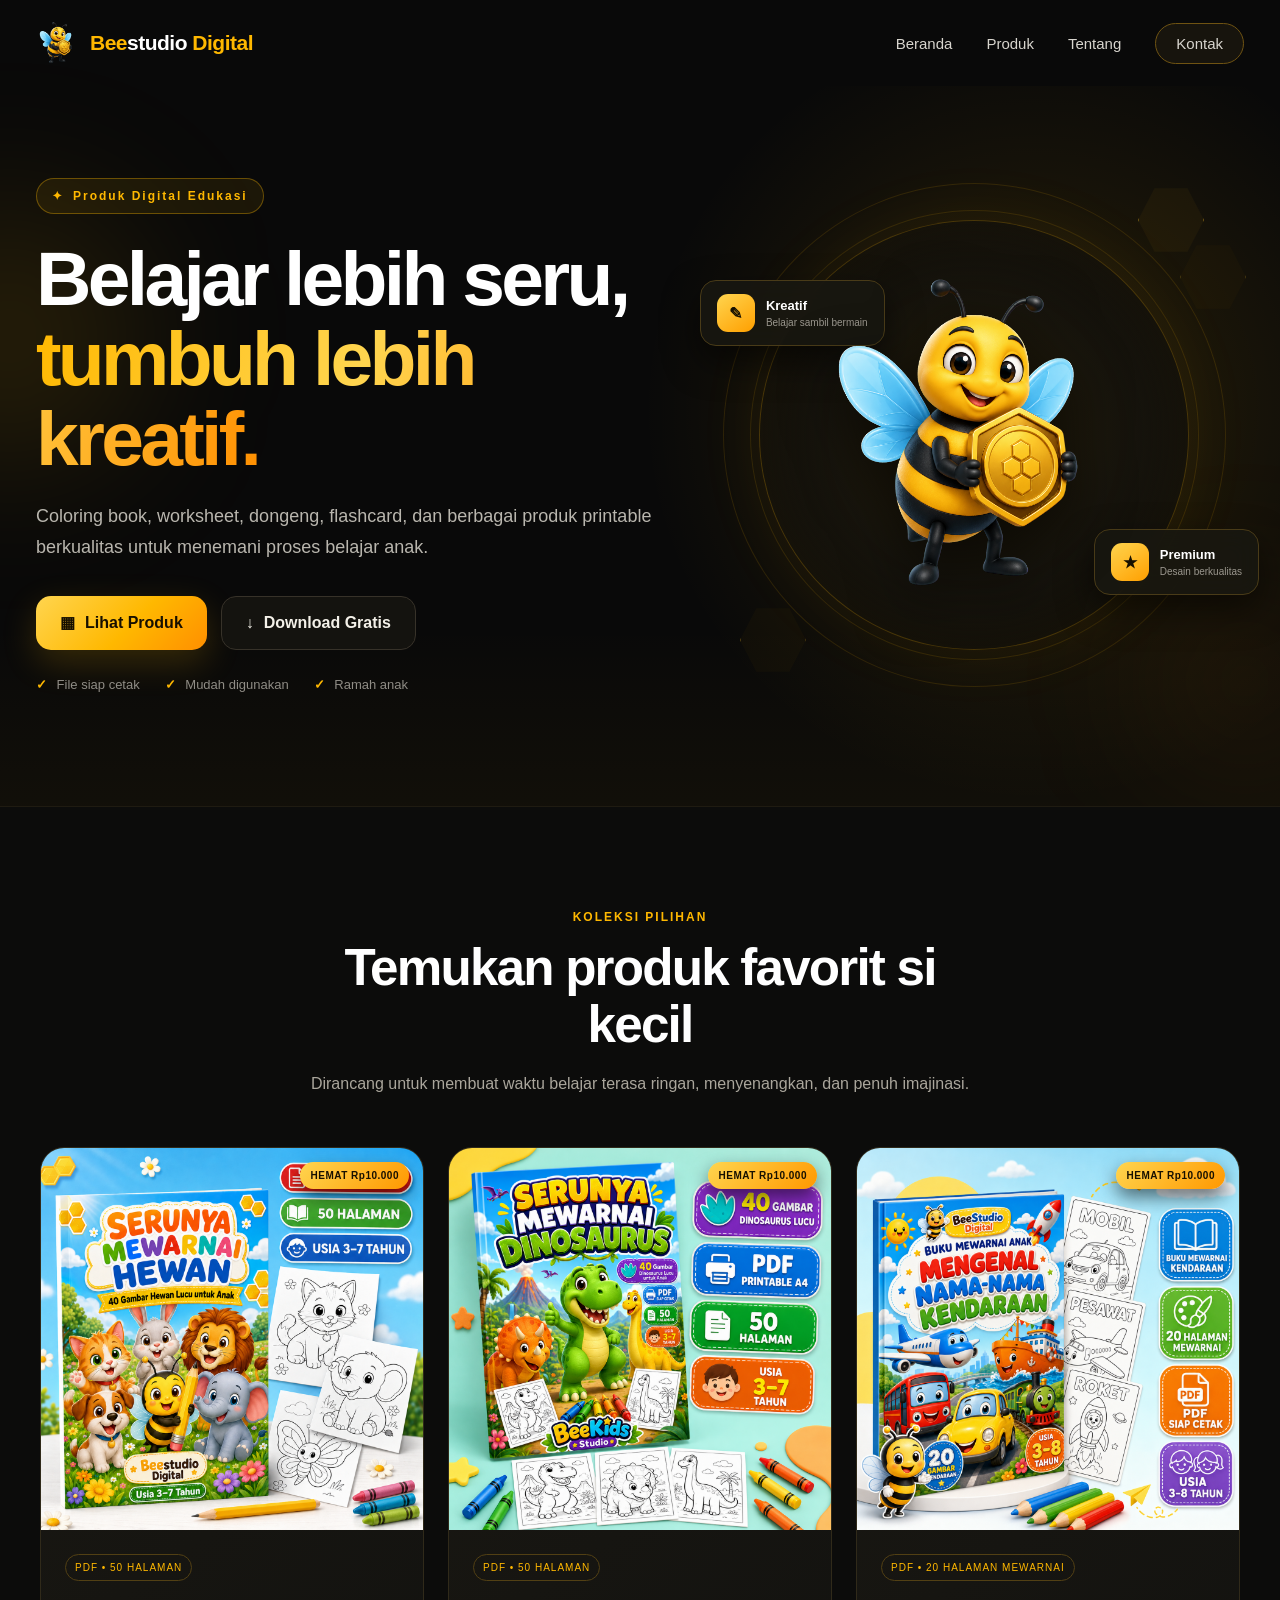
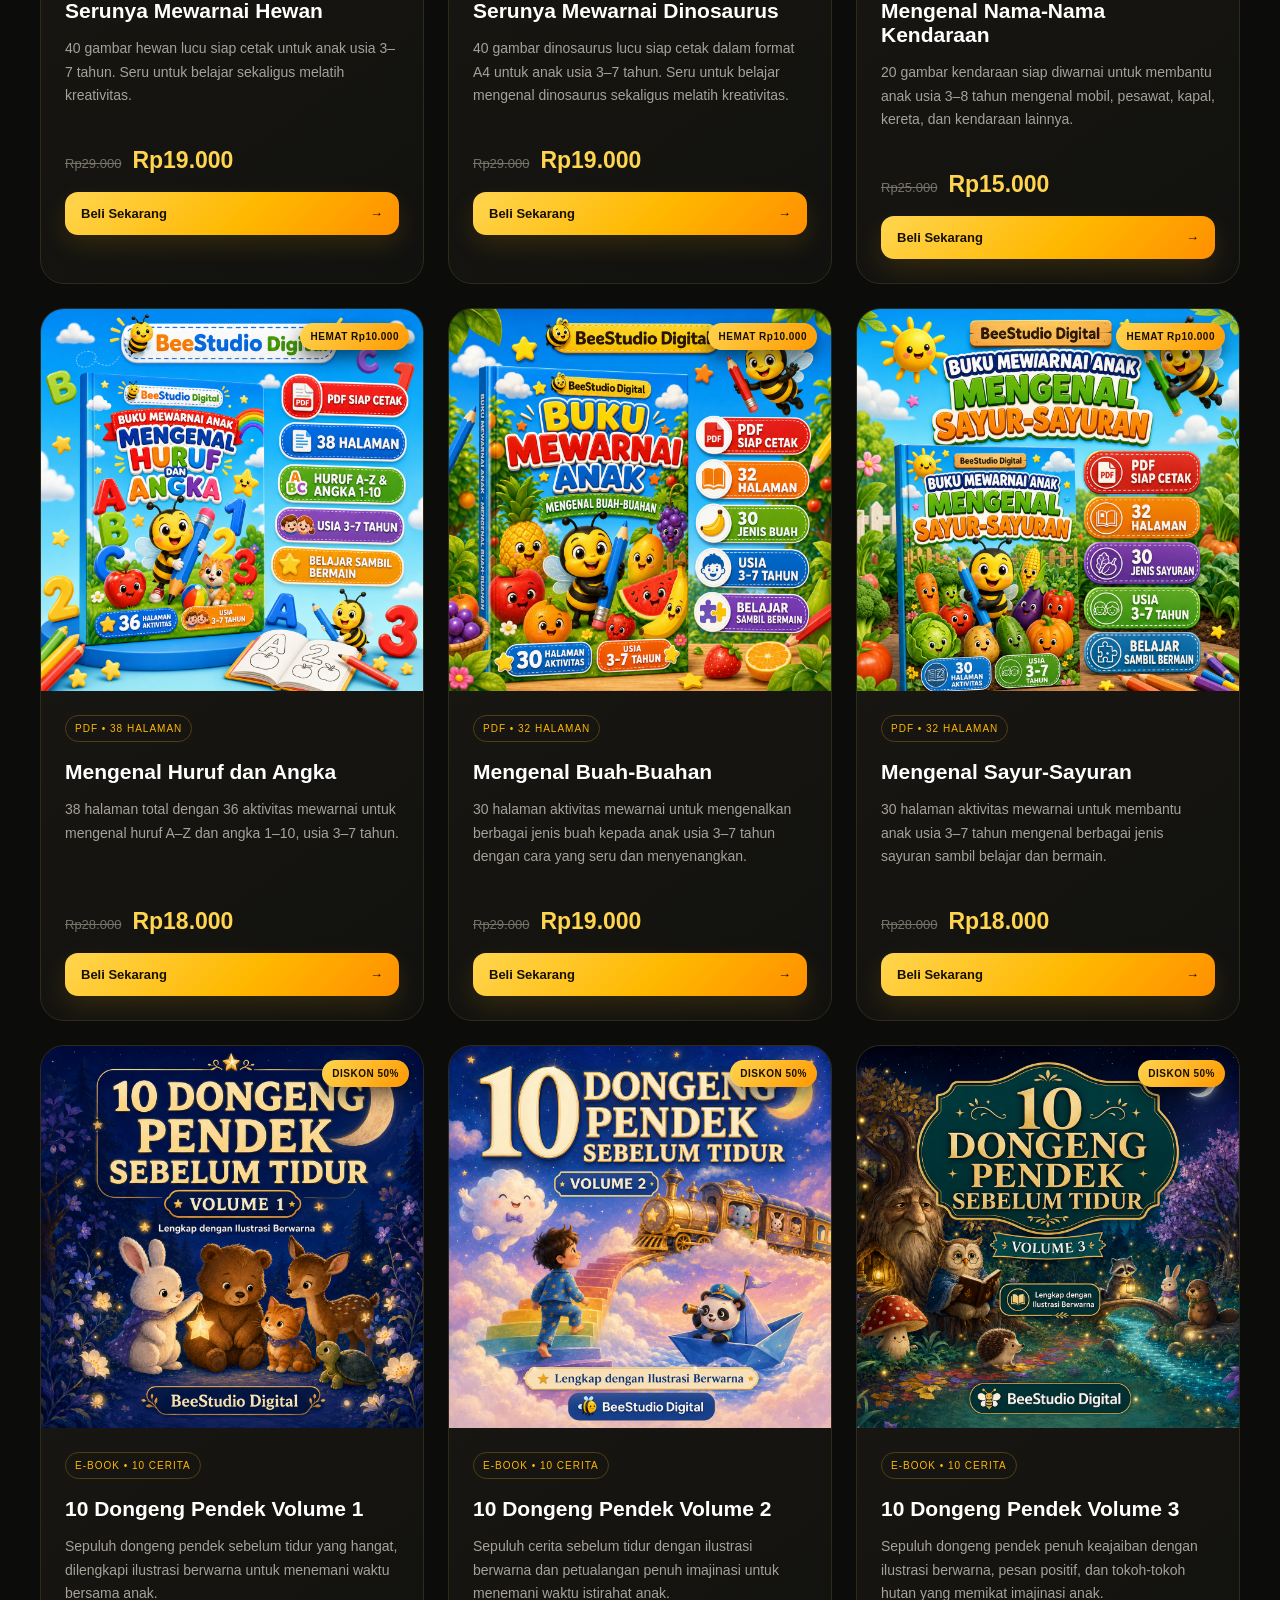
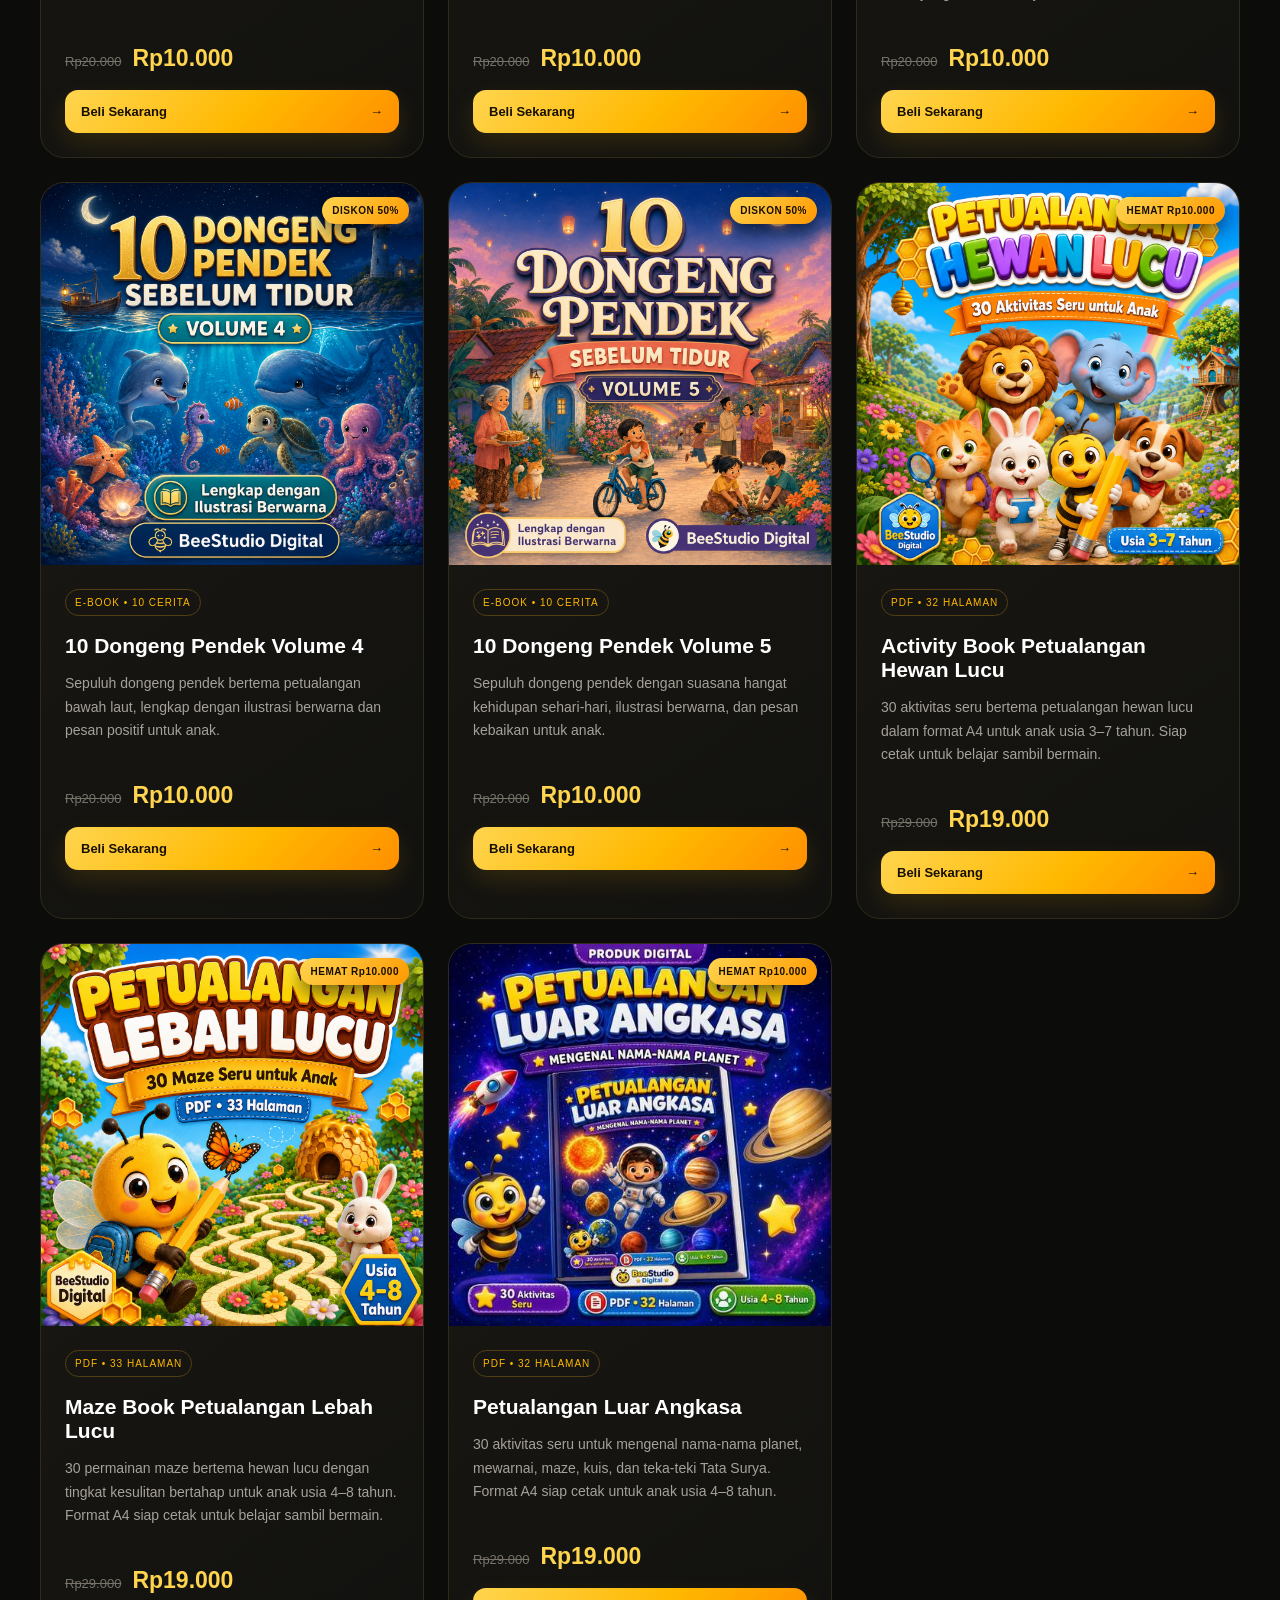
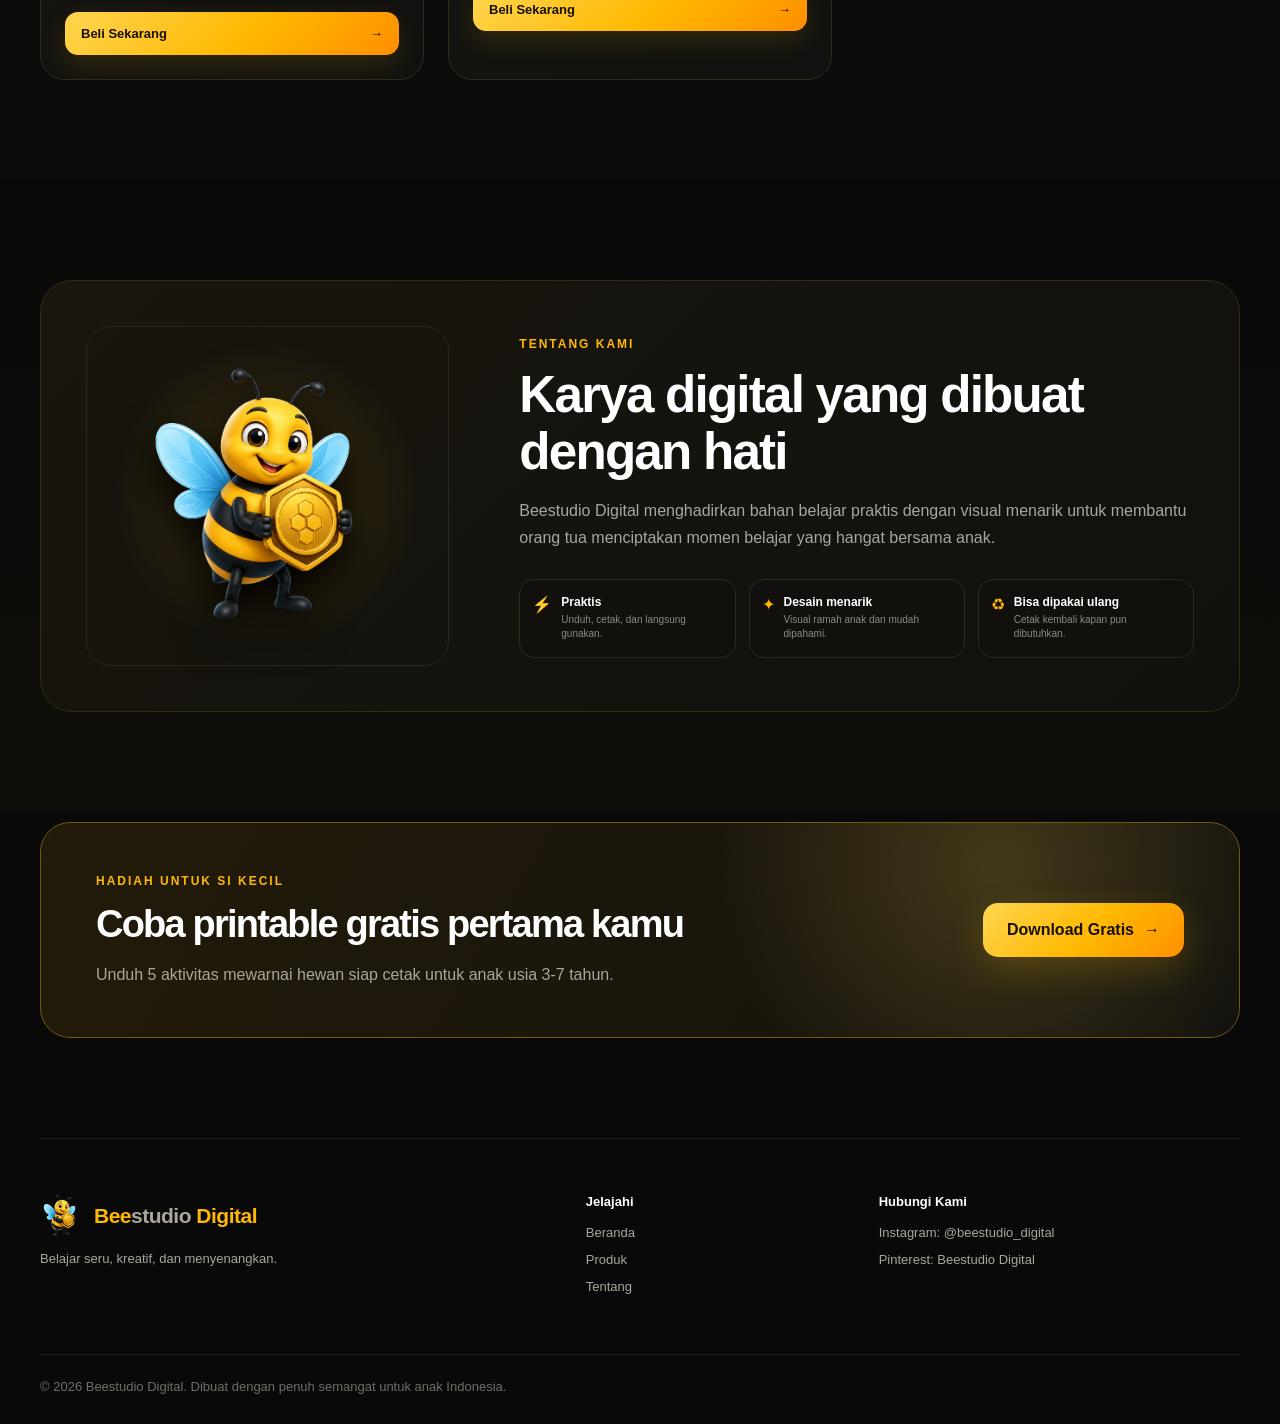
==== commit 4becc083: "Tambah produk Petualangan Luar Angkasa" ====
--- a/index.html
+++ b/index.html
@@ -100,6 +100,10 @@
         <div class="product-cover"><img src="produk-maze-book-petualangan-lebah-lucu.jpg" alt="Cover Maze Book Petualangan Lebah Lucu"><span class="sale-badge">HEMAT Rp10.000</span></div>
         <div class="product-content"><span class="tag">PDF • 33 Halaman</span><h3>Maze Book Petualangan Lebah Lucu</h3><p>30 permainan maze bertema hewan lucu dengan tingkat kesulitan bertahap untuk anak usia 4–8 tahun. Format A4 siap cetak untuk belajar sambil bermain.</p><div class="price-row"><del>Rp29.000</del><strong>Rp19.000</strong></div><a class="buy-button" href="http://lynk.id/ahmadfauzan25/w3elpek1v9jz/checkout" target="_blank" rel="noopener noreferrer">Beli Sekarang <span>→</span></a></div>
       </article>
+      <article class="product-card">
+        <div class="product-cover"><img src="produk-petualangan-luar-angkasa.jpg" alt="Cover Activity Book Petualangan Luar Angkasa Mengenal Nama-Nama Planet"><span class="sale-badge">HEMAT Rp10.000</span></div>
+        <div class="product-content"><span class="tag">PDF • 32 Halaman</span><h3>Petualangan Luar Angkasa</h3><p>30 aktivitas seru untuk mengenal nama-nama planet, mewarnai, maze, kuis, dan teka-teki Tata Surya. Format A4 siap cetak untuk anak usia 4–8 tahun.</p><div class="price-row"><del>Rp29.000</del><strong>Rp19.000</strong></div><a class="buy-button" href="https://lynk.id/ahmadfauzan25/q1egnz6zxgxo/checkout" target="_blank" rel="noopener noreferrer">Beli Sekarang <span>→</span></a></div>
+      </article>
     </div>
   </section>
   <section class="section about" id="tentang"><div class="about-panel">
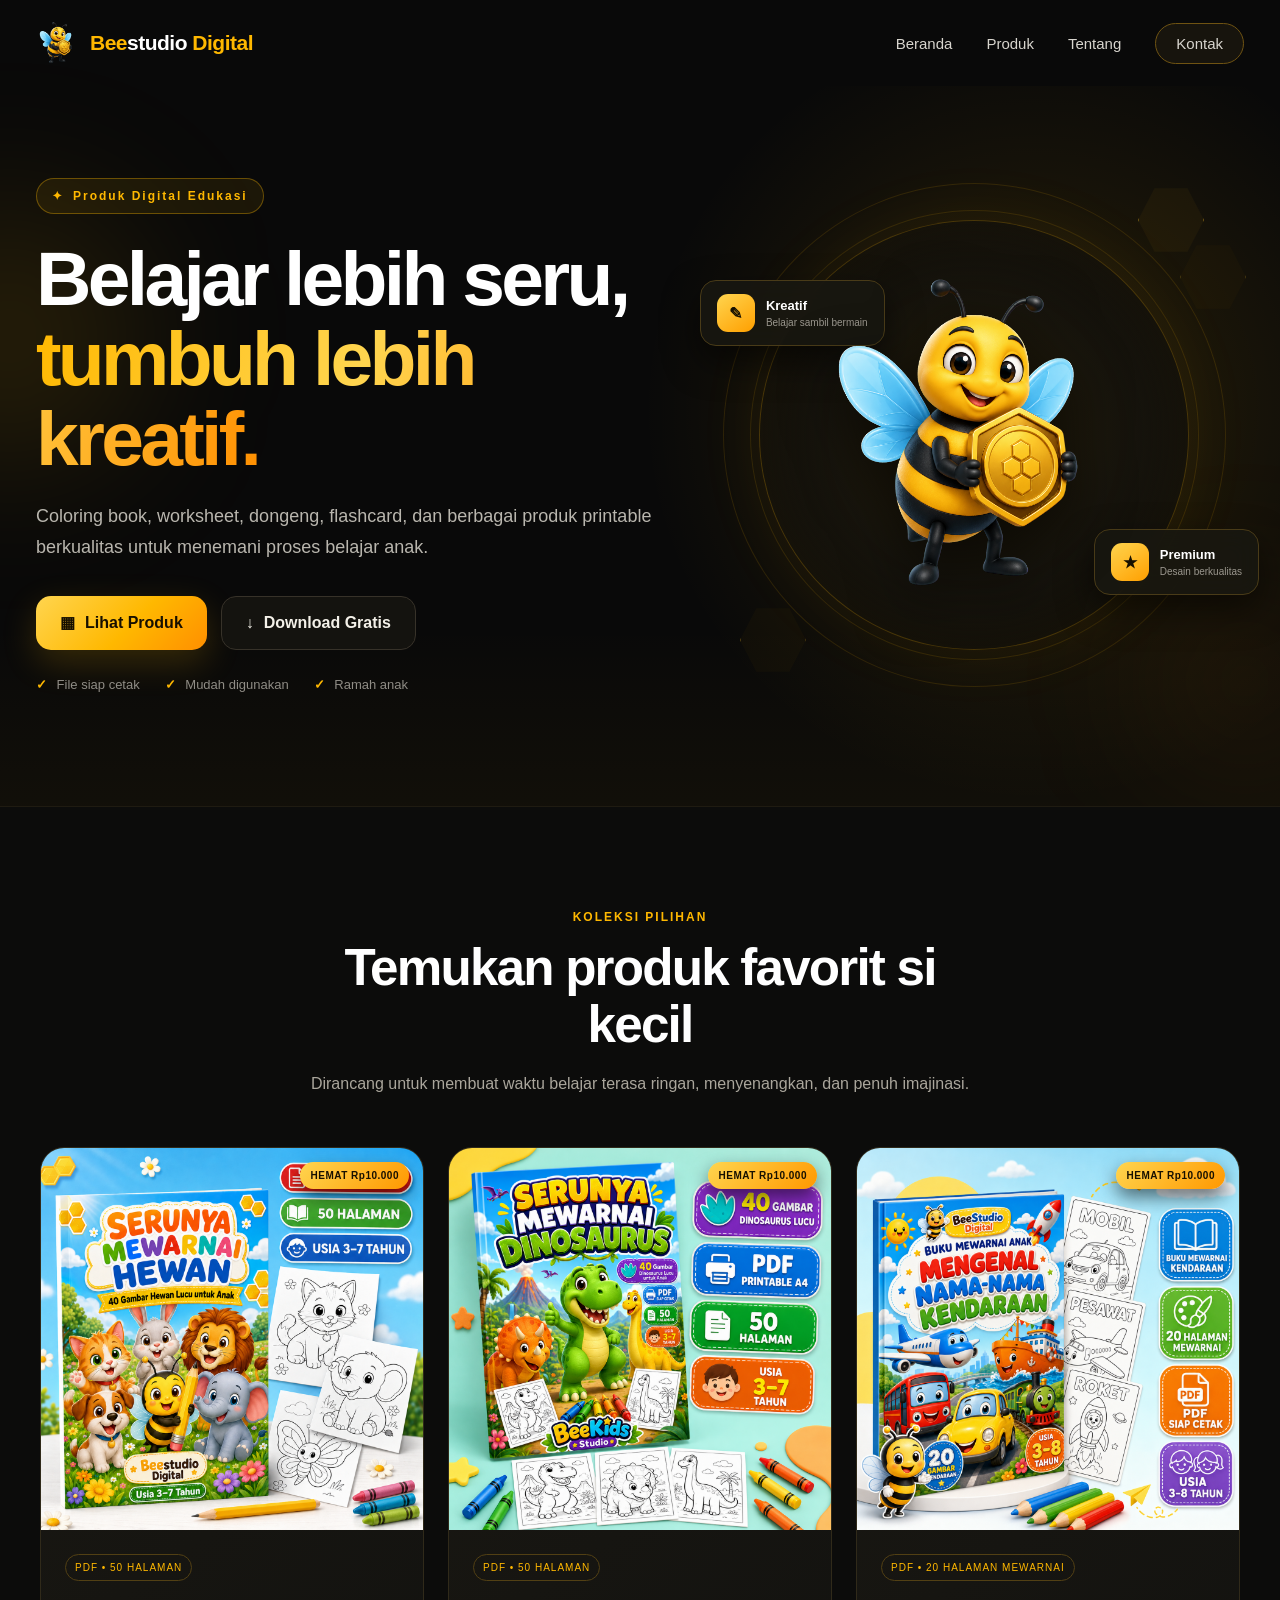
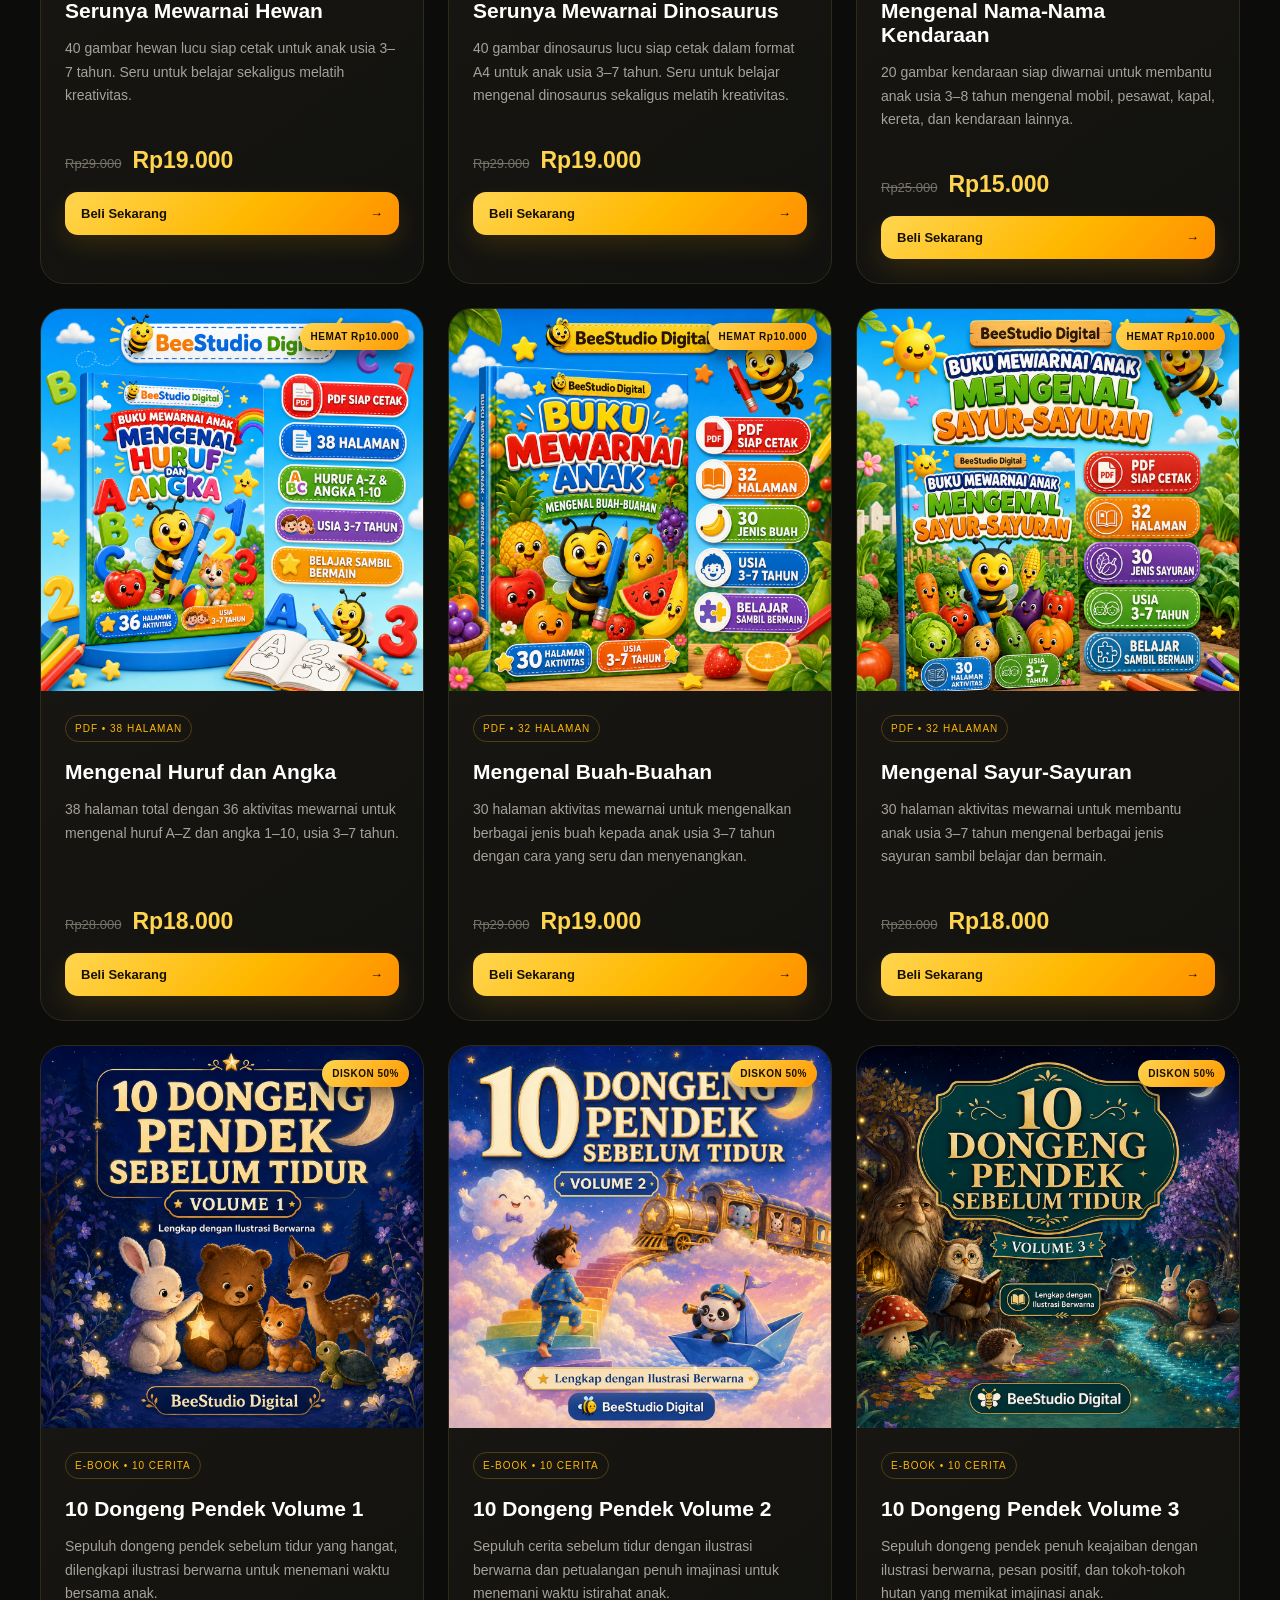
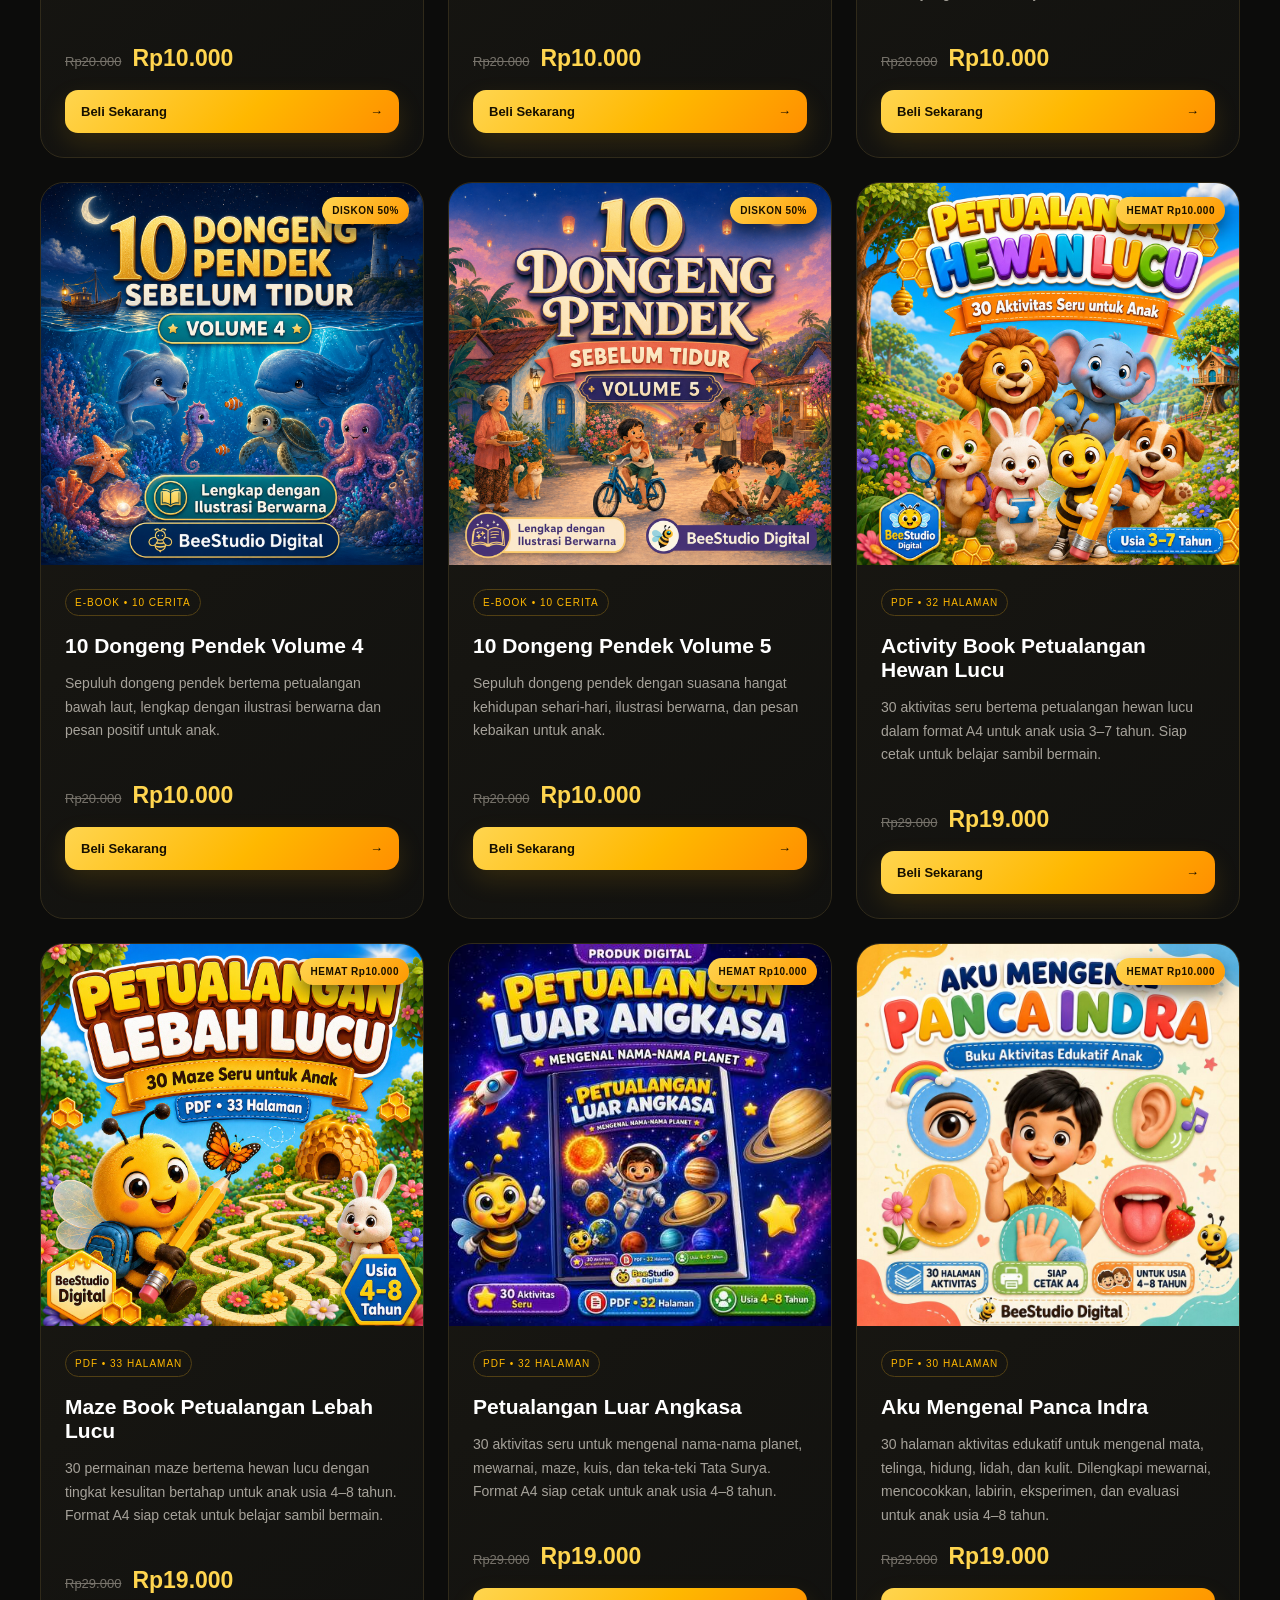
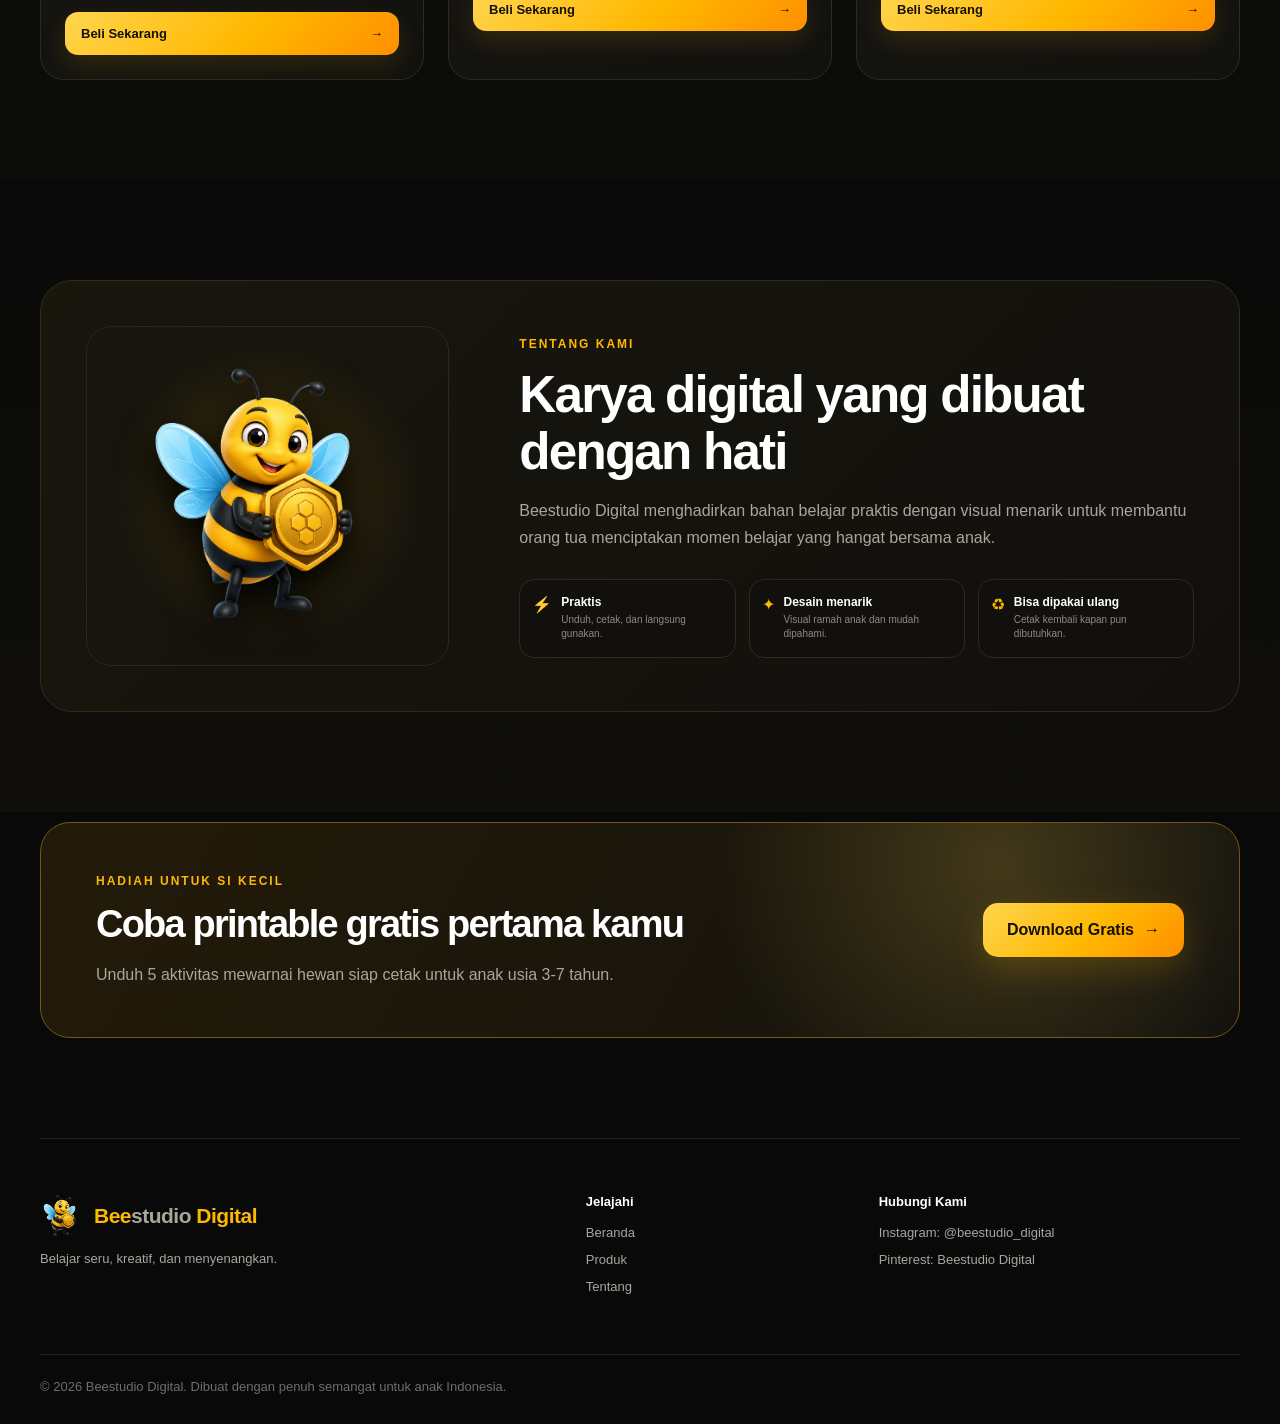
==== commit 04510692: "Tambah produk Aku Mengenal Panca Indra" ====
--- a/index.html
+++ b/index.html
@@ -104,6 +104,10 @@
         <div class="product-cover"><img src="produk-petualangan-luar-angkasa.jpg" alt="Cover Activity Book Petualangan Luar Angkasa Mengenal Nama-Nama Planet"><span class="sale-badge">HEMAT Rp10.000</span></div>
         <div class="product-content"><span class="tag">PDF • 32 Halaman</span><h3>Petualangan Luar Angkasa</h3><p>30 aktivitas seru untuk mengenal nama-nama planet, mewarnai, maze, kuis, dan teka-teki Tata Surya. Format A4 siap cetak untuk anak usia 4–8 tahun.</p><div class="price-row"><del>Rp29.000</del><strong>Rp19.000</strong></div><a class="buy-button" href="https://lynk.id/ahmadfauzan25/q1egnz6zxgxo/checkout" target="_blank" rel="noopener noreferrer">Beli Sekarang <span>→</span></a></div>
       </article>
+      <article class="product-card">
+        <div class="product-cover"><img src="produk-panca-indra.jpg" alt="Cover Buku Aktivitas Aku Mengenal Panca Indra"><span class="sale-badge">HEMAT Rp10.000</span></div>
+        <div class="product-content"><span class="tag">PDF • 30 Halaman</span><h3>Aku Mengenal Panca Indra</h3><p>30 halaman aktivitas edukatif untuk mengenal mata, telinga, hidung, lidah, dan kulit. Dilengkapi mewarnai, mencocokkan, labirin, eksperimen, dan evaluasi untuk anak usia 4–8 tahun.</p><div class="price-row"><del>Rp29.000</del><strong>Rp19.000</strong></div><a class="buy-button" href="https://lynk.id/ahmadfauzan25/81lmz8jj19my/checkout" target="_blank" rel="noopener noreferrer">Beli Sekarang <span>→</span></a></div>
+      </article>
     </div>
   </section>
   <section class="section about" id="tentang"><div class="about-panel">
